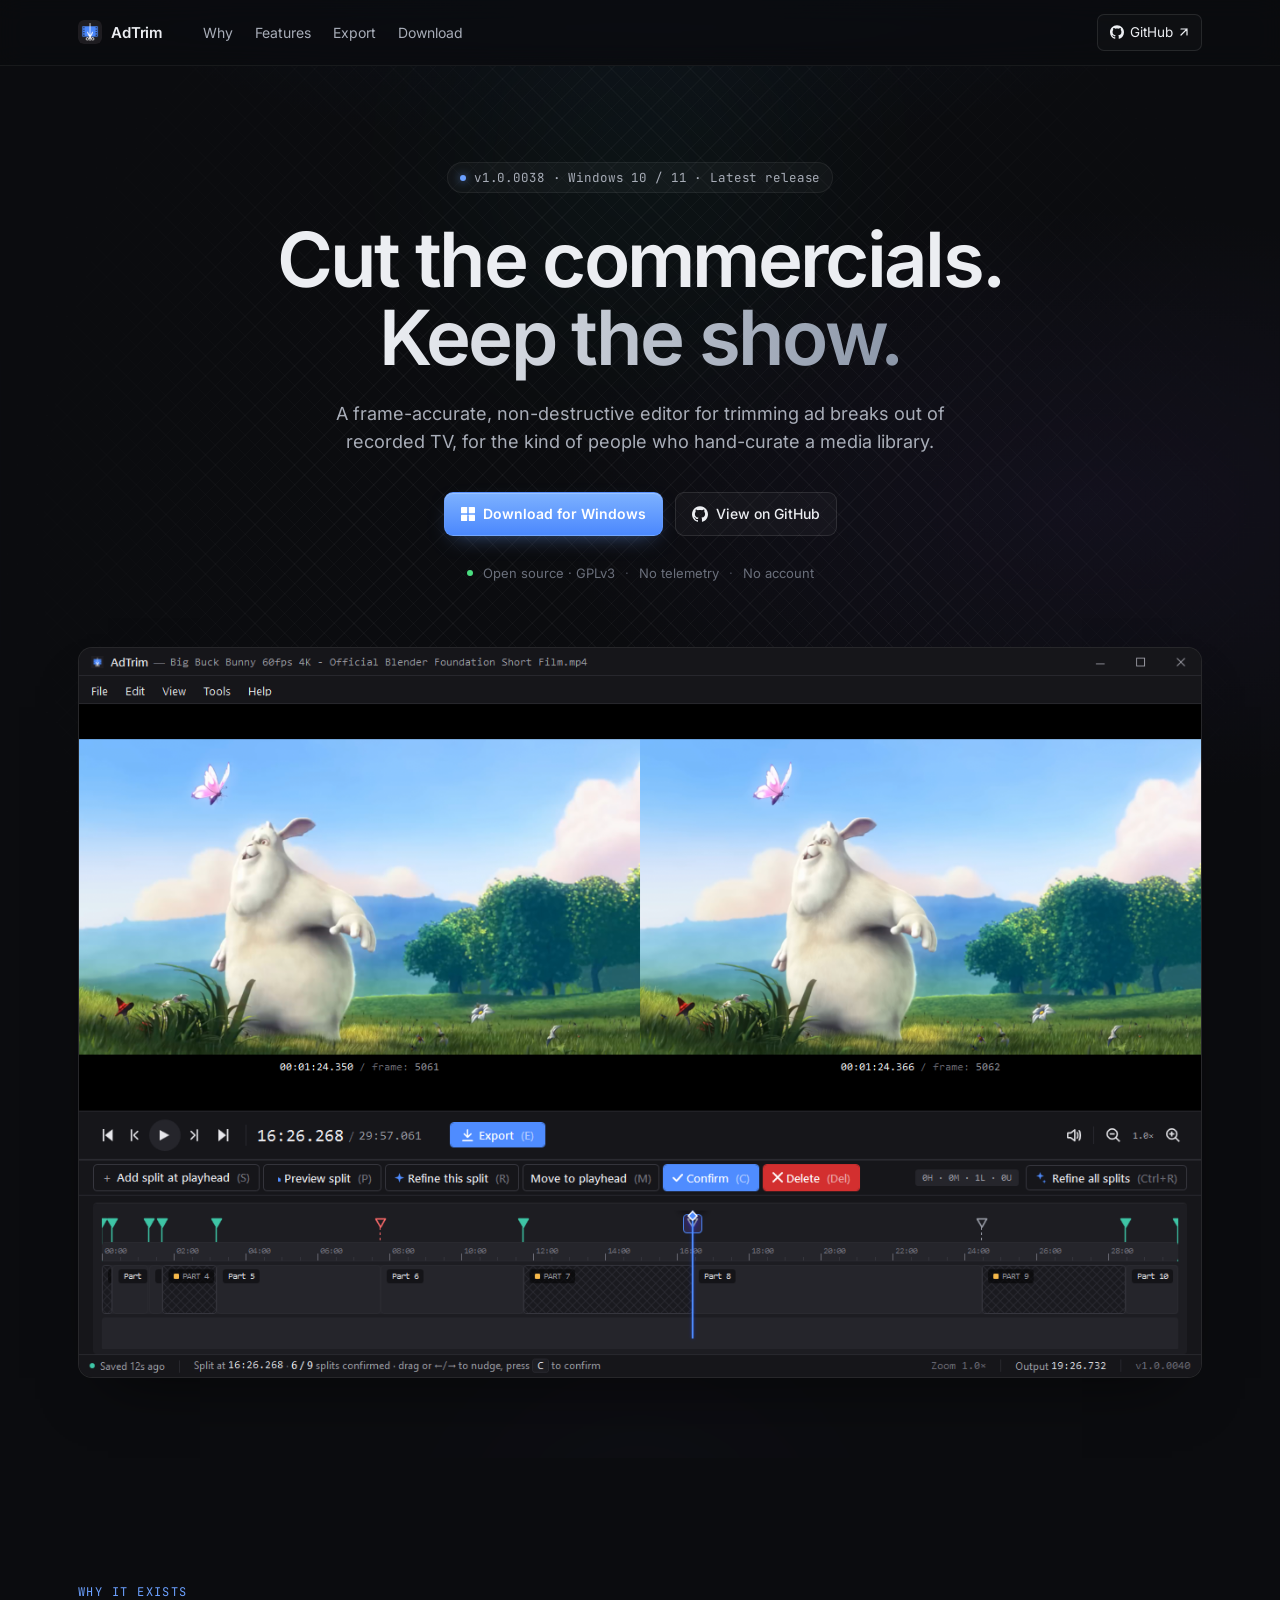
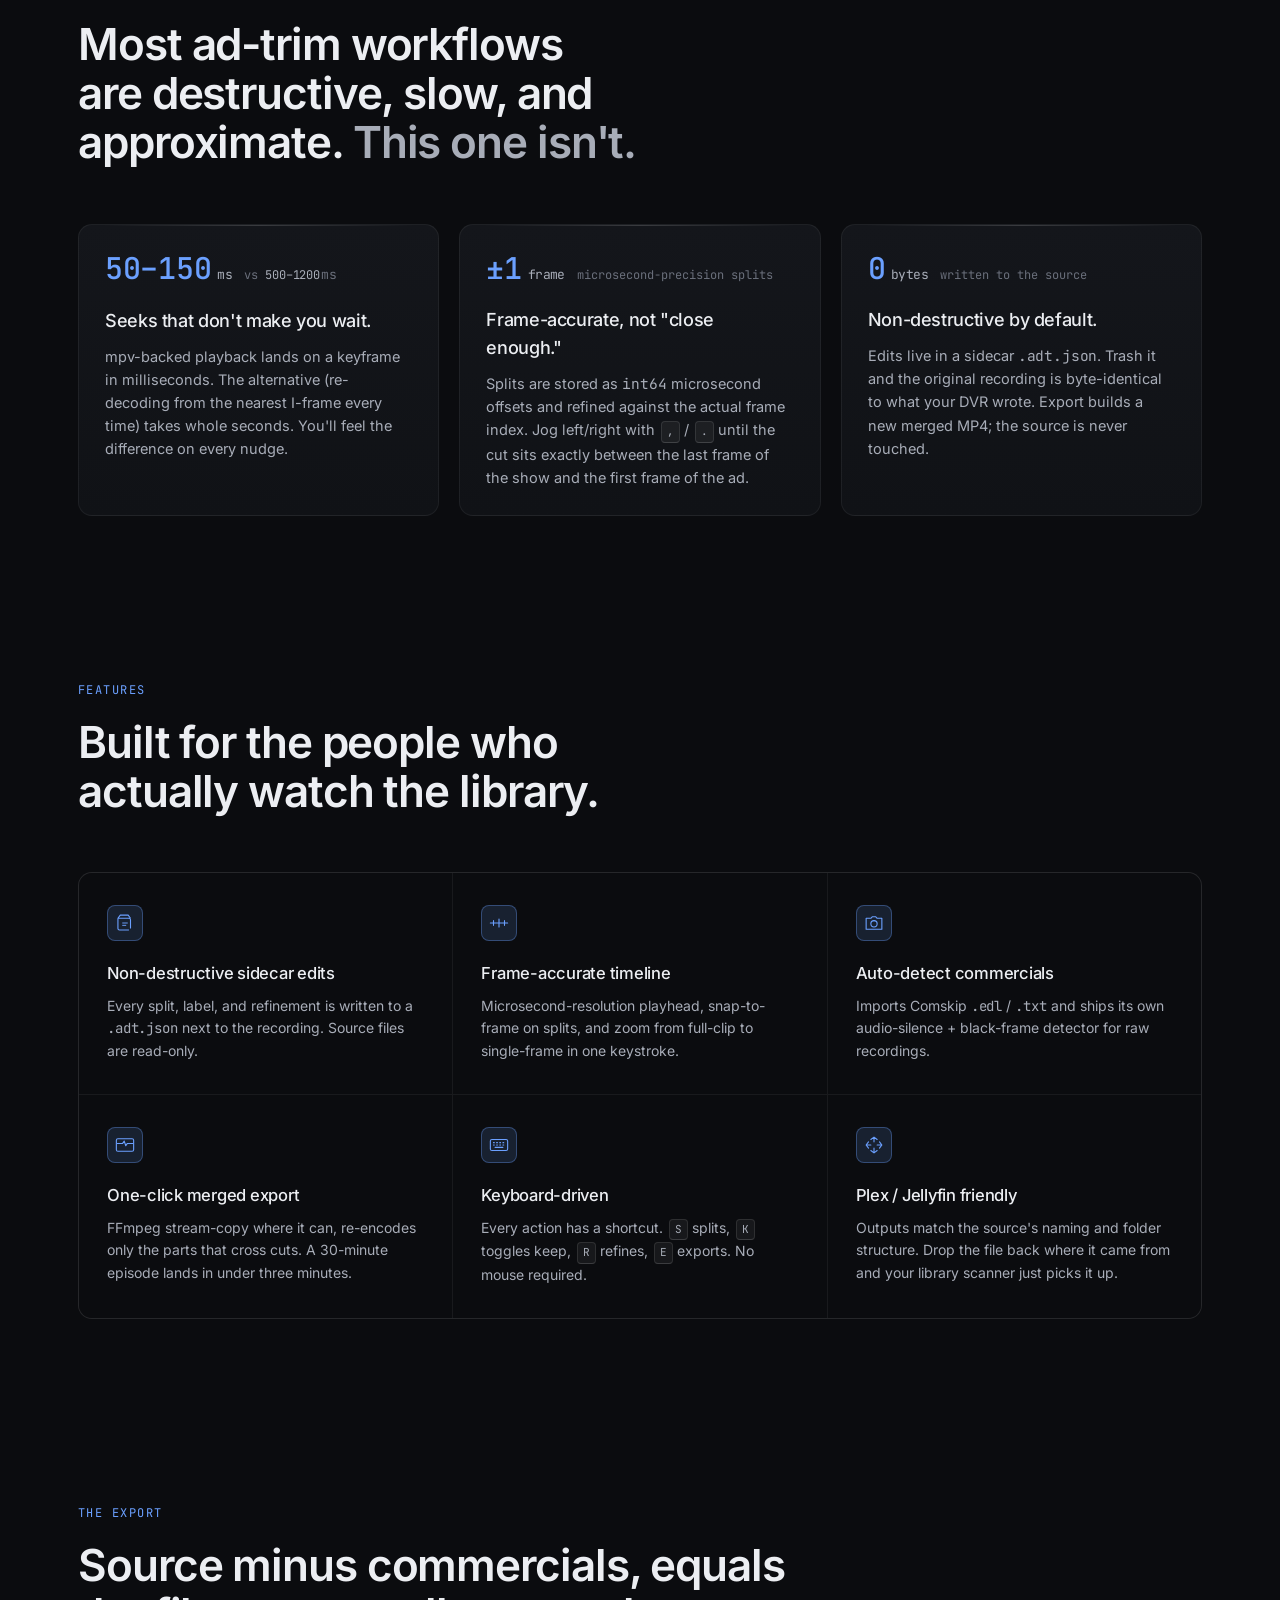
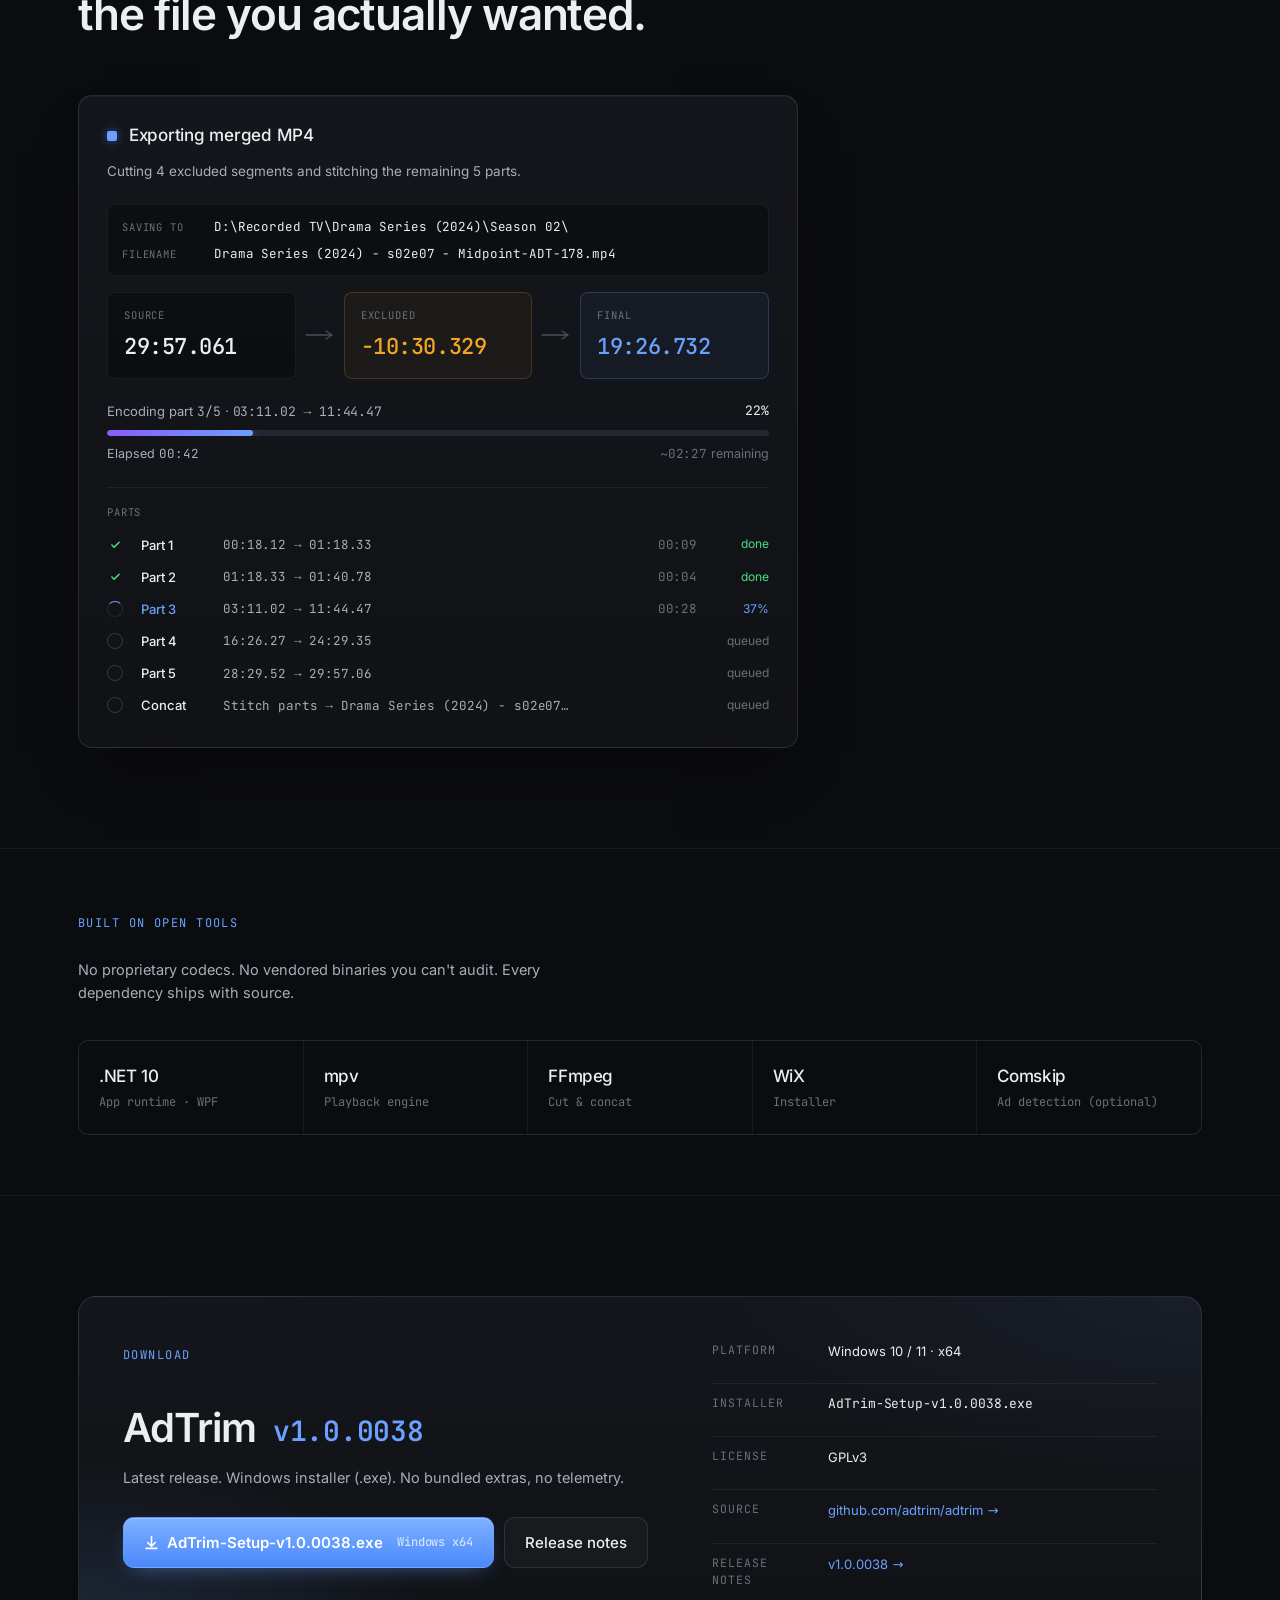
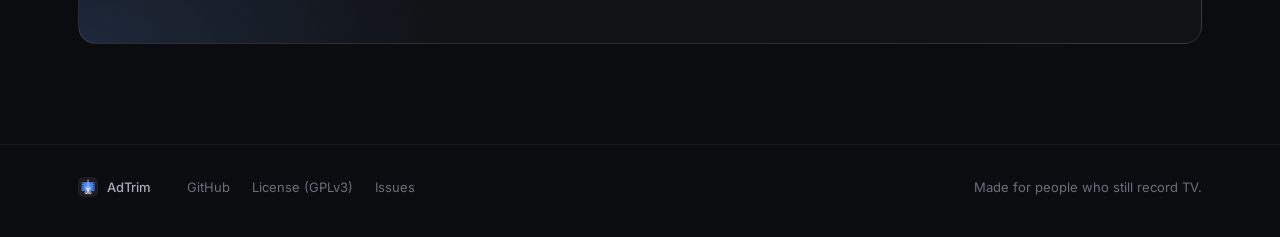
==== index.html @ 78ebd2b4 "Refresh screenshots and align download accent with site palette - Update timeline-hero, export-progr" ====
<!doctype html>
<html lang="en">
<head>
<meta charset="utf-8" />
<meta name="viewport" content="width=device-width,initial-scale=1" />
<title>AdTrim · Cut the commercials. Keep the show.</title>
<meta name="description" content="A free, open-source Windows desktop app for surgically editing commercial breaks out of recorded TV. Frame-accurate, non-destructive, keyboard-driven." />
<meta name="theme-color" content="#0B0C0F" />
<link rel="icon" type="image/png" href="assets/icon-512.png" />
<link rel="apple-touch-icon" href="assets/icon-512.png" />
<meta property="og:title" content="AdTrim · Cut the commercials. Keep the show." />
<meta property="og:description" content="A free, open-source Windows desktop app for surgically editing commercial breaks out of recorded TV. Frame-accurate, non-destructive, keyboard-driven." />
<meta property="og:image" content="assets/icon-512.png" />
<meta property="og:type" content="website" />
<meta name="twitter:card" content="summary" />
<link rel="stylesheet" href="styles.css" />
</head>
<body>

<a class="skip" href="#main">Skip to content</a>

<header class="nav">
  <div class="nav-inner">
    <a class="brand" href="#" aria-label="AdTrim home">
      <img class="brand-icon" src="assets/icon-512.png" alt="" width="24" height="24" />
      <span class="brand-word">AdTrim</span>
    </a>
    <nav class="nav-links" aria-label="Primary">
      <a href="#why">Why</a>
      <a href="#features">Features</a>
      <a href="#export">Export</a>
      <a href="#download">Download</a>
    </nav>
    <a class="nav-cta" href="https://github.com/adtrim/adtrim" rel="noopener" target="_blank">
      <svg class="nav-cta-logo" width="14" height="14" viewBox="0 0 24 24" aria-hidden="true">
        <path fill="currentColor" d="M12 .297c-6.63 0-12 5.373-12 12 0 5.303 3.438 9.8 8.205 11.385.6.113.82-.258.82-.577 0-.285-.01-1.04-.015-2.04-3.338.724-4.042-1.61-4.042-1.61C4.422 18.07 3.633 17.7 3.633 17.7c-1.087-.744.084-.729.084-.729 1.205.084 1.838 1.236 1.838 1.236 1.07 1.835 2.809 1.305 3.495.998.108-.776.417-1.305.76-1.605-2.665-.3-5.466-1.332-5.466-5.93 0-1.31.465-2.38 1.235-3.22-.135-.303-.54-1.523.105-3.176 0 0 1.005-.322 3.3 1.23.96-.267 1.98-.399 3-.405 1.02.006 2.04.138 3 .405 2.28-1.552 3.285-1.23 3.285-1.23.645 1.653.24 2.873.12 3.176.765.84 1.23 1.91 1.23 3.22 0 4.61-2.805 5.625-5.475 5.92.42.36.81 1.096.81 2.22 0 1.606-.015 2.896-.015 3.286 0 .315.21.69.825.57C20.565 22.092 24 17.592 24 12.297c0-6.627-5.373-12-12-12"/>
      </svg>
      GitHub
      <svg width="10" height="10" viewBox="0 0 10 10" aria-hidden="true"><path d="M2 2h6v6M2 8l6-6" stroke="currentColor" stroke-width="1.2" fill="none" stroke-linecap="round"/></svg>
    </a>
  </div>
</header>

<main id="main">

  <!-- HERO -->
  <section class="hero">
    <div class="hero-bg" aria-hidden="true">
      <div class="hero-grid"></div>
      <div class="hero-glow hero-glow-1"></div>
      <div class="hero-glow hero-glow-2"></div>
    </div>

    <div class="container hero-inner">
      <a class="eyebrow" href="https://github.com/adtrim/adtrim/releases/tag/v1.0.0038" target="_blank" rel="noopener">
        <span class="eyebrow-dot"></span>
        <span>v1.0.0038 · Windows 10 / 11 · Latest release</span>
      </a>

      <h1 class="hero-title">
        Cut the commercials.<br/>
        <span class="hero-title-accent">Keep the show.</span>
      </h1>

      <p class="hero-lede">
        A frame-accurate, non-destructive editor for trimming ad breaks out
        of recorded TV, for the kind of people who hand-curate a media library.
      </p>

      <div class="hero-cta">
        <a class="btn btn-primary" href="https://github.com/adtrim/adtrim/releases/download/v1.0.0038/AdTrim-Setup-v1.0.0038.exe">
          <svg class="btn-logo" width="14" height="14" viewBox="0 0 14 14" aria-hidden="true">
            <rect x="0" y="0" width="6.2" height="6.2" rx="0.4" fill="currentColor"/>
            <rect x="7.8" y="0" width="6.2" height="6.2" rx="0.4" fill="currentColor"/>
            <rect x="0" y="7.8" width="6.2" height="6.2" rx="0.4" fill="currentColor"/>
            <rect x="7.8" y="7.8" width="6.2" height="6.2" rx="0.4" fill="currentColor"/>
          </svg>
          Download for Windows
        </a>
        <a class="btn btn-ghost" href="https://github.com/adtrim/adtrim" rel="noopener" target="_blank">
          <svg class="btn-logo" width="16" height="16" viewBox="0 0 24 24" aria-hidden="true">
            <path fill="currentColor" d="M12 .297c-6.63 0-12 5.373-12 12 0 5.303 3.438 9.8 8.205 11.385.6.113.82-.258.82-.577 0-.285-.01-1.04-.015-2.04-3.338.724-4.042-1.61-4.042-1.61C4.422 18.07 3.633 17.7 3.633 17.7c-1.087-.744.084-.729.084-.729 1.205.084 1.838 1.236 1.838 1.236 1.07 1.835 2.809 1.305 3.495.998.108-.776.417-1.305.76-1.605-2.665-.3-5.466-1.332-5.466-5.93 0-1.31.465-2.38 1.235-3.22-.135-.303-.54-1.523.105-3.176 0 0 1.005-.322 3.3 1.23.96-.267 1.98-.399 3-.405 1.02.006 2.04.138 3 .405 2.28-1.552 3.285-1.23 3.285-1.23.645 1.653.24 2.873.12 3.176.765.84 1.23 1.91 1.23 3.22 0 4.61-2.805 5.625-5.475 5.92.42.36.81 1.096.81 2.22 0 1.606-.015 2.896-.015 3.286 0 .315.21.69.825.57C20.565 22.092 24 17.592 24 12.297c0-6.627-5.373-12-12-12"/>
          </svg>
          View on GitHub
        </a>
      </div>

      <div class="hero-meta">
        <span><span class="dot dot-green"></span> Open source · GPLv3</span>
        <span class="hero-meta-sep">·</span>
        <span>No telemetry</span>
        <span class="hero-meta-sep">·</span>
        <span>No account</span>
      </div>

      <!-- Product screenshot -->
      <figure class="hero-shot">
        <img src="assets/screenshots/timeline-hero.png"
             alt="AdTrim showing a recorded TV episode with confirmed split markers and chapter chips across the timeline."
             width="1280" height="832"
             loading="eager" decoding="async" />
      </figure>
    </div>
  </section>

  <!-- WHY -->
  <section class="why" id="why">
    <div class="container">
      <div class="section-head">
        <span class="section-eyebrow">Why it exists</span>
        <h2 class="section-title">Most ad-trim workflows are destructive, slow, and approximate. <span class="muted">This one isn't.</span></h2>
      </div>

      <div class="why-grid">
        <div class="why-card">
          <div class="why-card-stat">
            <span class="why-card-num"><span class="num-mono">50–150</span><span class="num-unit">ms</span></span>
            <span class="why-card-vs">vs <span class="num-mono">500–1200</span><span class="num-unit">ms</span></span>
          </div>
          <h3>Seeks that don't make you wait.</h3>
          <p>mpv-backed playback lands on a keyframe in milliseconds. The alternative (re-decoding from the nearest I-frame every time) takes whole seconds. You'll feel the difference on every nudge.</p>
        </div>

        <div class="why-card">
          <div class="why-card-stat">
            <span class="why-card-num"><span class="num-mono">±1</span><span class="num-unit">frame</span></span>
            <span class="why-card-vs">microsecond-precision splits</span>
          </div>
          <h3>Frame-accurate, not "close enough."</h3>
          <p>Splits are stored as <span class="mono">int64</span> microsecond offsets and refined against the actual frame index. Jog left/right with <kbd>,</kbd> / <kbd>.</kbd> until the cut sits exactly between the last frame of the show and the first frame of the ad.</p>
        </div>

        <div class="why-card">
          <div class="why-card-stat">
            <span class="why-card-num">0<span class="num-unit">bytes</span></span>
            <span class="why-card-vs">written to the source</span>
          </div>
          <h3>Non-destructive by default.</h3>
          <p>Edits live in a sidecar <span class="mono">.adt.json</span>. Trash it and the original recording is byte-identical to what your DVR wrote. Export builds a new merged MP4; the source is never touched.</p>
        </div>
      </div>
    </div>
  </section>

  <!-- FEATURES -->
  <section class="features" id="features">
    <div class="container">
      <div class="section-head">
        <span class="section-eyebrow">Features</span>
        <h2 class="section-title">Built for the people who actually watch the library.</h2>
      </div>

      <div class="feature-grid">
        <div class="feature">
          <div class="feature-icon" aria-hidden="true">
            <svg viewBox="0 0 28 28" width="22" height="22"><path d="M5 8h14a2 2 0 0 1 2 2v11M5 8v13a2 2 0 0 0 2 2h12M5 8L8 4h10l3 4" stroke="currentColor" stroke-width="1.4" fill="none" stroke-linejoin="round"/><path d="M11 14h6M11 17h4" stroke="currentColor" stroke-width="1.2" fill="none" stroke-linecap="round"/></svg>
          </div>
          <h3>Non-destructive sidecar edits</h3>
          <p>Every split, label, and refinement is written to a <span class="mono">.adt.json</span> next to the recording. Source files are read-only.</p>
        </div>

        <div class="feature">
          <div class="feature-icon" aria-hidden="true">
            <svg viewBox="0 0 28 28" width="22" height="22"><path d="M3 14h22M7 11v6M14 9v10M21 11v6" stroke="currentColor" stroke-width="1.4" fill="none" stroke-linecap="round"/></svg>
          </div>
          <h3>Frame-accurate timeline</h3>
          <p>Microsecond-resolution playhead, snap-to-frame on splits, and zoom from full-clip to single-frame in one keystroke.</p>
        </div>

        <div class="feature">
          <div class="feature-icon" aria-hidden="true">
            <svg viewBox="0 0 28 28" width="22" height="22"><path d="M4 8h6l2-2h4l2 2h6v14H4z" stroke="currentColor" stroke-width="1.4" fill="none" stroke-linejoin="round"/><circle cx="14" cy="15" r="4" stroke="currentColor" stroke-width="1.4" fill="none"/><path d="M14 11v0" stroke="currentColor" stroke-width="1.6" stroke-linecap="round"/></svg>
          </div>
          <h3>Auto-detect commercials</h3>
          <p>Imports Comskip <span class="mono">.edl</span> / <span class="mono">.txt</span> and ships its own audio-silence + black-frame detector for raw recordings.</p>
        </div>

        <div class="feature">
          <div class="feature-icon" aria-hidden="true">
            <svg viewBox="0 0 28 28" width="22" height="22"><path d="M4 12h7l2-3 2 6 2-3h7" stroke="currentColor" stroke-width="1.4" fill="none" stroke-linecap="round" stroke-linejoin="round"/><rect x="3" y="6" width="22" height="16" rx="2" stroke="currentColor" stroke-width="1.4" fill="none"/></svg>
          </div>
          <h3>One-click merged export</h3>
          <p>FFmpeg stream-copy where it can, re-encodes only the parts that cross cuts. A 30-minute episode lands in under three minutes.</p>
        </div>

        <div class="feature">
          <div class="feature-icon" aria-hidden="true">
            <svg viewBox="0 0 28 28" width="22" height="22"><rect x="3" y="7" width="22" height="14" rx="2" stroke="currentColor" stroke-width="1.4" fill="none"/><path d="M7 11h1M11 11h1M15 11h1M19 11h1M7 14h1M11 14h1M15 14h1M19 14h1M9 17h10" stroke="currentColor" stroke-width="1.4" fill="none" stroke-linecap="round"/></svg>
          </div>
          <h3>Keyboard-driven</h3>
          <p>Every action has a shortcut. <kbd>S</kbd> splits, <kbd>K</kbd> toggles keep, <kbd>R</kbd> refines, <kbd>E</kbd> exports. No mouse required.</p>
        </div>

        <div class="feature">
          <div class="feature-icon" aria-hidden="true">
            <svg viewBox="0 0 28 28" width="22" height="22"><path d="M14 4v6M10 7l4-3 4 3M14 24v-6M10 21l4 3 4-3M4 14h6M7 10l-3 4 3 4M24 14h-6M21 10l3 4-3 4" stroke="currentColor" stroke-width="1.4" fill="none" stroke-linecap="round" stroke-linejoin="round"/></svg>
          </div>
          <h3>Plex / Jellyfin friendly</h3>
          <p>Outputs match the source's naming and folder structure. Drop the file back where it came from and your library scanner just picks it up.</p>
        </div>
      </div>
    </div>
  </section>

  <!-- EXPORT FLOW -->
  <section class="export" id="export">
    <div class="container">
      <div class="section-head">
        <span class="section-eyebrow">The export</span>
        <h2 class="section-title">Source minus commercials, equals the file you actually wanted.</h2>
      </div>

      <div class="export-card">
        <div class="export-card-head">
          <span class="export-card-dot" aria-hidden="true"></span>
          <span class="export-card-title">Exporting merged MP4</span>
          <span class="export-card-sub">Cutting 4 excluded segments and stitching the remaining 5 parts.</span>
        </div>

        <div class="export-card-meta">
          <div>
            <span class="meta-label">Saving to</span>
            <span class="meta-value mono">D:\Recorded TV\Drama Series (2024)\Season 02\</span>
          </div>
          <div>
            <span class="meta-label">Filename</span>
            <span class="meta-value mono">Drama Series (2024) - s02e07 - Midpoint-ADT-178.mp4</span>
          </div>
        </div>

        <div class="export-totals">
          <div class="total">
            <span class="total-label">SOURCE</span>
            <span class="total-value mono">29:57.061</span>
          </div>
          <div class="total-arrow" aria-hidden="true">
            <svg viewBox="0 0 32 12" width="32" height="12"><path d="M2 6h26M22 2l6 4-6 4" stroke="currentColor" stroke-width="1.3" fill="none" stroke-linecap="round" stroke-linejoin="round"/></svg>
          </div>
          <div class="total total-amber">
            <span class="total-label">EXCLUDED</span>
            <span class="total-value mono">−10:30.329</span>
          </div>
          <div class="total-arrow" aria-hidden="true">
            <svg viewBox="0 0 32 12" width="32" height="12"><path d="M2 6h26M22 2l6 4-6 4" stroke="currentColor" stroke-width="1.3" fill="none" stroke-linecap="round" stroke-linejoin="round"/></svg>
          </div>
          <div class="total total-teal">
            <span class="total-label">FINAL</span>
            <span class="total-value mono">19:26.732</span>
          </div>
        </div>

        <div class="export-progress">
          <div class="progress-head">
            <span>Encoding part <span class="mono">3/5</span> · <span class="mono">03:11.02 → 11:44.47</span></span>
            <span class="progress-pct mono">22%</span>
          </div>
          <div class="progress-track">
            <div class="progress-fill" style="width:22%"></div>
          </div>
          <div class="progress-foot">
            <span>Elapsed <span class="mono">00:42</span></span>
            <span class="progress-foot-dim">~<span class="mono">02:27</span> remaining</span>
          </div>
        </div>

        <div class="parts">
          <div class="part part-done">
            <span class="part-check"><svg width="11" height="11" viewBox="0 0 12 12" aria-hidden="true"><path d="M2 6.5l2.5 2.5L10 3.5" stroke="currentColor" stroke-width="1.6" fill="none" stroke-linecap="round" stroke-linejoin="round"/></svg></span>
            <span class="part-name">Part 1</span>
            <span class="part-range mono">00:18.12 → 01:18.33</span>
            <span class="part-dur mono">00:09</span>
            <span class="part-status">done</span>
          </div>
          <div class="part part-done">
            <span class="part-check"><svg width="11" height="11" viewBox="0 0 12 12" aria-hidden="true"><path d="M2 6.5l2.5 2.5L10 3.5" stroke="currentColor" stroke-width="1.6" fill="none" stroke-linecap="round" stroke-linejoin="round"/></svg></span>
            <span class="part-name">Part 2</span>
            <span class="part-range mono">01:18.33 → 01:40.78</span>
            <span class="part-dur mono">00:04</span>
            <span class="part-status">done</span>
          </div>
          <div class="part part-active">
            <span class="part-spinner" aria-hidden="true"></span>
            <span class="part-name">Part 3</span>
            <span class="part-range mono">03:11.02 → 11:44.47</span>
            <span class="part-dur mono">00:28</span>
            <span class="part-status">37%</span>
          </div>
          <div class="part part-queued">
            <span class="part-empty" aria-hidden="true"></span>
            <span class="part-name">Part 4</span>
            <span class="part-range mono">16:26.27 → 24:29.35</span>
            <span class="part-dur mono"></span>
            <span class="part-status">queued</span>
          </div>
          <div class="part part-queued">
            <span class="part-empty" aria-hidden="true"></span>
            <span class="part-name">Part 5</span>
            <span class="part-range mono">28:29.52 → 29:57.06</span>
            <span class="part-dur mono"></span>
            <span class="part-status">queued</span>
          </div>
          <div class="part part-queued">
            <span class="part-empty" aria-hidden="true"></span>
            <span class="part-name">Concat</span>
            <span class="part-range mono">Stitch parts → Drama Series (2024) - s02e07…</span>
            <span class="part-dur mono"></span>
            <span class="part-status">queued</span>
          </div>
        </div>
      </div>
    </div>
  </section>

  <!-- BUILT ON -->
  <section class="built">
    <div class="container">
      <div class="built-head">
        <span class="section-eyebrow">Built on open tools</span>
        <p class="built-sub">No proprietary codecs. No vendored binaries you can't audit. Every dependency ships with source.</p>
      </div>
      <ul class="built-strip">
        <li>
          <span class="built-name">.NET 10</span>
          <span class="built-role">App runtime · WPF</span>
        </li>
        <li>
          <span class="built-name">mpv</span>
          <span class="built-role">Playback engine</span>
        </li>
        <li>
          <span class="built-name">FFmpeg</span>
          <span class="built-role">Cut &amp; concat</span>
        </li>
        <li>
          <span class="built-name">WiX</span>
          <span class="built-role">Installer</span>
        </li>
        <li>
          <span class="built-name">Comskip</span>
          <span class="built-role">Ad detection (optional)</span>
        </li>
      </ul>
    </div>
  </section>

  <!-- DOWNLOAD -->
  <section class="download" id="download">
    <div class="container">
      <div class="download-card">
        <div class="download-left">
          <span class="section-eyebrow">Download</span>
          <h2 class="download-title">AdTrim <span class="mono download-version">v1.0.0038</span></h2>
          <p class="download-sub">Latest release. Windows installer (.exe). No bundled extras, no telemetry.</p>

          <div class="download-cta">
            <a class="btn btn-primary btn-lg" href="https://github.com/adtrim/adtrim/releases/download/v1.0.0038/AdTrim-Setup-v1.0.0038.exe">
              <svg width="15" height="15" viewBox="0 0 14 14" aria-hidden="true"><path d="M7 1.5v8M3.5 7L7 10.5 10.5 7M2 12.5h10" stroke="currentColor" stroke-width="1.5" fill="none" stroke-linecap="round" stroke-linejoin="round"/></svg>
              AdTrim-Setup-v1.0.0038.exe
              <span class="btn-meta mono">Windows x64</span>
            </a>
            <a class="btn btn-ghost btn-lg" href="https://github.com/adtrim/adtrim/releases/tag/v1.0.0038" target="_blank" rel="noopener">Release notes</a>
          </div>
        </div>

        <div class="download-right">
          <dl class="dl-meta">
            <div>
              <dt>Platform</dt>
              <dd>Windows 10 / 11 · x64</dd>
            </div>
            <div>
              <dt>Installer</dt>
              <dd class="mono">AdTrim-Setup-v1.0.0038.exe</dd>
            </div>
            <div>
              <dt>License</dt>
              <dd>GPLv3</dd>
            </div>
            <div>
              <dt>Source</dt>
              <dd><a class="link" href="https://github.com/adtrim/adtrim" rel="noopener" target="_blank">github.com/adtrim/adtrim →</a></dd>
            </div>
            <div>
              <dt>Release notes</dt>
              <dd><a class="link" href="https://github.com/adtrim/adtrim/releases/tag/v1.0.0038" rel="noopener" target="_blank">v1.0.0038 →</a></dd>
            </div>
          </dl>
        </div>
      </div>
    </div>
  </section>

  <!-- FOOTER -->
  <footer class="footer">
    <div class="container footer-inner">
      <div class="footer-brand">
        <img class="brand-icon" src="assets/icon-512.png" alt="" width="20" height="20" />
        <span>AdTrim</span>
      </div>
      <div class="footer-links">
        <a href="https://github.com/adtrim/adtrim" rel="noopener" target="_blank">GitHub</a>
        <a href="https://github.com/adtrim/adtrim/blob/main/LICENSE" target="_blank" rel="noopener">License (GPLv3)</a>
        <a href="https://github.com/adtrim/adtrim/issues" rel="noopener" target="_blank">Issues</a>
      </div>
      <div class="footer-meta">
        Made for people who still record TV.
      </div>
    </div>
  </footer>

</main>

<script src="app.js" defer></script>
</body>
</html>
---- styles.css ----
/* ============================================================
   Self-hosted fonts (latin subset only — English-only site).
   Both files are variable fonts; one file serves all weights.
   ============================================================ */
@font-face {
  font-family: 'Inter';
  font-style: normal;
  font-weight: 400 700;
  font-display: swap;
  src: url('assets/fonts/inter-latin.woff2') format('woff2');
  unicode-range: U+0000-00FF, U+0131, U+0152-0153, U+02BB-02BC, U+02C6, U+02DA, U+02DC, U+0304, U+0308, U+0329, U+2000-206F, U+20AC, U+2122, U+2191, U+2193, U+2212, U+2215, U+FEFF, U+FFFD;
}
@font-face {
  font-family: 'JetBrains Mono';
  font-style: normal;
  font-weight: 400 600;
  font-display: swap;
  src: url('assets/fonts/jetbrains-mono-latin.woff2') format('woff2');
  unicode-range: U+0000-00FF, U+0131, U+0152-0153, U+02BB-02BC, U+02C6, U+02DA, U+02DC, U+0304, U+0308, U+0329, U+2000-206F, U+20AC, U+2122, U+2191, U+2193, U+2212, U+2215, U+FEFF, U+FFFD;
}

/* ============================================================
   AdTrim — landing styles
   Dark, cinematic, frame-accurate.
   ============================================================ */

:root {
  /* Surfaces */
  --bg:           #0B0C0F;
  --bg-elev:     #101216;
  --surface:     #14161B;
  --surface-2:   #1B1E25;
  --surface-3:   #232730;
  --hairline:    rgba(255,255,255,0.06);
  --hairline-2:  rgba(255,255,255,0.10);
  --hairline-3:  rgba(255,255,255,0.16);

  /* Text */
  --fg:          #ECEEF2;
  --fg-mute:    #A8ADB8;
  --fg-dim:     #6A6F7B;
  --fg-faint:   #4A4E58;

  /* Accents */
  --teal:        #3FD9C8;
  --teal-soft:  rgba(63,217,200,0.14);
  --teal-line:  rgba(63,217,200,0.32);
  --amber:       #F5A524;
  --amber-soft:  rgba(245,165,36,0.14);
  --amber-line:  rgba(245,165,36,0.35);
  --green:       #4ADE80;
  --red:         #F87171;
  --violet:      #8B5CF6;
  --blue:        #6BA0FF;
  --blue-hi:     #7DB1FF;
  --blue-lo:     #4B88FD;
  --blue-soft:   rgba(107,160,255,0.14);
  --blue-line:   rgba(107,160,255,0.34);

  /* Type */
  --font-sans: 'Inter', system-ui, -apple-system, 'Segoe UI', sans-serif;
  --font-mono: 'JetBrains Mono', ui-monospace, 'SFMono-Regular', Menlo, monospace;

  /* Spacing scale */
  --r-xs: 4px;
  --r-sm: 6px;
  --r-md: 10px;
  --r-lg: 14px;
  --r-xl: 20px;

  --hatch:
    repeating-linear-gradient(
      135deg,
      transparent 0 7px,
      rgba(255,255,255,0.045) 7px 8px
    );
  --hatch-amber:
    repeating-linear-gradient(
      135deg,
      transparent 0 7px,
      rgba(245,165,36,0.10) 7px 8px
    );
}

* { box-sizing: border-box; }

html, body {
  margin: 0;
  background: var(--bg);
  color: var(--fg);
  font-family: var(--font-sans);
  font-size: 16px;
  line-height: 1.55;
  -webkit-font-smoothing: antialiased;
  text-rendering: optimizeLegibility;
}

body {
  background:
    radial-gradient(1200px 600px at 50% -200px, rgba(59,130,246,0.08), transparent 60%),
    radial-gradient(900px 500px at 85% 10%, rgba(139,92,246,0.06), transparent 60%),
    var(--bg);
  min-height: 100vh;
}

a { color: inherit; text-decoration: none; }

::selection { background: rgba(107,160,255,0.34); color: #fff; }

.skip {
  position: absolute; left: -9999px;
  background: var(--fg); color: var(--bg);
  padding: 8px 14px; border-radius: 6px; font-weight: 600;
  z-index: 100;
}
.skip:focus { left: 12px; top: 12px; }

.container {
  max-width: 1180px;
  margin: 0 auto;
  padding: 0 28px;
}

.mono, .num-mono { font-family: var(--font-mono); font-variant-numeric: tabular-nums; letter-spacing: -0.01em; }
.muted { color: var(--fg-mute); }

kbd {
  font-family: var(--font-mono);
  font-size: 11px;
  background: rgba(255,255,255,0.05);
  border: 1px solid var(--hairline-2);
  border-bottom-color: var(--hairline-3);
  border-radius: 4px;
  padding: 1px 5px;
  color: var(--fg-mute);
  display: inline-block;
  margin-left: 2px;
}

.dot {
  display: inline-block;
  width: 6px; height: 6px;
  border-radius: 50%;
  background: var(--fg-dim);
  margin-right: 6px;
  vertical-align: middle;
  position: relative;
  top: -1px;
}
.dot-teal  { background: var(--teal); box-shadow: 0 0 8px rgba(63,217,200,0.55); }
.dot-amber { background: var(--amber); }
.dot-green { background: var(--green); }
.dot-dim   { background: var(--fg-dim); }

/* ============================================================
   NAV
   ============================================================ */
.nav {
  position: sticky;
  top: 0;
  z-index: 50;
  backdrop-filter: blur(12px) saturate(140%);
  -webkit-backdrop-filter: blur(12px) saturate(140%);
  background: rgba(11,12,15,0.72);
  border-bottom: 1px solid var(--hairline);
}
.nav-inner {
  max-width: 1180px;
  margin: 0 auto;
  padding: 14px 28px;
  display: flex;
  align-items: center;
  gap: 28px;
}
.brand {
  display: inline-flex;
  align-items: center;
  gap: 9px;
  font-weight: 600;
  letter-spacing: -0.01em;
}
.brand-icon {
  width: 24px;
  height: 24px;
  border-radius: 6px;
  display: block;
  object-fit: contain;
  background: #000;
}
.brand-word { font-size: 15px; }

.nav-links {
  display: flex;
  gap: 22px;
  font-size: 14px;
  color: var(--fg-mute);
  margin-left: 12px;
}
.nav-links a { transition: color .15s; }
.nav-links a:hover { color: var(--fg); }
.nav-ext { display: inline-flex; align-items: center; gap: 4px; }

.nav-cta {
  margin-left: auto;
  font-size: 13.5px;
  padding: 7px 12px;
  border: 1px solid var(--hairline-2);
  border-radius: 7px;
  color: var(--fg);
  background: rgba(255,255,255,0.02);
  display: inline-flex;
  align-items: center;
  gap: 6px;
  transition: border-color .15s, background .15s;
}
.nav-cta:hover { border-color: var(--hairline-3); background: rgba(255,255,255,0.05); }
.nav-cta kbd { margin: 0; }
.nav-cta-logo { flex-shrink: 0; display: block; }

@media (max-width: 760px) {
  .nav-links { display: none; }
}

/* ============================================================
   BUTTONS
   ============================================================ */
.btn {
  display: inline-flex;
  align-items: center;
  gap: 8px;
  padding: 10px 16px;
  border-radius: 9px;
  font-size: 14px;
  font-weight: 500;
  border: 1px solid transparent;
  cursor: pointer;
  font-family: inherit;
  transition: transform .12s, background .15s, border-color .15s, color .15s;
  white-space: nowrap;
}
.btn:active { transform: translateY(1px); }

.btn-primary {
  color: #ffffff;
  background: linear-gradient(180deg, var(--blue-hi) 0%, var(--blue-lo) 100%);
  border-color: rgba(107,160,255,0.50);
  box-shadow:
    0 1px 0 rgba(255,255,255,0.22) inset,
    0 8px 22px -10px rgba(107,160,255,0.55);
  font-weight: 600;
}
.btn-primary:hover {
  background: linear-gradient(180deg, #8DBEFF 0%, #6BA0FF 100%);
}

.btn-ghost {
  color: var(--fg);
  background: rgba(255,255,255,0.03);
  border-color: var(--hairline-2);
}
.btn-ghost:hover { border-color: var(--hairline-3); background: rgba(255,255,255,0.06); }

.btn-lg {
  padding: 13px 20px;
  font-size: 15px;
  border-radius: 11px;
}
.btn-meta {
  margin-left: 6px;
  font-size: 12px;
  font-weight: 500;
  opacity: 0.7;
}
.btn-logo { flex-shrink: 0; display: block; }

/* ============================================================
   HERO
   ============================================================ */
.hero {
  position: relative;
  padding: 96px 0 80px;
  overflow: hidden;
}

.hero-bg {
  position: absolute;
  inset: 0;
  z-index: 0;
  pointer-events: none;
}
.hero-grid {
  position: absolute;
  inset: 0;
  background-image:
    repeating-linear-gradient( 45deg, rgba(255,255,255,0.030) 0 1px, transparent 1px 14px),
    repeating-linear-gradient(135deg, rgba(255,255,255,0.030) 0 1px, transparent 1px 14px);
  mask-image: radial-gradient(ellipse 70% 80% at 50% 35%, #000 30%, transparent 75%);
  -webkit-mask-image: radial-gradient(ellipse 70% 80% at 50% 35%, #000 30%, transparent 75%);
}
.hero-glow {
  position: absolute;
  border-radius: 50%;
  filter: blur(80px);
  opacity: 0.4;
}
.hero-glow-1 {
  width: 600px; height: 600px;
  top: -200px; left: 50%; transform: translateX(-50%);
  background: radial-gradient(circle, rgba(63,217,200,0.16), transparent 60%);
  opacity: 0.35;
}
.hero-glow-2 {
  width: 700px; height: 500px;
  bottom: -350px; left: 50%; transform: translateX(-50%);
  background: radial-gradient(circle, rgba(139,92,246,0.10), transparent 60%);
  opacity: 0.3;
}

.hero-inner {
  position: relative;
  z-index: 1;
  text-align: center;
}

.eyebrow {
  display: inline-flex;
  align-items: center;
  gap: 8px;
  font-size: 12.5px;
  color: var(--fg-mute);
  background: rgba(255,255,255,0.03);
  border: 1px solid var(--hairline);
  padding: 5px 12px;
  border-radius: 999px;
  margin-bottom: 28px;
  font-family: var(--font-mono);
  letter-spacing: -0.01em;
  text-decoration: none;
  transition: color .15s, border-color .15s, background .15s;
}
a.eyebrow:hover {
  color: var(--fg);
  border-color: rgba(255,255,255,0.16);
  background: rgba(255,255,255,0.05);
}
.eyebrow-dot {
  width: 6px; height: 6px;
  border-radius: 50%;
  background: var(--blue);
  box-shadow: 0 0 8px rgba(107,160,255,0.7);
}

.hero-title {
  font-size: clamp(40px, 6vw, 76px);
  line-height: 1.02;
  letter-spacing: -0.035em;
  font-weight: 600;
  margin: 0 0 24px;
  text-wrap: balance;
}
.hero-title-accent {
  background: linear-gradient(90deg, #ECEEF2 0%, #8B96A8 100%);
  -webkit-background-clip: text;
  background-clip: text;
  color: transparent;
}

.hero-lede {
  max-width: 620px;
  margin: 0 auto 36px;
  font-size: 18px;
  line-height: 1.55;
  color: var(--fg-mute);
  text-wrap: pretty;
}

.hero-cta {
  display: flex;
  gap: 12px;
  justify-content: center;
  margin-bottom: 24px;
  flex-wrap: wrap;
}

.hero-meta {
  display: inline-flex;
  align-items: center;
  gap: 10px;
  font-size: 13px;
  color: var(--fg-dim);
  margin-bottom: 64px;
  flex-wrap: wrap;
  justify-content: center;
}
.hero-meta-sep { color: var(--fg-faint); }

/* ============================================================
   HERO PRODUCT SHOT
   ============================================================ */
.hero-shot {
  margin: 0 auto;
  max-width: 1180px;
  padding: 0;
  border-radius: 14px;
  overflow: hidden;
  border: 1px solid var(--hairline-2);
  background: #0E0F12;
  box-shadow:
    0 1px 0 rgba(255,255,255,0.05) inset,
    0 30px 60px -30px rgba(0,0,0,0.6);
}
.hero-shot img {
  display: block;
  width: 100%;
  height: auto;
}

/* ============================================================
   TIMELINE CARD (legacy, retained for reference)
   ============================================================ */
.timeline-card {
  margin: 0 auto;
  max-width: 1100px;
  background:
    linear-gradient(180deg, #14161B 0%, #101216 100%);
  border: 1px solid var(--hairline-2);
  border-radius: 16px;
  overflow: hidden;
  box-shadow:
    0 1px 0 rgba(255,255,255,0.05) inset,
    0 40px 80px -30px rgba(0,0,0,0.65),
    0 20px 40px -20px rgba(63,217,200,0.10);
  text-align: left;
}

.tc-chrome {
  display: flex;
  align-items: center;
  gap: 14px;
  padding: 11px 16px;
  border-bottom: 1px solid var(--hairline);
  background: rgba(0,0,0,0.25);
  font-size: 12.5px;
  color: var(--fg-mute);
}
.tc-traffic { display: flex; gap: 6px; }
.tc-traffic span {
  width: 11px; height: 11px;
  border-radius: 50%;
  background: var(--surface-3);
}
.tc-traffic span:nth-child(1) { background: #3A3D45; }
.tc-traffic span:nth-child(2) { background: #3A3D45; }
.tc-traffic span:nth-child(3) { background: #3A3D45; }
.tc-title { display: flex; gap: 8px; align-items: baseline; font-family: var(--font-mono); }
.tc-title-app { color: var(--fg); font-weight: 500; }
.tc-title-sep { color: var(--fg-faint); }
.tc-title-file { color: var(--fg-dim); }
.tc-zoom {
  margin-left: auto;
  font-family: var(--font-mono);
  color: var(--fg-dim);
  font-size: 12px;
}

.tc-toolbar {
  display: flex;
  align-items: center;
  gap: 16px;
  padding: 14px 16px;
  border-bottom: 1px solid var(--hairline);
}
.tc-transport { display: flex; gap: 2px; align-items: center; }
.tc-icon {
  width: 28px; height: 28px;
  display: inline-flex;
  align-items: center; justify-content: center;
  background: transparent;
  border: 0;
  border-radius: 6px;
  color: var(--fg-mute);
  cursor: pointer;
  transition: background .15s, color .15s;
}
.tc-icon:hover { background: rgba(255,255,255,0.05); color: var(--fg); }
.tc-icon-play {
  color: var(--fg);
  background: rgba(255,255,255,0.04);
}

.tc-timecode {
  margin-left: 8px;
  font-family: var(--font-mono);
  font-size: 16px;
  letter-spacing: -0.01em;
}
.tc-time-now { color: var(--fg); font-weight: 500; }
.tc-time-sep { color: var(--fg-faint); margin: 0 6px; }
.tc-time-total { color: var(--fg-dim); }
.tc-spacer { flex: 1; }

.tc-btn {
  display: inline-flex;
  align-items: center;
  gap: 7px;
  padding: 7px 12px;
  border-radius: 7px;
  font-family: inherit;
  font-size: 13px;
  border: 1px solid var(--hairline-2);
  background: rgba(255,255,255,0.02);
  color: var(--fg);
  cursor: pointer;
}
.tc-btn-primary {
  background: linear-gradient(180deg, rgba(75,136,253,0.22), rgba(75,136,253,0.10));
  border-color: rgba(75,136,253,0.40);
  color: #B8CFFE;
}
.tc-btn-ghost:hover { background: rgba(255,255,255,0.05); }
.tc-plus { color: var(--teal); font-weight: 700; }

.tc-actions {
  display: flex;
  gap: 8px;
  padding: 10px 16px;
  border-bottom: 1px solid var(--hairline);
  background: rgba(0,0,0,0.15);
}
.tc-actions .tc-btn:last-child { margin-left: auto; }

/* Timeline grid */
.tc-timeline {
  position: relative;
  padding: 14px 16px 18px;
  background: rgba(0,0,0,0.18);
}

.tc-ruler {
  position: relative;
  height: 22px;
  border-bottom: 1px solid var(--hairline);
  margin-bottom: 6px;
}
.tc-ruler span {
  position: absolute;
  top: 4px;
  font-family: var(--font-mono);
  font-size: 10.5px;
  color: var(--fg-dim);
  transform: translateX(-50%);
}
.tc-ruler::before {
  content: "";
  position: absolute;
  inset: auto 0 0 0;
  height: 5px;
  background-image: linear-gradient(90deg, var(--fg-faint) 1px, transparent 1px);
  background-size: 6.67% 100%;
  opacity: 0.55;
}

.tc-splits {
  position: relative;
  height: 22px;
}
.tc-split {
  position: absolute;
  top: 0;
  width: 14px;
  height: 18px;
  transform: translateX(-50%);
}
.tc-split-confirmed {
  background:
    linear-gradient(180deg, var(--teal) 0%, var(--teal) 60%, transparent 60%);
  clip-path: polygon(0 0, 100% 0, 50% 100%);
  filter: drop-shadow(0 0 4px rgba(63,217,200,0.45));
}
.tc-split-unconfirmed {
  background: transparent;
  border: 1.4px solid var(--fg-mute);
  clip-path: polygon(0 0, 100% 0, 50% 100%);
  width: 14px;
  height: 14px;
}
.tc-split-unconfirmed::before {
  content: "";
  position: absolute;
  inset: 0;
}

.tc-chapters {
  position: relative;
  height: 58px;
  background: rgba(255,255,255,0.015);
  border-radius: 4px;
  margin-top: 2px;
}
.tc-chapter {
  position: absolute;
  top: 4px; bottom: 4px;
  border-radius: 3px;
  background: rgba(74, 222, 128, 0.05);
  border: 1px solid rgba(74, 222, 128, 0.18);
  padding: 6px 8px;
  overflow: hidden;
}
.tc-chapter-kept {
  /* default style above */
}
.tc-chapter-cut {
  background: var(--hatch);
  background-color: rgba(245, 165, 36, 0.03);
  border-color: rgba(245, 165, 36, 0.22);
}
.tc-chap-label {
  display: inline-flex;
  align-items: center;
  gap: 5px;
  font-size: 10.5px;
  font-weight: 500;
  color: var(--fg-mute);
  letter-spacing: 0.02em;
  white-space: nowrap;
}
.tc-chap-label-amber {
  color: var(--amber);
  font-weight: 600;
  font-family: var(--font-mono);
  font-size: 10px;
  letter-spacing: 0.06em;
}
.tc-chap-dot {
  width: 5px; height: 5px;
  border-radius: 1px;
  background: var(--amber);
}

.tc-playhead {
  position: absolute;
  top: 12px;
  bottom: 18px;
  width: 2px;
  background: linear-gradient(180deg, #6CDFFB, #3B82F6);
  border-radius: 1px;
  pointer-events: none;
  box-shadow: 0 0 12px rgba(108,223,251,0.55);
  left: 0;
}
.tc-playhead-diamond {
  position: absolute;
  top: -2px; left: 50%;
  transform: translateX(-50%) rotate(45deg);
  width: 9px; height: 9px;
  background: #6CDFFB;
  border-radius: 1px;
  box-shadow: 0 0 6px rgba(108,223,251,0.7);
}

.tc-footer {
  display: flex;
  align-items: center;
  gap: 18px;
  padding: 10px 16px;
  border-top: 1px solid var(--hairline);
  background: rgba(0,0,0,0.25);
  font-size: 12px;
  color: var(--fg-mute);
}
.tc-status { display: inline-flex; align-items: center; }
.tc-status-spacer { flex: 1; }
.tc-status-dim { color: var(--fg-dim); }
.tc-mono { font-family: var(--font-mono); color: var(--fg); margin: 0 2px; }
.tc-mono-amber { color: var(--amber); }

/* ============================================================
   SECTIONS
   ============================================================ */
section { position: relative; }

.section-head {
  margin-bottom: 56px;
  max-width: 740px;
}
.section-eyebrow {
  display: inline-block;
  font-family: var(--font-mono);
  font-size: 12px;
  text-transform: uppercase;
  letter-spacing: 0.12em;
  color: var(--blue);
  margin-bottom: 18px;
}
.section-title {
  font-size: clamp(28px, 3.5vw, 44px);
  font-weight: 600;
  letter-spacing: -0.025em;
  line-height: 1.12;
  margin: 0;
  text-wrap: balance;
}

/* WHY */
.why { padding: 120px 0 80px; }

.why-grid {
  display: grid;
  grid-template-columns: repeat(3, 1fr);
  gap: 20px;
}

.why-card {
  background: linear-gradient(180deg, var(--surface) 0%, var(--bg-elev) 100%);
  border: 1px solid var(--hairline);
  border-radius: 14px;
  padding: 28px 26px 26px;
  position: relative;
  overflow: hidden;
}
.why-card::before {
  content: "";
  position: absolute;
  top: 0; left: 24px; right: 24px;
  height: 1px;
  background: linear-gradient(90deg, transparent, var(--hairline-3), transparent);
}
.why-card-stat {
  display: flex;
  align-items: baseline;
  gap: 12px;
  margin-bottom: 22px;
  flex-wrap: wrap;
}
.why-card-num {
  font-family: var(--font-mono);
  font-size: 30px;
  font-weight: 500;
  color: var(--blue);
  letter-spacing: -0.02em;
  line-height: 1;
  display: inline-flex;
  align-items: baseline;
  gap: 4px;
}
.num-unit {
  font-size: 13px;
  color: var(--fg-mute);
  margin-left: 2px;
  font-family: var(--font-mono);
  font-weight: 400;
}
.why-card-vs {
  font-size: 12px;
  color: var(--fg-dim);
  font-family: var(--font-mono);
}
.why-card-vs .num-mono { color: var(--fg-mute); }
.why-card-vs .num-unit { color: var(--fg-dim); margin-left: 1px; }

.why-card h3 {
  font-size: 18px;
  font-weight: 500;
  letter-spacing: -0.02em;
  margin: 0 0 10px;
}
.why-card p {
  margin: 0;
  color: var(--fg-mute);
  font-size: 14.5px;
  line-height: 1.6;
}

@media (max-width: 920px) {
  .why-grid { grid-template-columns: 1fr; }
}

/* FEATURES */
.features { padding: 80px 0 100px; }

.feature-grid {
  display: grid;
  grid-template-columns: repeat(3, 1fr);
  gap: 1px;
  background: var(--hairline);
  border: 1px solid var(--hairline);
  border-radius: 14px;
  overflow: hidden;
}
.feature {
  background: var(--bg);
  padding: 32px 28px;
  position: relative;
  transition: background .2s;
}
.feature:hover {
  background: var(--bg-elev);
}
.feature-icon {
  width: 36px; height: 36px;
  display: inline-flex;
  align-items: center; justify-content: center;
  margin-bottom: 20px;
  color: var(--blue);
  background: var(--blue-soft);
  border: 1px solid var(--blue-line);
  border-radius: 8px;
}
.feature h3 {
  font-size: 16.5px;
  font-weight: 500;
  letter-spacing: -0.015em;
  margin: 0 0 8px;
}
.feature p {
  margin: 0;
  color: var(--fg-mute);
  font-size: 14px;
  line-height: 1.6;
}

@media (max-width: 920px) {
  .feature-grid { grid-template-columns: 1fr; }
}

/* EXPORT */
.export { padding: 80px 0 100px; }

.export-card {
  max-width: 720px;
  background: linear-gradient(180deg, var(--surface) 0%, var(--bg-elev) 100%);
  border: 1px solid var(--hairline-2);
  border-radius: 14px;
  padding: 26px 28px;
  box-shadow:
    0 1px 0 rgba(255,255,255,0.04) inset,
    0 30px 60px -30px rgba(0,0,0,0.6);
}
.export-card-head {
  display: flex;
  align-items: baseline;
  gap: 8px;
  flex-wrap: wrap;
  margin-bottom: 22px;
}
.export-card-dot {
  width: 10px; height: 10px;
  background: var(--blue);
  border-radius: 2px;
  align-self: center;
  margin-right: 4px;
  box-shadow: 0 0 8px rgba(59,130,246,0.6);
}
.export-card-title {
  font-size: 17px;
  font-weight: 500;
  letter-spacing: -0.015em;
}
.export-card-sub {
  flex-basis: 100%;
  margin-top: 4px;
  font-size: 13.5px;
  color: var(--fg-mute);
}

.export-card-meta {
  background: rgba(0,0,0,0.30);
  border: 1px solid var(--hairline);
  border-radius: 8px;
  padding: 12px 14px;
  margin-bottom: 16px;
  font-size: 12.5px;
  display: grid;
  grid-template-columns: 80px 1fr;
  gap: 8px 12px;
}
.export-card-meta > div { display: contents; }
.meta-label {
  font-family: var(--font-mono);
  font-size: 10.5px;
  color: var(--fg-dim);
  text-transform: uppercase;
  letter-spacing: 0.08em;
  padding-top: 2px;
}
.meta-value { color: var(--fg); }

.export-totals {
  display: flex;
  align-items: stretch;
  gap: 8px;
  margin-bottom: 22px;
}
.total {
  flex: 1;
  background: rgba(0,0,0,0.30);
  border: 1px solid var(--hairline);
  border-radius: 8px;
  padding: 14px 16px;
}
.total-label {
  display: block;
  font-family: var(--font-mono);
  font-size: 10.5px;
  color: var(--fg-dim);
  text-transform: uppercase;
  letter-spacing: 0.08em;
  margin-bottom: 6px;
}
.total-value {
  font-size: 22px;
  font-weight: 500;
  color: var(--fg);
  letter-spacing: -0.02em;
}
.total-amber .total-value { color: var(--amber); }
.total-amber { border-color: rgba(245,165,36,0.20); background: rgba(245,165,36,0.04); }
.total-teal  .total-value { color: var(--blue); }
.total-teal  { border-color: rgba(107,160,255,0.24); background: rgba(107,160,255,0.05); }

.total-arrow {
  align-self: center;
  color: var(--fg-faint);
}

.export-progress {
  margin-bottom: 24px;
}
.progress-head {
  display: flex;
  justify-content: space-between;
  font-size: 13px;
  color: var(--fg-mute);
  margin-bottom: 8px;
}
.progress-pct { color: var(--fg); }
.progress-track {
  height: 6px;
  background: var(--surface-3);
  border-radius: 3px;
  overflow: hidden;
}
.progress-fill {
  height: 100%;
  background: linear-gradient(90deg, var(--violet) 0%, var(--blue) 100%);
  border-radius: 3px;
  box-shadow: 0 0 12px rgba(139,92,246,0.45);
  animation: progress-shimmer 2.4s linear infinite;
  background-size: 200% 100%;
  background-image: linear-gradient(90deg, var(--violet) 0%, var(--blue) 50%, var(--violet) 100%);
}
@keyframes progress-shimmer {
  0%   { background-position: 0% 0; }
  100% { background-position: -200% 0; }
}
.progress-foot {
  display: flex;
  justify-content: space-between;
  font-size: 12.5px;
  color: var(--fg-mute);
  margin-top: 8px;
}
.progress-foot-dim { color: var(--fg-dim); }

.parts {
  border-top: 1px solid var(--hairline);
  padding-top: 16px;
  font-family: var(--font-sans);
  font-size: 13px;
}
.parts::before {
  content: "PARTS";
  display: block;
  font-family: var(--font-mono);
  font-size: 10.5px;
  color: var(--fg-dim);
  letter-spacing: 0.08em;
  margin-bottom: 8px;
}
.part {
  display: grid;
  grid-template-columns: 22px 70px 1fr 60px 60px;
  align-items: center;
  gap: 12px;
  padding: 6px 0;
  color: var(--fg-mute);
}
.part-name { color: var(--fg); font-weight: 500; }
.part-range { color: var(--fg-mute); font-size: 12.5px; }
.part-dur { color: var(--fg-dim); font-size: 12.5px; text-align: right; }
.part-status { color: var(--fg-dim); font-size: 12px; text-align: right; }

.part-done .part-check { color: var(--green); }
.part-done .part-status { color: var(--green); }
.part-active .part-status { color: var(--blue); }
.part-active .part-name { color: var(--blue); }

.part-check, .part-empty, .part-spinner {
  width: 16px; height: 16px;
  border-radius: 50%;
  display: inline-flex;
  align-items: center; justify-content: center;
}
.part-empty { border: 1px solid var(--hairline-3); }
.part-spinner {
  border: 1.5px solid var(--surface-3);
  border-top-color: var(--blue);
  animation: spin 0.9s linear infinite;
}
@keyframes spin { to { transform: rotate(360deg); } }

@media (max-width: 600px) {
  .export-totals { flex-direction: column; }
  .total-arrow { transform: rotate(90deg); }
  .part {
    grid-template-columns: 18px 1fr auto;
    gap: 8px;
  }
  .part-range { grid-column: 2 / -1; font-size: 11.5px; }
  .part-dur { display: none; }
}

/* BUILT */
.built { padding: 60px 0 60px; border-top: 1px solid var(--hairline); border-bottom: 1px solid var(--hairline); }

.built-head { margin-bottom: 36px; }
.built-sub { color: var(--fg-mute); font-size: 14.5px; margin: 8px 0 0; max-width: 540px; }

.built-strip {
  list-style: none;
  margin: 0;
  padding: 0;
  display: grid;
  grid-template-columns: repeat(5, 1fr);
  gap: 1px;
  background: var(--hairline);
  border: 1px solid var(--hairline);
  border-radius: 10px;
  overflow: hidden;
}
.built-strip li {
  background: var(--bg);
  padding: 22px 20px;
  display: flex;
  flex-direction: column;
  gap: 4px;
}
.built-name {
  font-size: 17px;
  font-weight: 500;
  letter-spacing: -0.02em;
}
.built-role {
  font-size: 12px;
  color: var(--fg-dim);
  font-family: var(--font-mono);
}

@media (max-width: 760px) {
  .built-strip { grid-template-columns: repeat(2, 1fr); }
}

/* DOWNLOAD */
.download { padding: 100px 0; }
.download-card {
  background:
    radial-gradient(800px 300px at 100% 0%, rgba(107,160,255,0.06), transparent 60%),
    radial-gradient(600px 300px at 0% 100%, rgba(107,160,255,0.16), transparent 60%),
    linear-gradient(180deg, var(--surface) 0%, var(--bg-elev) 100%);
  border: 1px solid var(--hairline-2);
  border-radius: 18px;
  padding: 44px 44px;
  display: grid;
  grid-template-columns: 1.2fr 1fr;
  gap: 56px;
  align-items: start;
}
.download-left { }
.download-title {
  font-size: clamp(28px, 3.5vw, 40px);
  font-weight: 600;
  letter-spacing: -0.025em;
  margin: 14px 0 8px;
}
.download-version {
  color: var(--blue);
  font-size: 0.7em;
  margin-left: 8px;
  vertical-align: middle;
}
.download-sub {
  color: var(--fg-mute);
  font-size: 14.5px;
  margin: 0 0 28px;
}
.download-cta {
  display: flex;
  gap: 10px;
  flex-wrap: wrap;
}

.dl-meta {
  margin: 0;
  display: grid;
  grid-template-columns: 1fr;
  gap: 12px;
}
.dl-meta > div {
  display: grid;
  grid-template-columns: 100px 1fr;
  gap: 16px;
  padding: 10px 0;
  border-top: 1px solid var(--hairline);
  font-size: 13px;
}
.dl-meta > div:first-child { border-top: 0; padding-top: 0; }
.dl-meta dt {
  color: var(--fg-dim);
  font-family: var(--font-mono);
  font-size: 11.5px;
  text-transform: uppercase;
  letter-spacing: 0.08em;
}
.dl-meta dd { margin: 0; color: var(--fg); }
.dl-sha {
  font-size: 11.5px;
  color: var(--fg-mute);
  word-break: break-all;
  line-height: 1.5;
}
.link { color: var(--blue); }
.link:hover { text-decoration: underline; }

@media (max-width: 880px) {
  .download-card { grid-template-columns: 1fr; gap: 32px; padding: 32px 28px; }
}

/* FOOTER */
.footer {
  border-top: 1px solid var(--hairline);
  padding: 32px 0 40px;
}
.footer-inner {
  display: flex;
  align-items: center;
  gap: 36px;
  flex-wrap: wrap;
  font-size: 13px;
  color: var(--fg-dim);
}
.footer-brand {
  display: inline-flex;
  align-items: center;
  gap: 9px;
  color: var(--fg-mute);
  font-weight: 500;
}
.footer-brand .brand-icon { width: 20px; height: 20px; border-radius: 5px; }
.footer-links { display: flex; gap: 22px; }
.footer-links a:hover { color: var(--fg); }
.footer-meta { margin-left: auto; }

@media (max-width: 600px) {
  .footer-meta { margin-left: 0; flex-basis: 100%; }
}

/* Reduced motion */
@media (prefers-reduced-motion: reduce) {
  .progress-fill { animation: none; background: var(--blue); }
  .part-spinner { animation: none; }
}
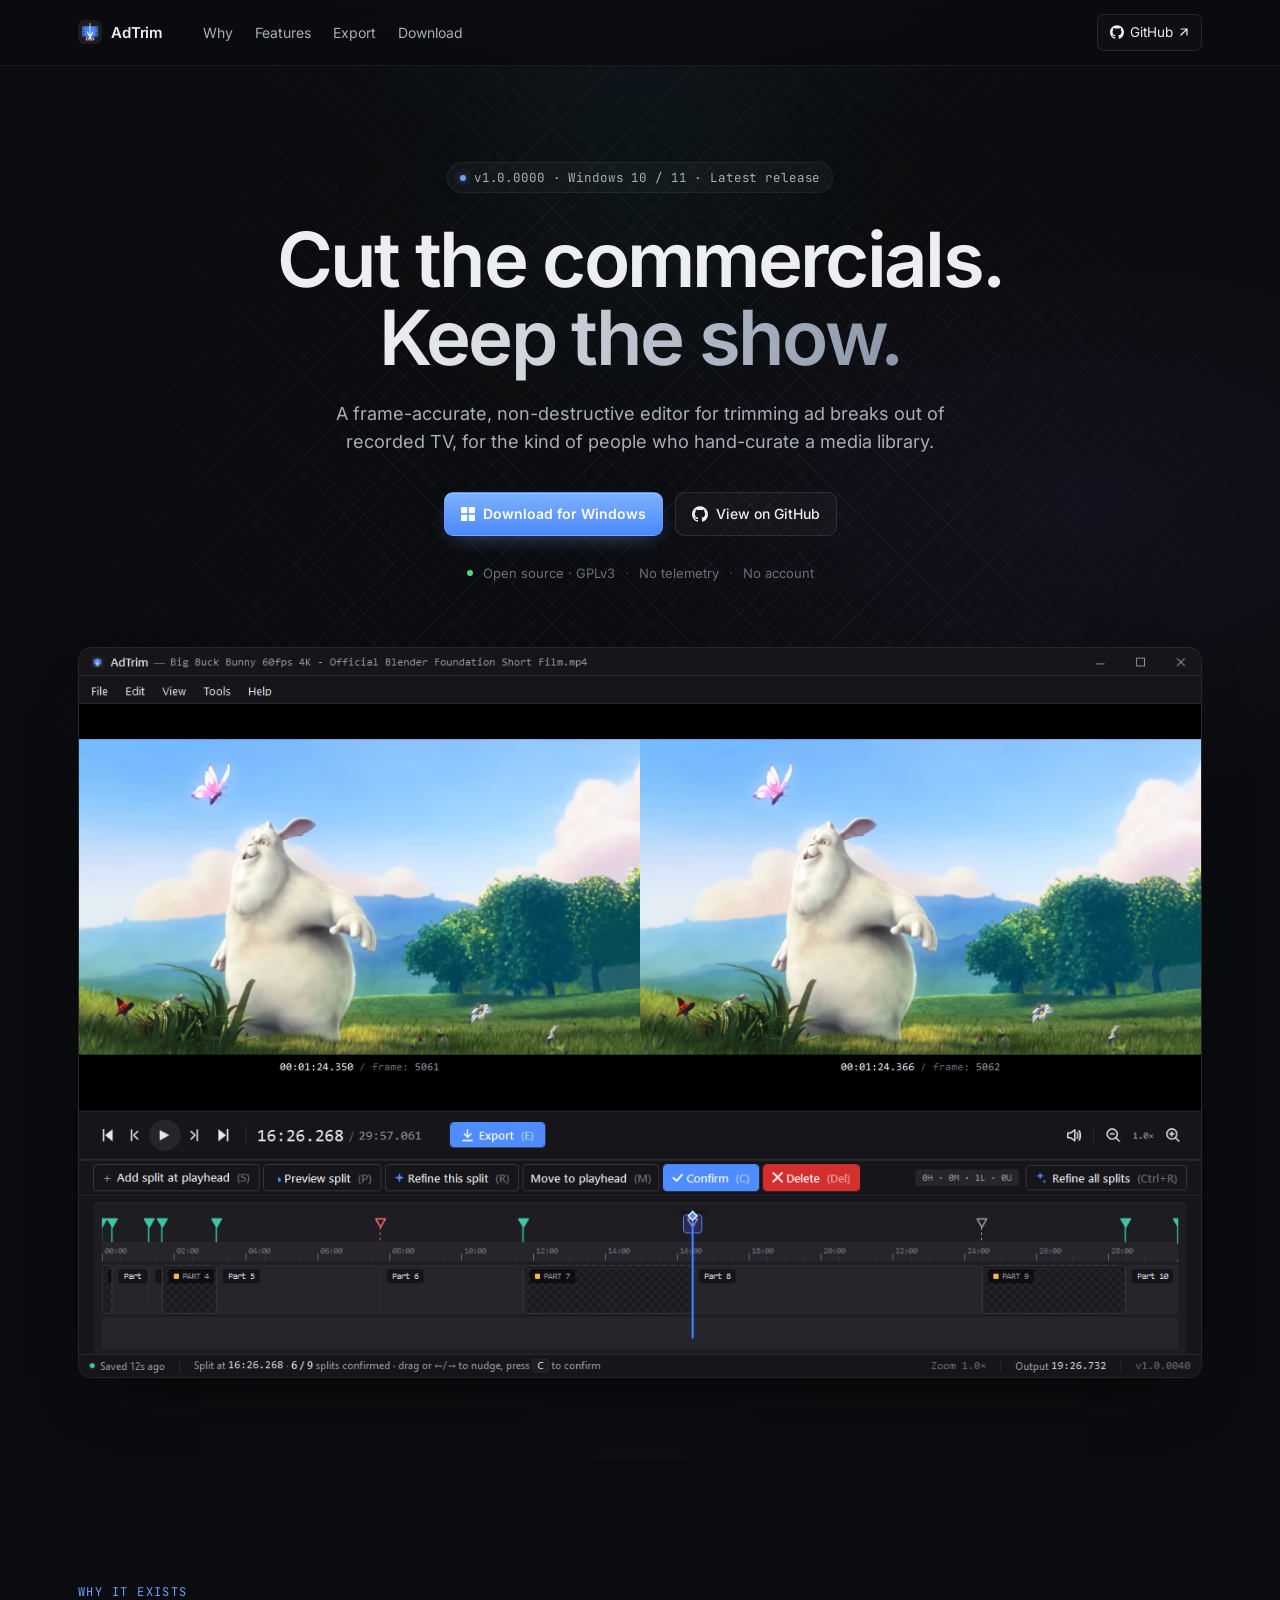
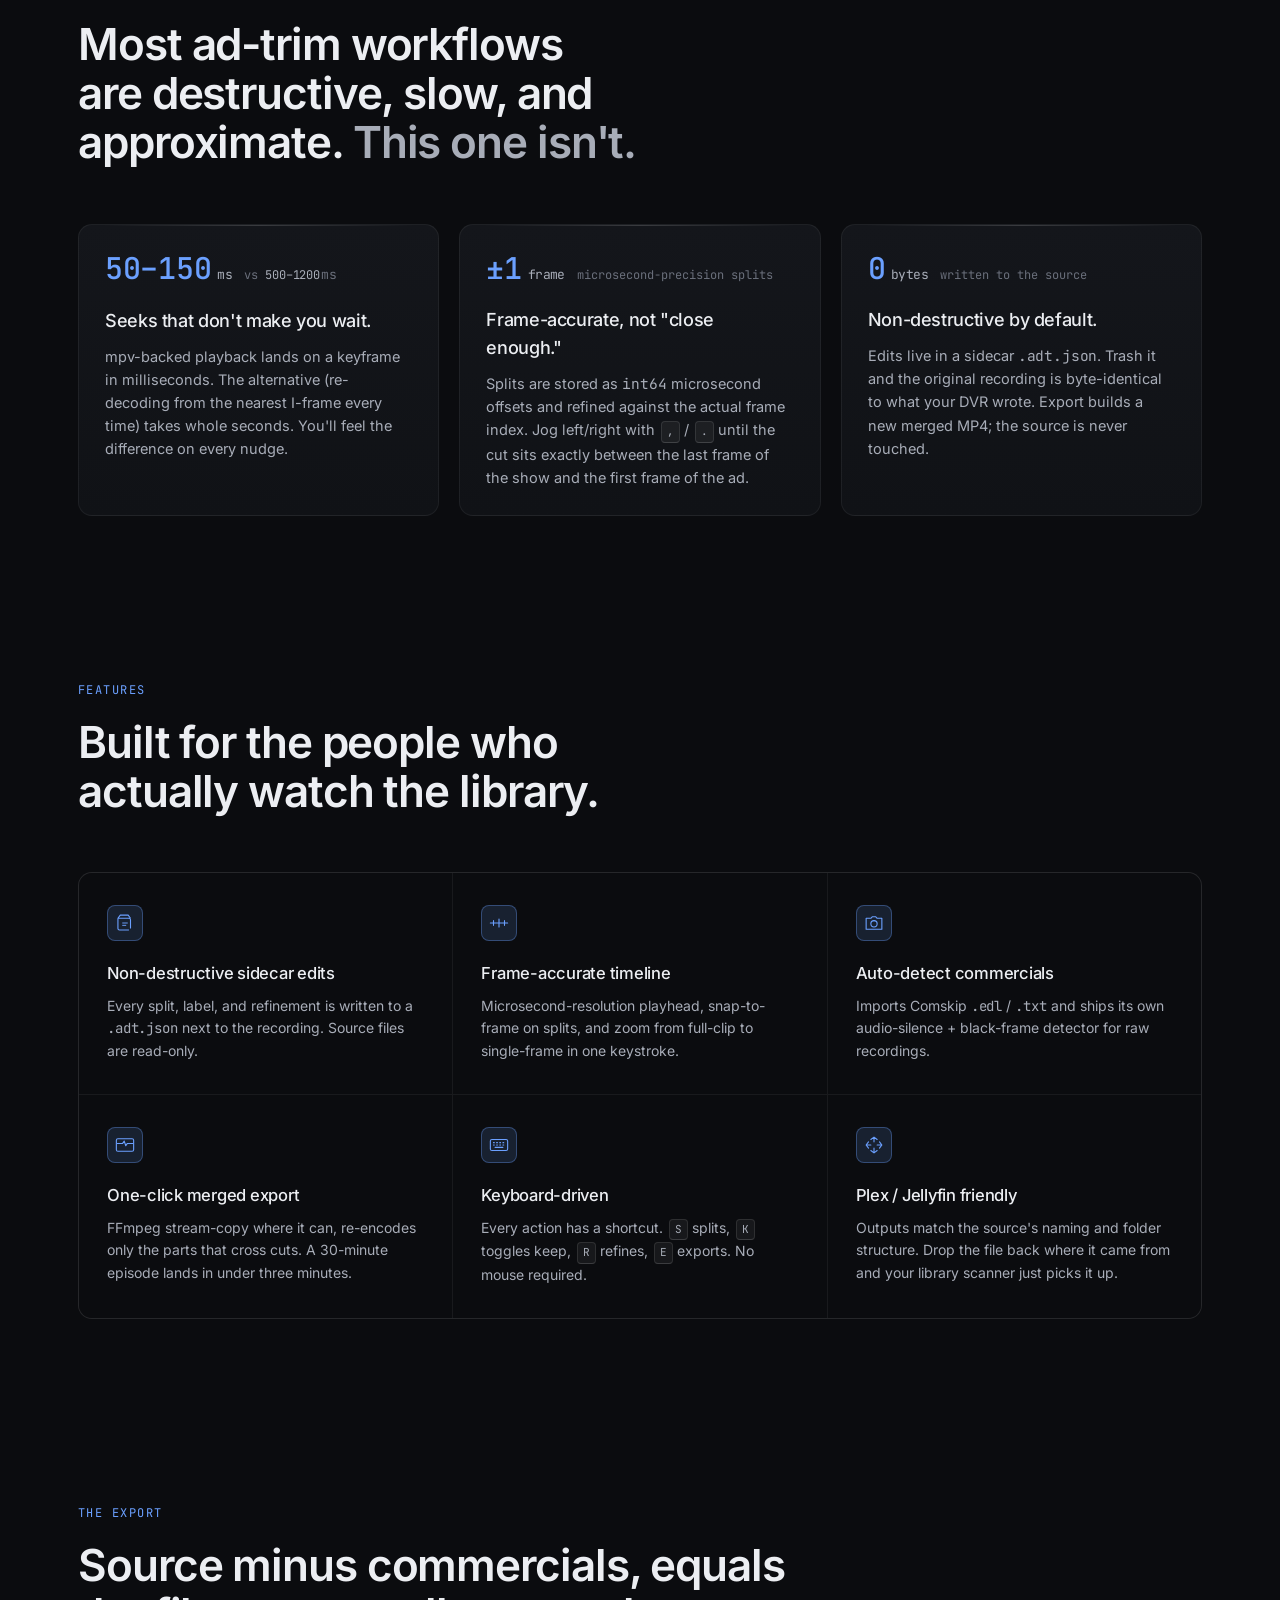
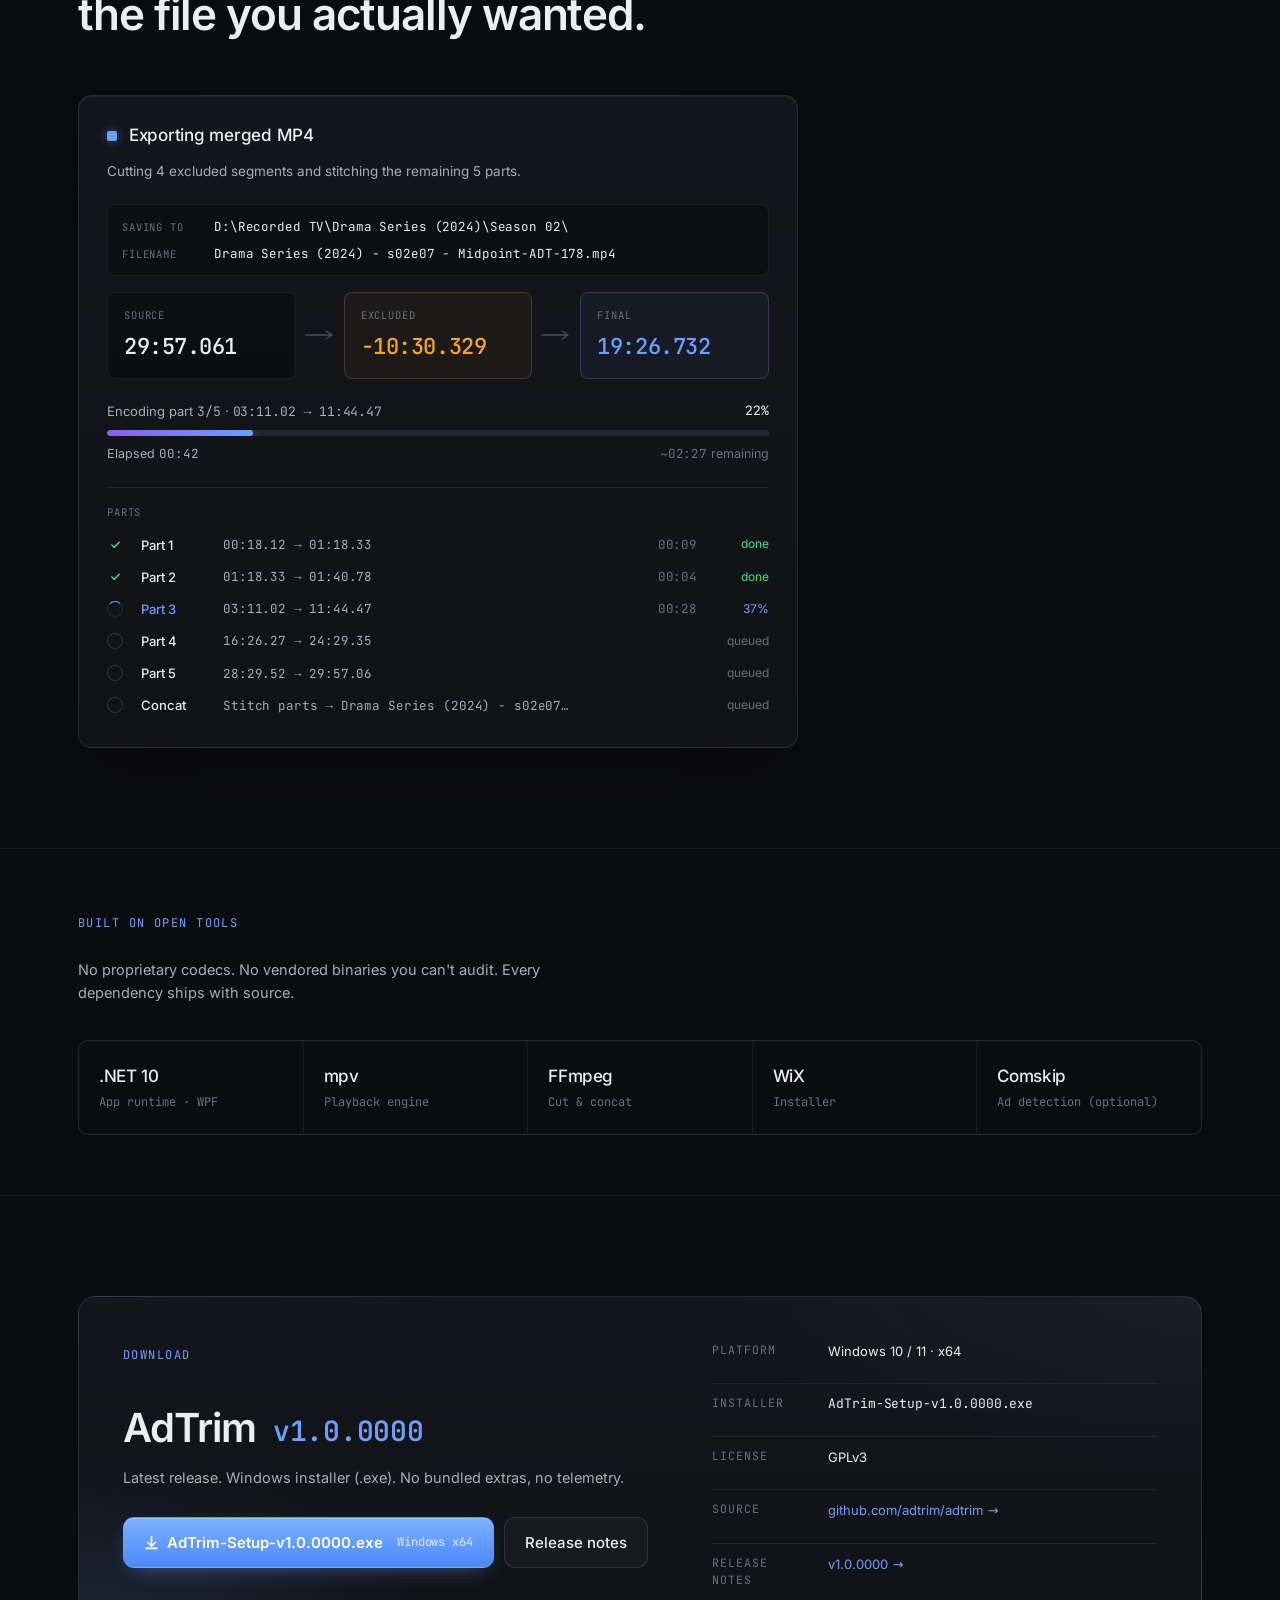
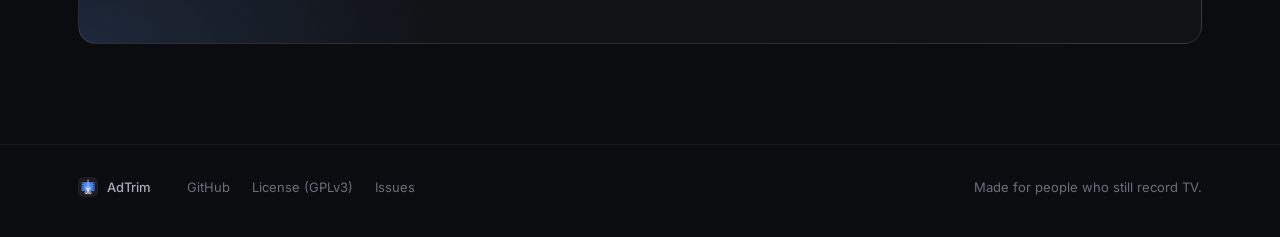
==== commit 527b0792: "Drop dead CSS and stale source values left over from earlier architecture Now that the deploy workfl" ====
--- a/index.html
+++ b/index.html
@@ -52,9 +52,9 @@
     </div>
 
     <div class="container hero-inner">
-      <a class="eyebrow" href="https://github.com/adtrim/adtrim/releases/tag/v1.0.0038" target="_blank" rel="noopener">
+      <a class="eyebrow" href="https://github.com/adtrim/adtrim/releases/tag/v1.0.0000" target="_blank" rel="noopener">
         <span class="eyebrow-dot"></span>
-        <span>v1.0.0038 · Windows 10 / 11 · Latest release</span>
+        <span>v1.0.0000 · Windows 10 / 11 · Latest release</span>
       </a>
 
       <h1 class="hero-title">
@@ -68,7 +68,7 @@
       </p>
 
       <div class="hero-cta">
-        <a class="btn btn-primary" href="https://github.com/adtrim/adtrim/releases/download/v1.0.0038/AdTrim-Setup-v1.0.0038.exe">
+        <a class="btn btn-primary" href="https://github.com/adtrim/adtrim/releases/download/v1.0.0000/AdTrim-Setup-v1.0.0000.exe">
           <svg class="btn-logo" width="14" height="14" viewBox="0 0 14 14" aria-hidden="true">
             <rect x="0" y="0" width="6.2" height="6.2" rx="0.4" fill="currentColor"/>
             <rect x="7.8" y="0" width="6.2" height="6.2" rx="0.4" fill="currentColor"/>
@@ -349,16 +349,16 @@
       <div class="download-card">
         <div class="download-left">
           <span class="section-eyebrow">Download</span>
-          <h2 class="download-title">AdTrim <span class="mono download-version">v1.0.0038</span></h2>
+          <h2 class="download-title">AdTrim <span class="mono download-version">v1.0.0000</span></h2>
           <p class="download-sub">Latest release. Windows installer (.exe). No bundled extras, no telemetry.</p>
 
           <div class="download-cta">
-            <a class="btn btn-primary btn-lg" href="https://github.com/adtrim/adtrim/releases/download/v1.0.0038/AdTrim-Setup-v1.0.0038.exe">
+            <a class="btn btn-primary btn-lg" href="https://github.com/adtrim/adtrim/releases/download/v1.0.0000/AdTrim-Setup-v1.0.0000.exe">
               <svg width="15" height="15" viewBox="0 0 14 14" aria-hidden="true"><path d="M7 1.5v8M3.5 7L7 10.5 10.5 7M2 12.5h10" stroke="currentColor" stroke-width="1.5" fill="none" stroke-linecap="round" stroke-linejoin="round"/></svg>
-              AdTrim-Setup-v1.0.0038.exe
+              AdTrim-Setup-v1.0.0000.exe
               <span class="btn-meta mono">Windows x64</span>
             </a>
-            <a class="btn btn-ghost btn-lg" href="https://github.com/adtrim/adtrim/releases/tag/v1.0.0038" target="_blank" rel="noopener">Release notes</a>
+            <a class="btn btn-ghost btn-lg" href="https://github.com/adtrim/adtrim/releases/tag/v1.0.0000" target="_blank" rel="noopener">Release notes</a>
           </div>
         </div>
 
@@ -370,7 +370,7 @@
             </div>
             <div>
               <dt>Installer</dt>
-              <dd class="mono">AdTrim-Setup-v1.0.0038.exe</dd>
+              <dd class="mono">AdTrim-Setup-v1.0.0000.exe</dd>
             </div>
             <div>
               <dt>License</dt>
@@ -382,7 +382,7 @@
             </div>
             <div>
               <dt>Release notes</dt>
-              <dd><a class="link" href="https://github.com/adtrim/adtrim/releases/tag/v1.0.0038" rel="noopener" target="_blank">v1.0.0038 →</a></dd>
+              <dd><a class="link" href="https://github.com/adtrim/adtrim/releases/tag/v1.0.0000" rel="noopener" target="_blank">v1.0.0000 →</a></dd>
             </div>
           </dl>
         </div>
--- a/styles.css
+++ b/styles.css
@@ -26,10 +26,9 @@
 
 :root {
   /* Surfaces */
-  --bg:           #0B0C0F;
+  --bg:          #0B0C0F;
   --bg-elev:     #101216;
   --surface:     #14161B;
-  --surface-2:   #1B1E25;
   --surface-3:   #232730;
   --hairline:    rgba(255,255,255,0.06);
   --hairline-2:  rgba(255,255,255,0.10);
@@ -37,19 +36,13 @@
 
   /* Text */
   --fg:          #ECEEF2;
-  --fg-mute:    #A8ADB8;
-  --fg-dim:     #6A6F7B;
-  --fg-faint:   #4A4E58;
+  --fg-mute:     #A8ADB8;
+  --fg-dim:      #6A6F7B;
+  --fg-faint:    #4A4E58;
 
   /* Accents */
-  --teal:        #3FD9C8;
-  --teal-soft:  rgba(63,217,200,0.14);
-  --teal-line:  rgba(63,217,200,0.32);
   --amber:       #F5A524;
-  --amber-soft:  rgba(245,165,36,0.14);
-  --amber-line:  rgba(245,165,36,0.35);
   --green:       #4ADE80;
-  --red:         #F87171;
   --violet:      #8B5CF6;
   --blue:        #6BA0FF;
   --blue-hi:     #7DB1FF;
@@ -60,26 +53,6 @@
   /* Type */
   --font-sans: 'Inter', system-ui, -apple-system, 'Segoe UI', sans-serif;
   --font-mono: 'JetBrains Mono', ui-monospace, 'SFMono-Regular', Menlo, monospace;
-
-  /* Spacing scale */
-  --r-xs: 4px;
-  --r-sm: 6px;
-  --r-md: 10px;
-  --r-lg: 14px;
-  --r-xl: 20px;
-
-  --hatch:
-    repeating-linear-gradient(
-      135deg,
-      transparent 0 7px,
-      rgba(255,255,255,0.045) 7px 8px
-    );
-  --hatch-amber:
-    repeating-linear-gradient(
-      135deg,
-      transparent 0 7px,
-      rgba(245,165,36,0.10) 7px 8px
-    );
 }
 
 * { box-sizing: border-box; }
@@ -147,10 +120,7 @@
   position: relative;
   top: -1px;
 }
-.dot-teal  { background: var(--teal); box-shadow: 0 0 8px rgba(63,217,200,0.55); }
-.dot-amber { background: var(--amber); }
 .dot-green { background: var(--green); }
-.dot-dim   { background: var(--fg-dim); }
 
 /* ============================================================
    NAV
@@ -416,265 +386,6 @@
 }
 
 /* ============================================================
-   TIMELINE CARD (legacy, retained for reference)
-   ============================================================ */
-.timeline-card {
-  margin: 0 auto;
-  max-width: 1100px;
-  background:
-    linear-gradient(180deg, #14161B 0%, #101216 100%);
-  border: 1px solid var(--hairline-2);
-  border-radius: 16px;
-  overflow: hidden;
-  box-shadow:
-    0 1px 0 rgba(255,255,255,0.05) inset,
-    0 40px 80px -30px rgba(0,0,0,0.65),
-    0 20px 40px -20px rgba(63,217,200,0.10);
-  text-align: left;
-}
-
-.tc-chrome {
-  display: flex;
-  align-items: center;
-  gap: 14px;
-  padding: 11px 16px;
-  border-bottom: 1px solid var(--hairline);
-  background: rgba(0,0,0,0.25);
-  font-size: 12.5px;
-  color: var(--fg-mute);
-}
-.tc-traffic { display: flex; gap: 6px; }
-.tc-traffic span {
-  width: 11px; height: 11px;
-  border-radius: 50%;
-  background: var(--surface-3);
-}
-.tc-traffic span:nth-child(1) { background: #3A3D45; }
-.tc-traffic span:nth-child(2) { background: #3A3D45; }
-.tc-traffic span:nth-child(3) { background: #3A3D45; }
-.tc-title { display: flex; gap: 8px; align-items: baseline; font-family: var(--font-mono); }
-.tc-title-app { color: var(--fg); font-weight: 500; }
-.tc-title-sep { color: var(--fg-faint); }
-.tc-title-file { color: var(--fg-dim); }
-.tc-zoom {
-  margin-left: auto;
-  font-family: var(--font-mono);
-  color: var(--fg-dim);
-  font-size: 12px;
-}
-
-.tc-toolbar {
-  display: flex;
-  align-items: center;
-  gap: 16px;
-  padding: 14px 16px;
-  border-bottom: 1px solid var(--hairline);
-}
-.tc-transport { display: flex; gap: 2px; align-items: center; }
-.tc-icon {
-  width: 28px; height: 28px;
-  display: inline-flex;
-  align-items: center; justify-content: center;
-  background: transparent;
-  border: 0;
-  border-radius: 6px;
-  color: var(--fg-mute);
-  cursor: pointer;
-  transition: background .15s, color .15s;
-}
-.tc-icon:hover { background: rgba(255,255,255,0.05); color: var(--fg); }
-.tc-icon-play {
-  color: var(--fg);
-  background: rgba(255,255,255,0.04);
-}
-
-.tc-timecode {
-  margin-left: 8px;
-  font-family: var(--font-mono);
-  font-size: 16px;
-  letter-spacing: -0.01em;
-}
-.tc-time-now { color: var(--fg); font-weight: 500; }
-.tc-time-sep { color: var(--fg-faint); margin: 0 6px; }
-.tc-time-total { color: var(--fg-dim); }
-.tc-spacer { flex: 1; }
-
-.tc-btn {
-  display: inline-flex;
-  align-items: center;
-  gap: 7px;
-  padding: 7px 12px;
-  border-radius: 7px;
-  font-family: inherit;
-  font-size: 13px;
-  border: 1px solid var(--hairline-2);
-  background: rgba(255,255,255,0.02);
-  color: var(--fg);
-  cursor: pointer;
-}
-.tc-btn-primary {
-  background: linear-gradient(180deg, rgba(75,136,253,0.22), rgba(75,136,253,0.10));
-  border-color: rgba(75,136,253,0.40);
-  color: #B8CFFE;
-}
-.tc-btn-ghost:hover { background: rgba(255,255,255,0.05); }
-.tc-plus { color: var(--teal); font-weight: 700; }
-
-.tc-actions {
-  display: flex;
-  gap: 8px;
-  padding: 10px 16px;
-  border-bottom: 1px solid var(--hairline);
-  background: rgba(0,0,0,0.15);
-}
-.tc-actions .tc-btn:last-child { margin-left: auto; }
-
-/* Timeline grid */
-.tc-timeline {
-  position: relative;
-  padding: 14px 16px 18px;
-  background: rgba(0,0,0,0.18);
-}
-
-.tc-ruler {
-  position: relative;
-  height: 22px;
-  border-bottom: 1px solid var(--hairline);
-  margin-bottom: 6px;
-}
-.tc-ruler span {
-  position: absolute;
-  top: 4px;
-  font-family: var(--font-mono);
-  font-size: 10.5px;
-  color: var(--fg-dim);
-  transform: translateX(-50%);
-}
-.tc-ruler::before {
-  content: "";
-  position: absolute;
-  inset: auto 0 0 0;
-  height: 5px;
-  background-image: linear-gradient(90deg, var(--fg-faint) 1px, transparent 1px);
-  background-size: 6.67% 100%;
-  opacity: 0.55;
-}
-
-.tc-splits {
-  position: relative;
-  height: 22px;
-}
-.tc-split {
-  position: absolute;
-  top: 0;
-  width: 14px;
-  height: 18px;
-  transform: translateX(-50%);
-}
-.tc-split-confirmed {
-  background:
-    linear-gradient(180deg, var(--teal) 0%, var(--teal) 60%, transparent 60%);
-  clip-path: polygon(0 0, 100% 0, 50% 100%);
-  filter: drop-shadow(0 0 4px rgba(63,217,200,0.45));
-}
-.tc-split-unconfirmed {
-  background: transparent;
-  border: 1.4px solid var(--fg-mute);
-  clip-path: polygon(0 0, 100% 0, 50% 100%);
-  width: 14px;
-  height: 14px;
-}
-.tc-split-unconfirmed::before {
-  content: "";
-  position: absolute;
-  inset: 0;
-}
-
-.tc-chapters {
-  position: relative;
-  height: 58px;
-  background: rgba(255,255,255,0.015);
-  border-radius: 4px;
-  margin-top: 2px;
-}
-.tc-chapter {
-  position: absolute;
-  top: 4px; bottom: 4px;
-  border-radius: 3px;
-  background: rgba(74, 222, 128, 0.05);
-  border: 1px solid rgba(74, 222, 128, 0.18);
-  padding: 6px 8px;
-  overflow: hidden;
-}
-.tc-chapter-kept {
-  /* default style above */
-}
-.tc-chapter-cut {
-  background: var(--hatch);
-  background-color: rgba(245, 165, 36, 0.03);
-  border-color: rgba(245, 165, 36, 0.22);
-}
-.tc-chap-label {
-  display: inline-flex;
-  align-items: center;
-  gap: 5px;
-  font-size: 10.5px;
-  font-weight: 500;
-  color: var(--fg-mute);
-  letter-spacing: 0.02em;
-  white-space: nowrap;
-}
-.tc-chap-label-amber {
-  color: var(--amber);
-  font-weight: 600;
-  font-family: var(--font-mono);
-  font-size: 10px;
-  letter-spacing: 0.06em;
-}
-.tc-chap-dot {
-  width: 5px; height: 5px;
-  border-radius: 1px;
-  background: var(--amber);
-}
-
-.tc-playhead {
-  position: absolute;
-  top: 12px;
-  bottom: 18px;
-  width: 2px;
-  background: linear-gradient(180deg, #6CDFFB, #3B82F6);
-  border-radius: 1px;
-  pointer-events: none;
-  box-shadow: 0 0 12px rgba(108,223,251,0.55);
-  left: 0;
-}
-.tc-playhead-diamond {
-  position: absolute;
-  top: -2px; left: 50%;
-  transform: translateX(-50%) rotate(45deg);
-  width: 9px; height: 9px;
-  background: #6CDFFB;
-  border-radius: 1px;
-  box-shadow: 0 0 6px rgba(108,223,251,0.7);
-}
-
-.tc-footer {
-  display: flex;
-  align-items: center;
-  gap: 18px;
-  padding: 10px 16px;
-  border-top: 1px solid var(--hairline);
-  background: rgba(0,0,0,0.25);
-  font-size: 12px;
-  color: var(--fg-mute);
-}
-.tc-status { display: inline-flex; align-items: center; }
-.tc-status-spacer { flex: 1; }
-.tc-status-dim { color: var(--fg-dim); }
-.tc-mono { font-family: var(--font-mono); color: var(--fg); margin: 0 2px; }
-.tc-mono-amber { color: var(--amber); }
-
-/* ============================================================
    SECTIONS
    ============================================================ */
 section { position: relative; }
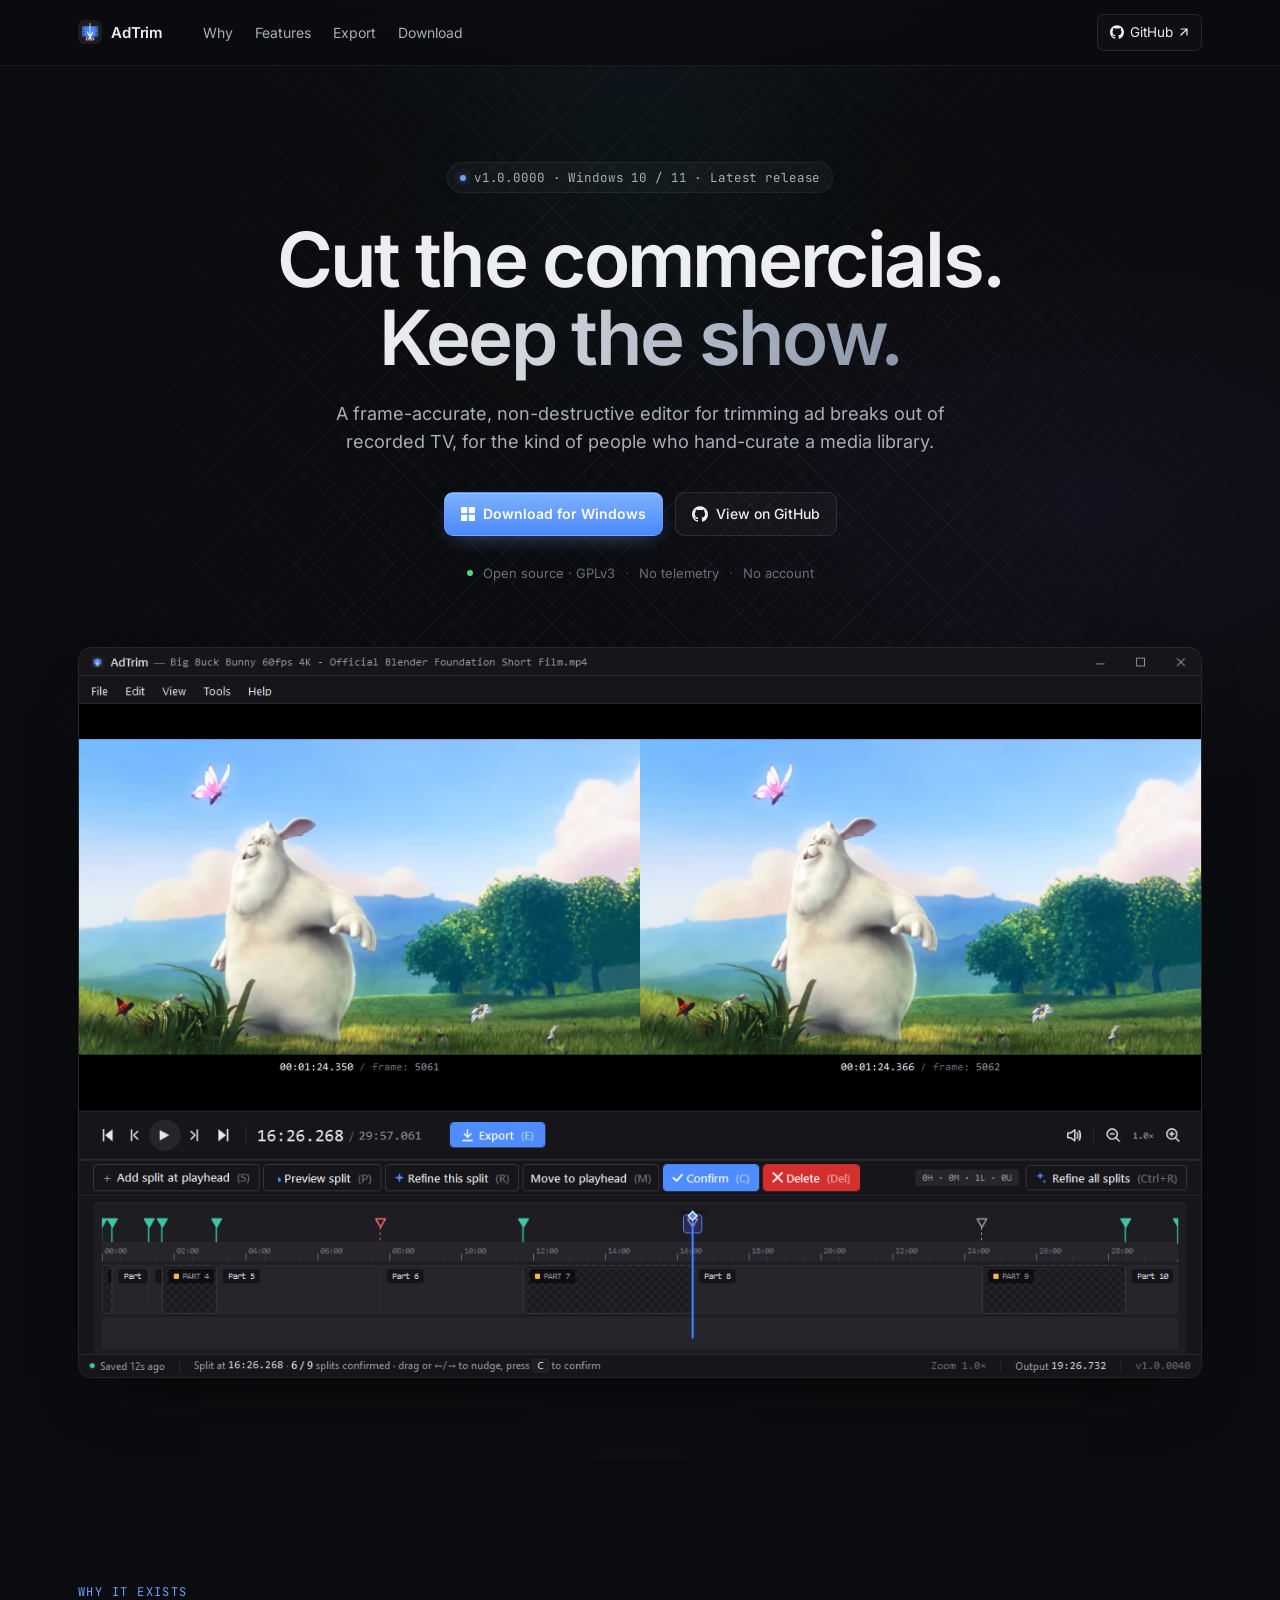
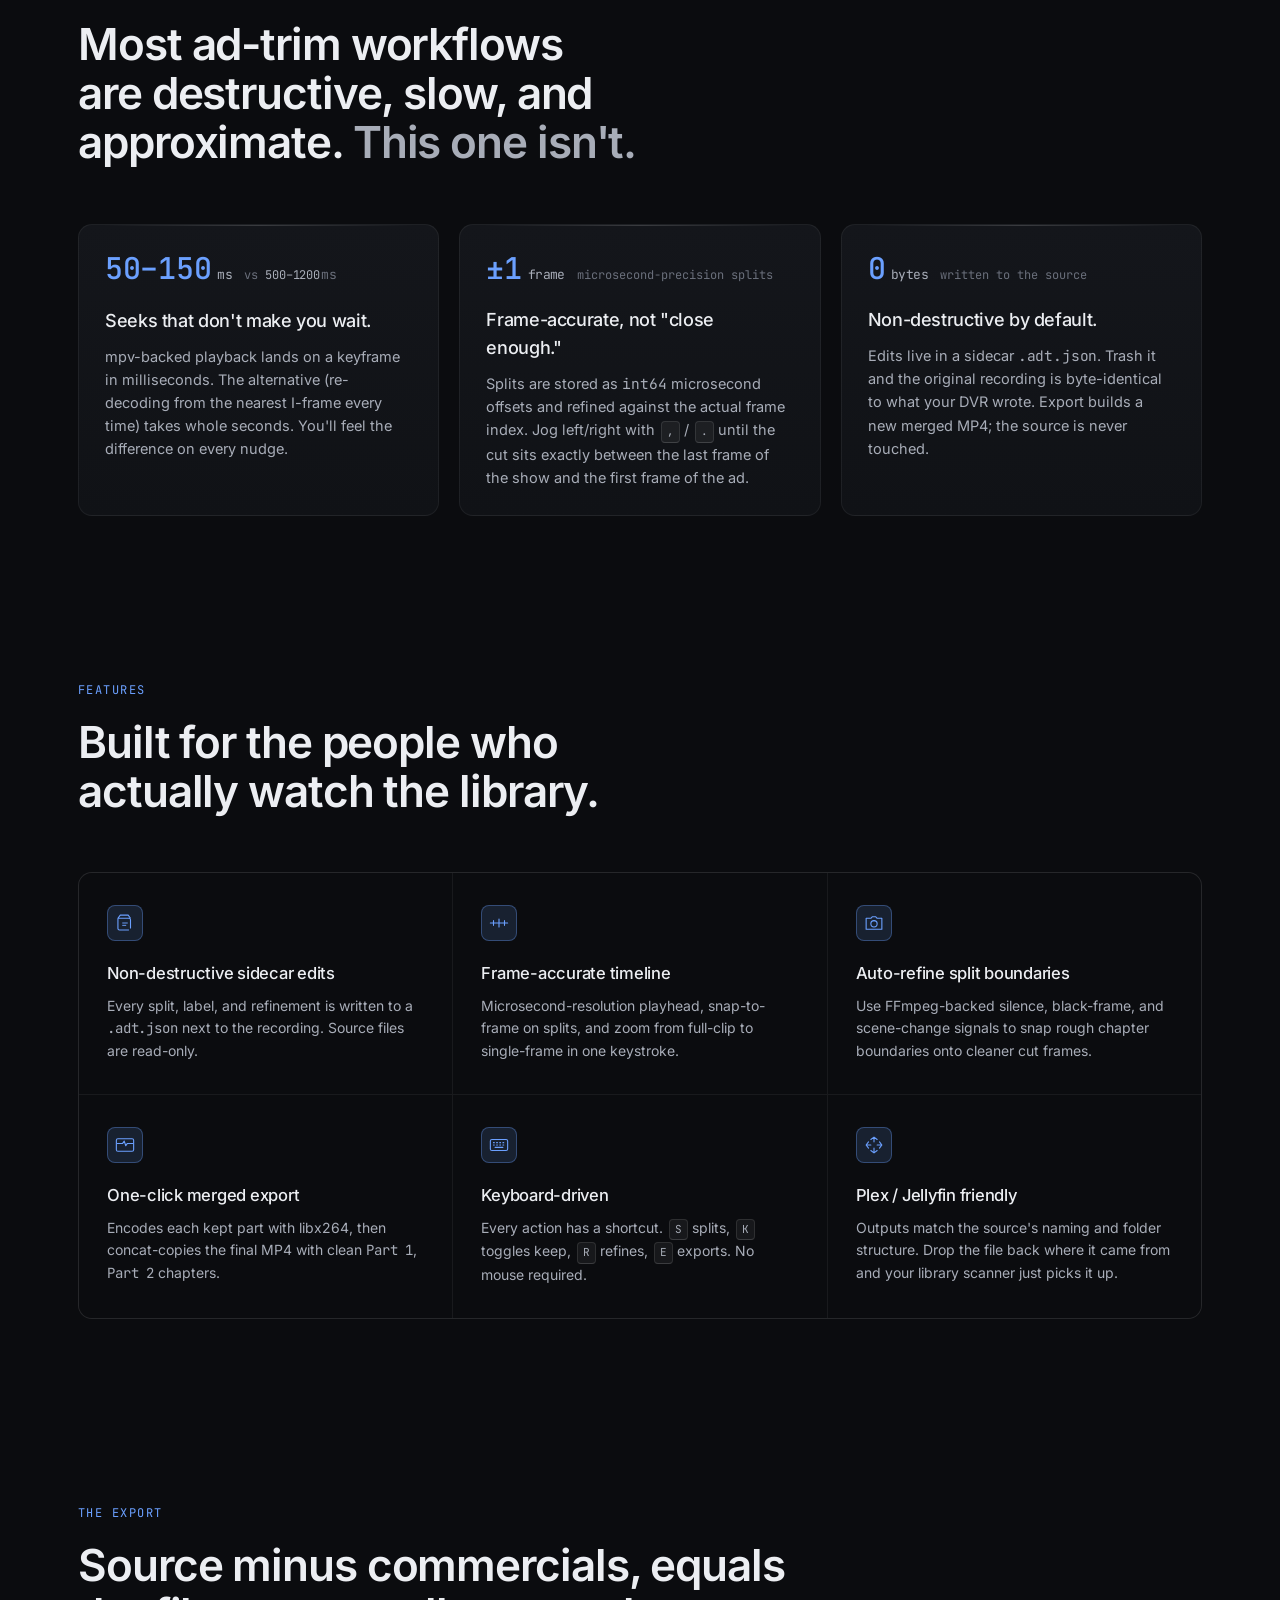
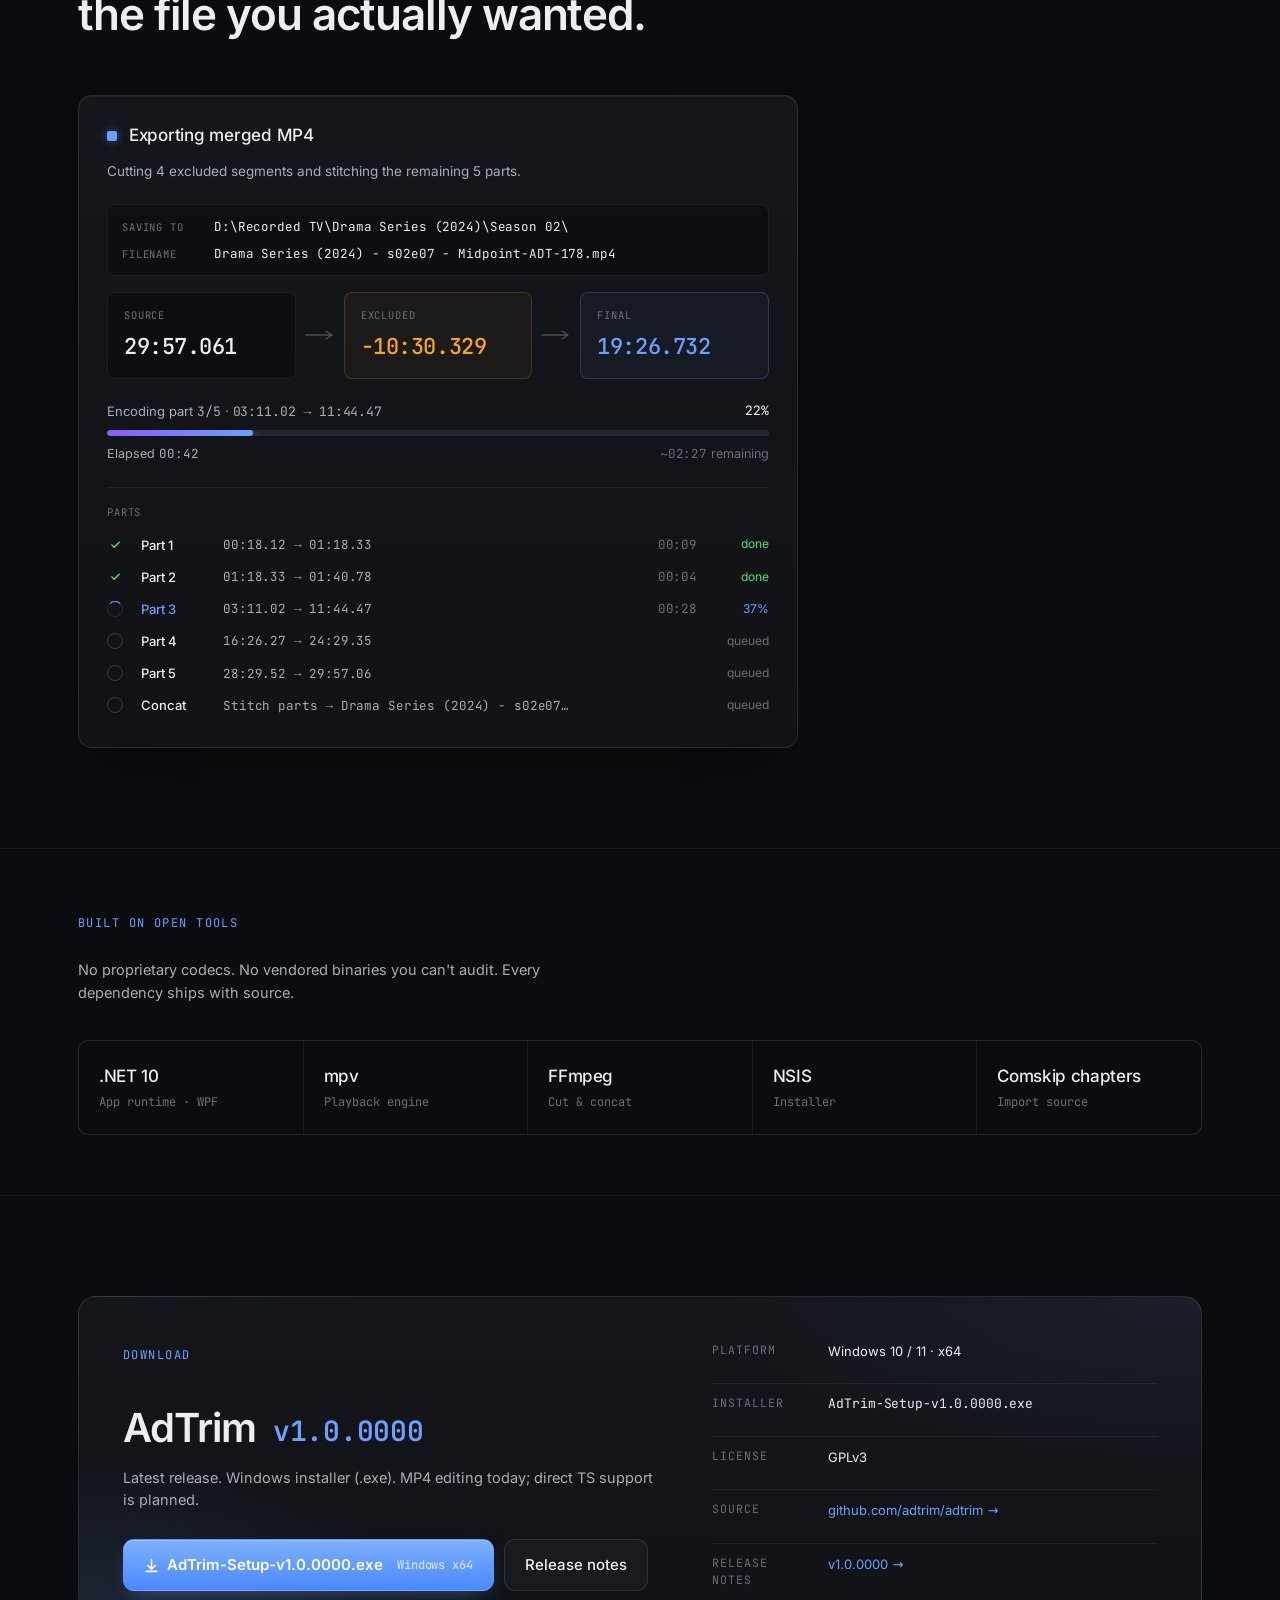
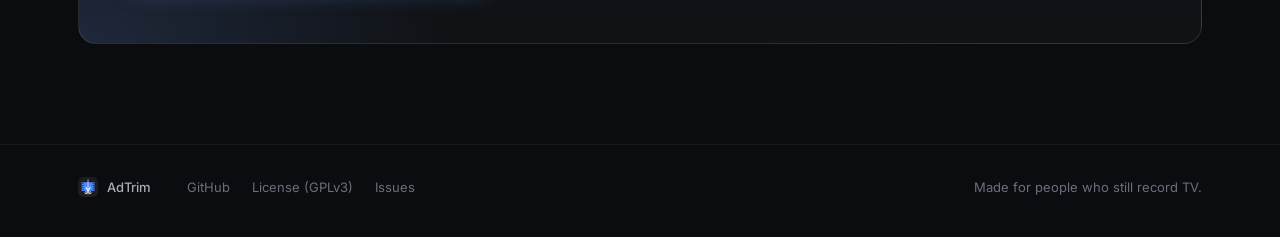
==== commit 9c3a7464: "Correct app features and release workflow documentation" ====
--- a/index.html
+++ b/index.html
@@ -171,8 +171,8 @@
           <div class="feature-icon" aria-hidden="true">
             <svg viewBox="0 0 28 28" width="22" height="22"><path d="M4 8h6l2-2h4l2 2h6v14H4z" stroke="currentColor" stroke-width="1.4" fill="none" stroke-linejoin="round"/><circle cx="14" cy="15" r="4" stroke="currentColor" stroke-width="1.4" fill="none"/><path d="M14 11v0" stroke="currentColor" stroke-width="1.6" stroke-linecap="round"/></svg>
           </div>
-          <h3>Auto-detect commercials</h3>
-          <p>Imports Comskip <span class="mono">.edl</span> / <span class="mono">.txt</span> and ships its own audio-silence + black-frame detector for raw recordings.</p>
+          <h3>Auto-refine split boundaries</h3>
+          <p>Use FFmpeg-backed silence, black-frame, and scene-change signals to snap rough chapter boundaries onto cleaner cut frames.</p>
         </div>
 
         <div class="feature">
@@ -180,7 +180,7 @@
             <svg viewBox="0 0 28 28" width="22" height="22"><path d="M4 12h7l2-3 2 6 2-3h7" stroke="currentColor" stroke-width="1.4" fill="none" stroke-linecap="round" stroke-linejoin="round"/><rect x="3" y="6" width="22" height="16" rx="2" stroke="currentColor" stroke-width="1.4" fill="none"/></svg>
           </div>
           <h3>One-click merged export</h3>
-          <p>FFmpeg stream-copy where it can, re-encodes only the parts that cross cuts. A 30-minute episode lands in under three minutes.</p>
+          <p>Encodes each kept part with libx264, then concat-copies the final MP4 with clean <span class="mono">Part 1</span>, <span class="mono">Part 2</span> chapters.</p>
         </div>
 
         <div class="feature">
@@ -332,12 +332,12 @@
           <span class="built-role">Cut &amp; concat</span>
         </li>
         <li>
-          <span class="built-name">WiX</span>
+          <span class="built-name">NSIS</span>
           <span class="built-role">Installer</span>
         </li>
         <li>
-          <span class="built-name">Comskip</span>
-          <span class="built-role">Ad detection (optional)</span>
+          <span class="built-name">Comskip chapters</span>
+          <span class="built-role">Import source</span>
         </li>
       </ul>
     </div>
@@ -350,7 +350,7 @@
         <div class="download-left">
           <span class="section-eyebrow">Download</span>
           <h2 class="download-title">AdTrim <span class="mono download-version">v1.0.0000</span></h2>
-          <p class="download-sub">Latest release. Windows installer (.exe). No bundled extras, no telemetry.</p>
+          <p class="download-sub">Latest release. Windows installer (.exe). MP4 editing today; direct TS support is planned.</p>
 
           <div class="download-cta">
             <a class="btn btn-primary btn-lg" href="https://github.com/adtrim/adtrim/releases/download/v1.0.0000/AdTrim-Setup-v1.0.0000.exe">
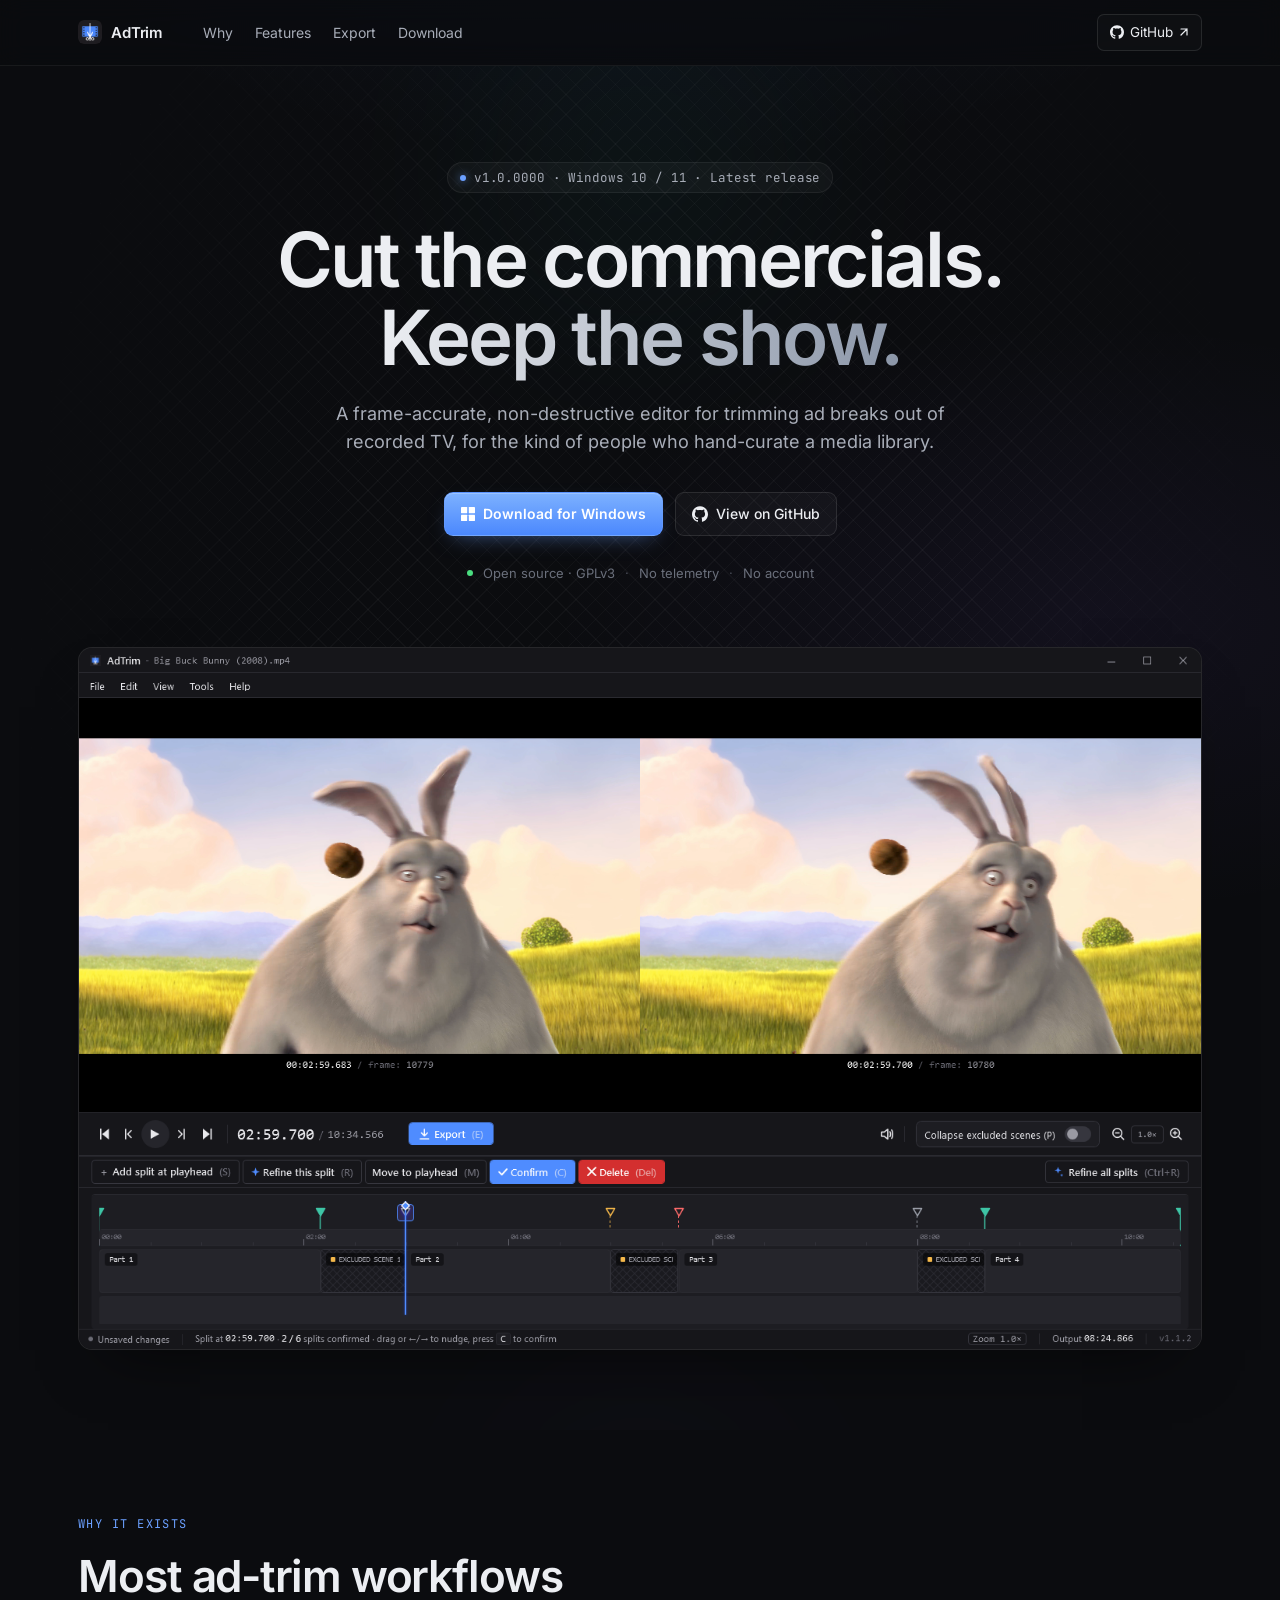
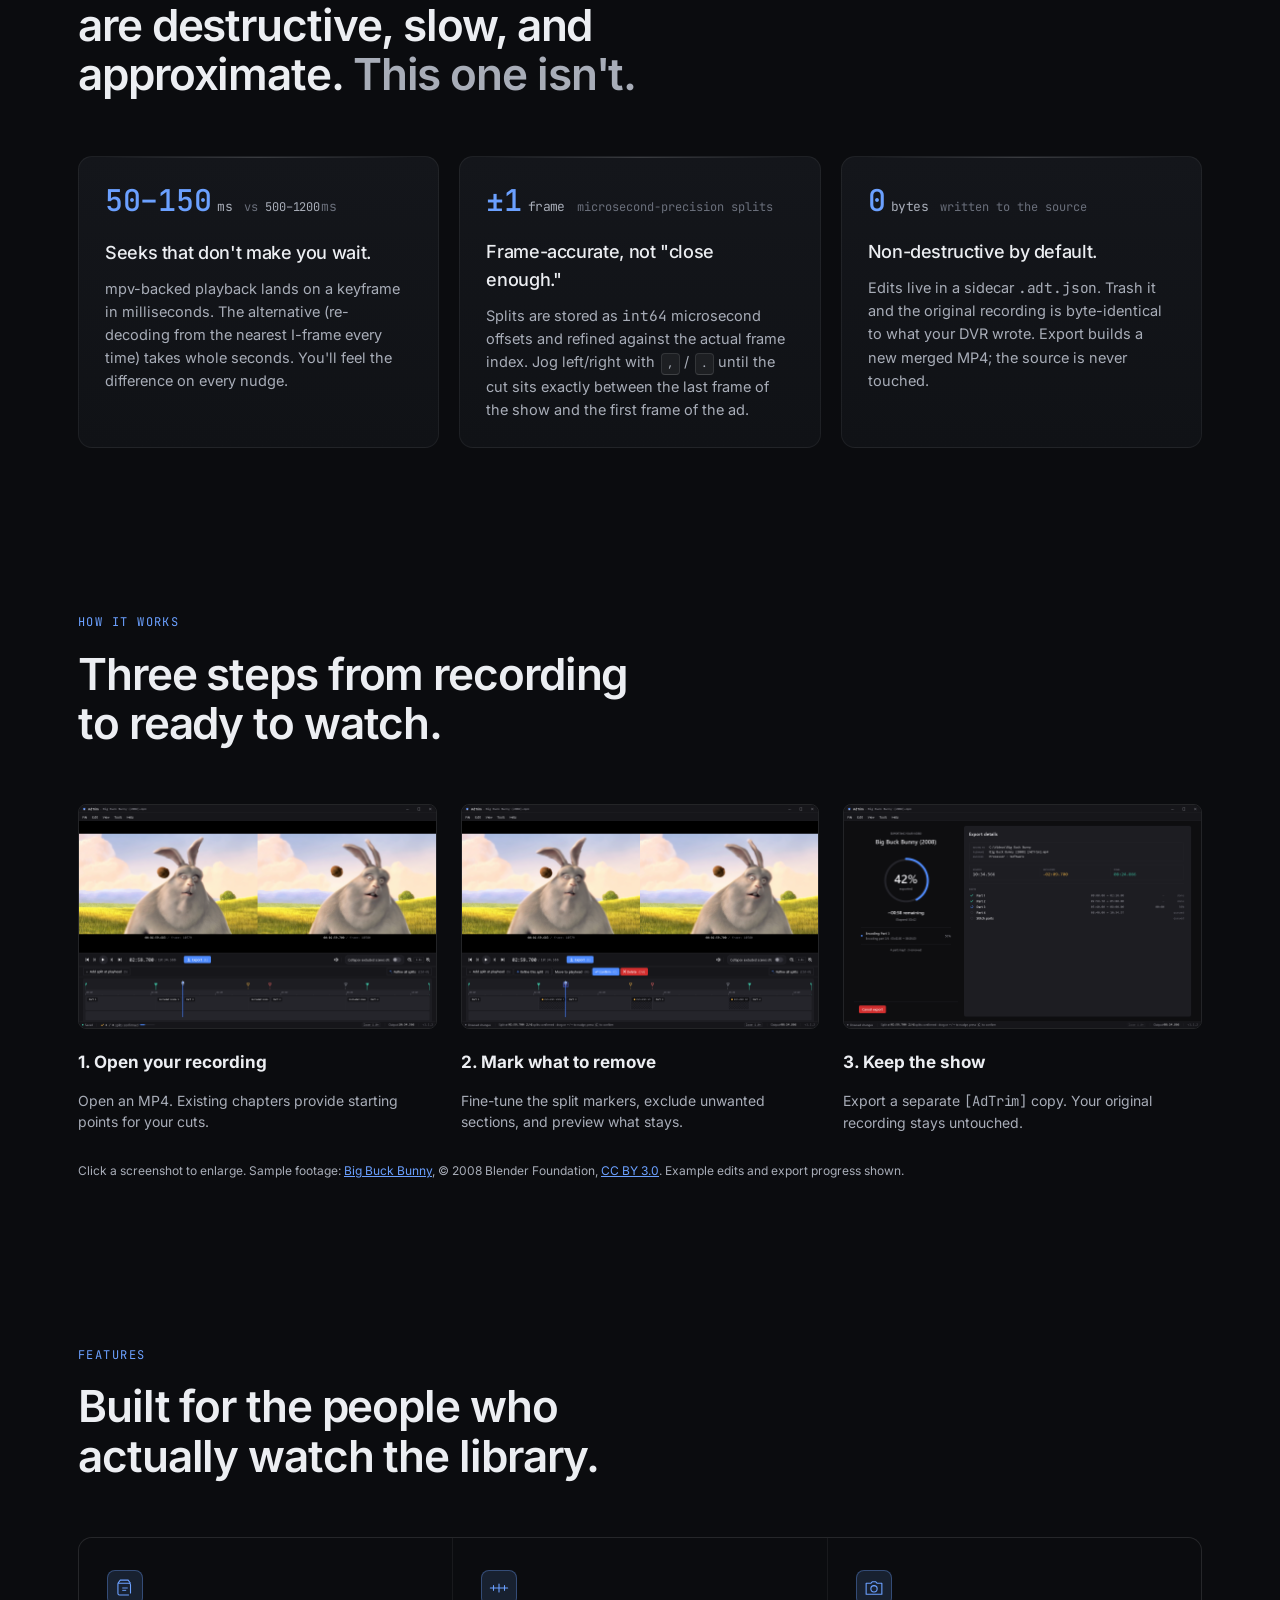
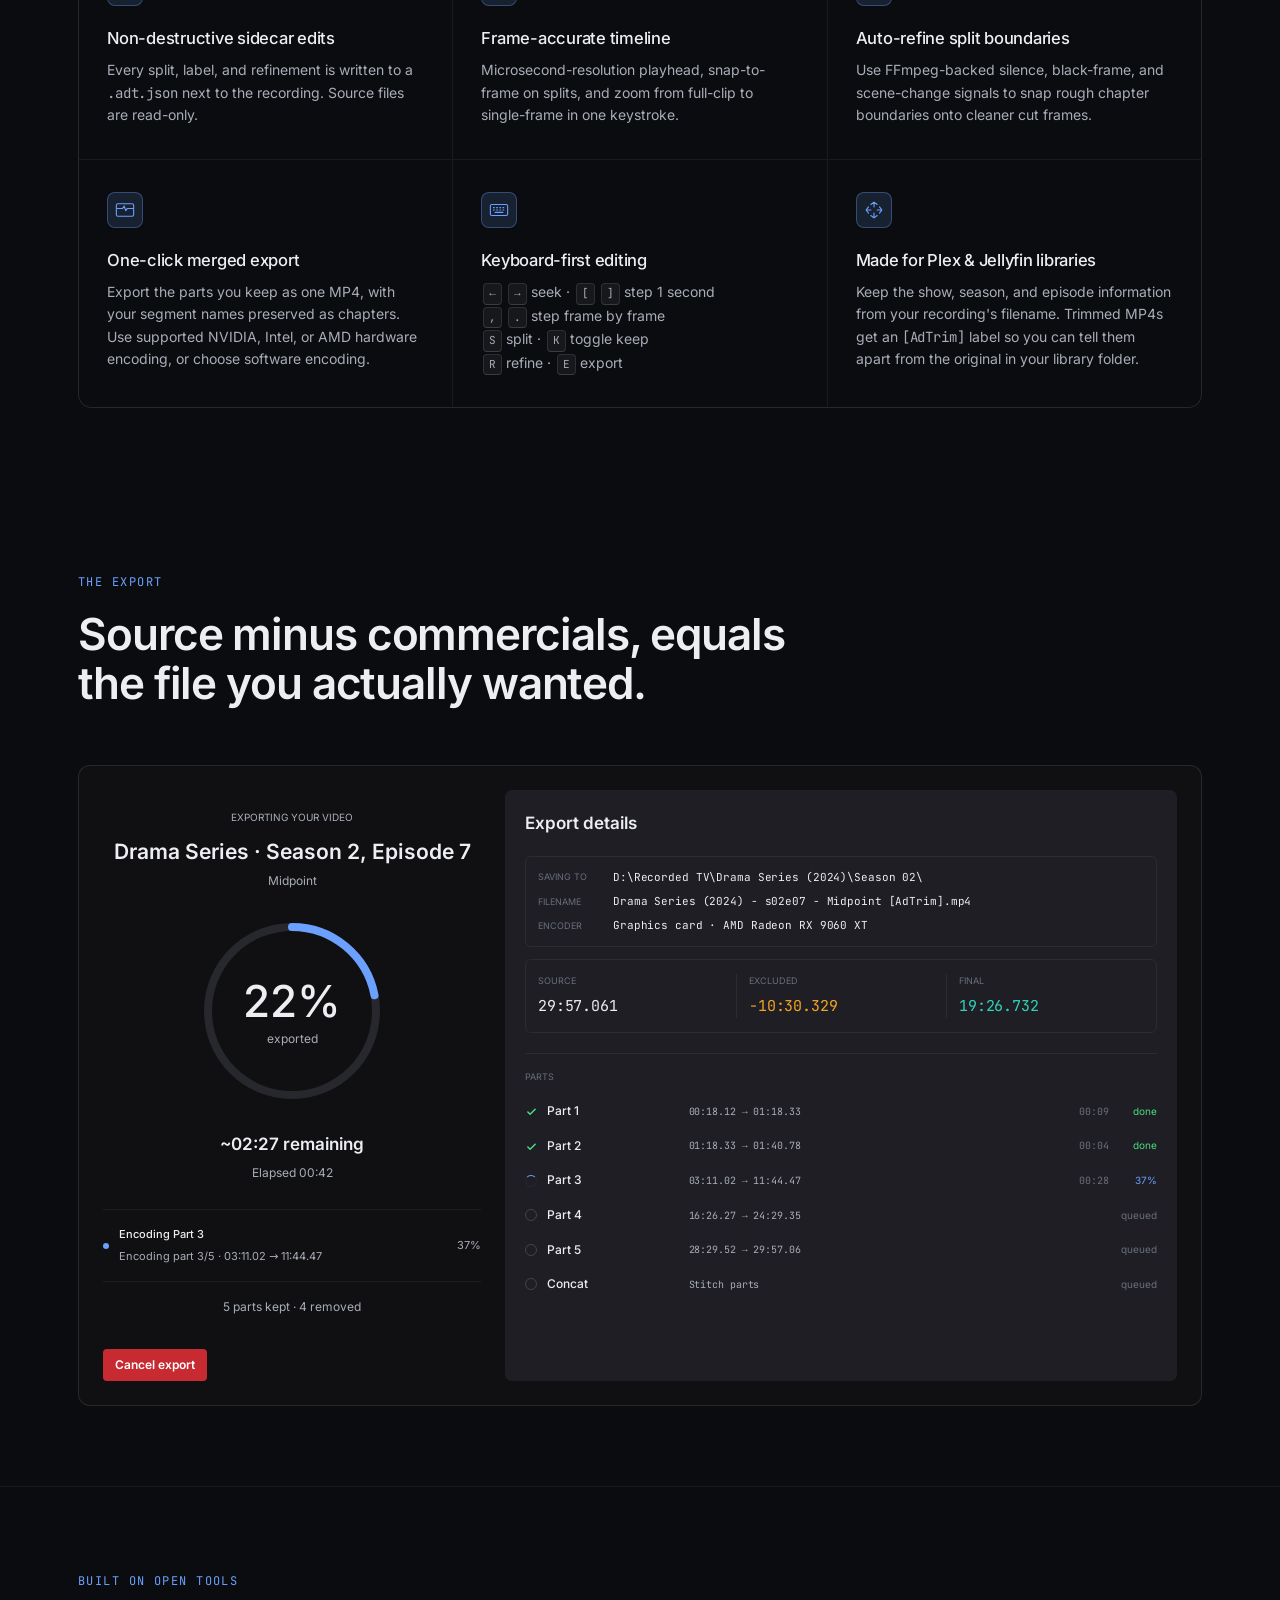
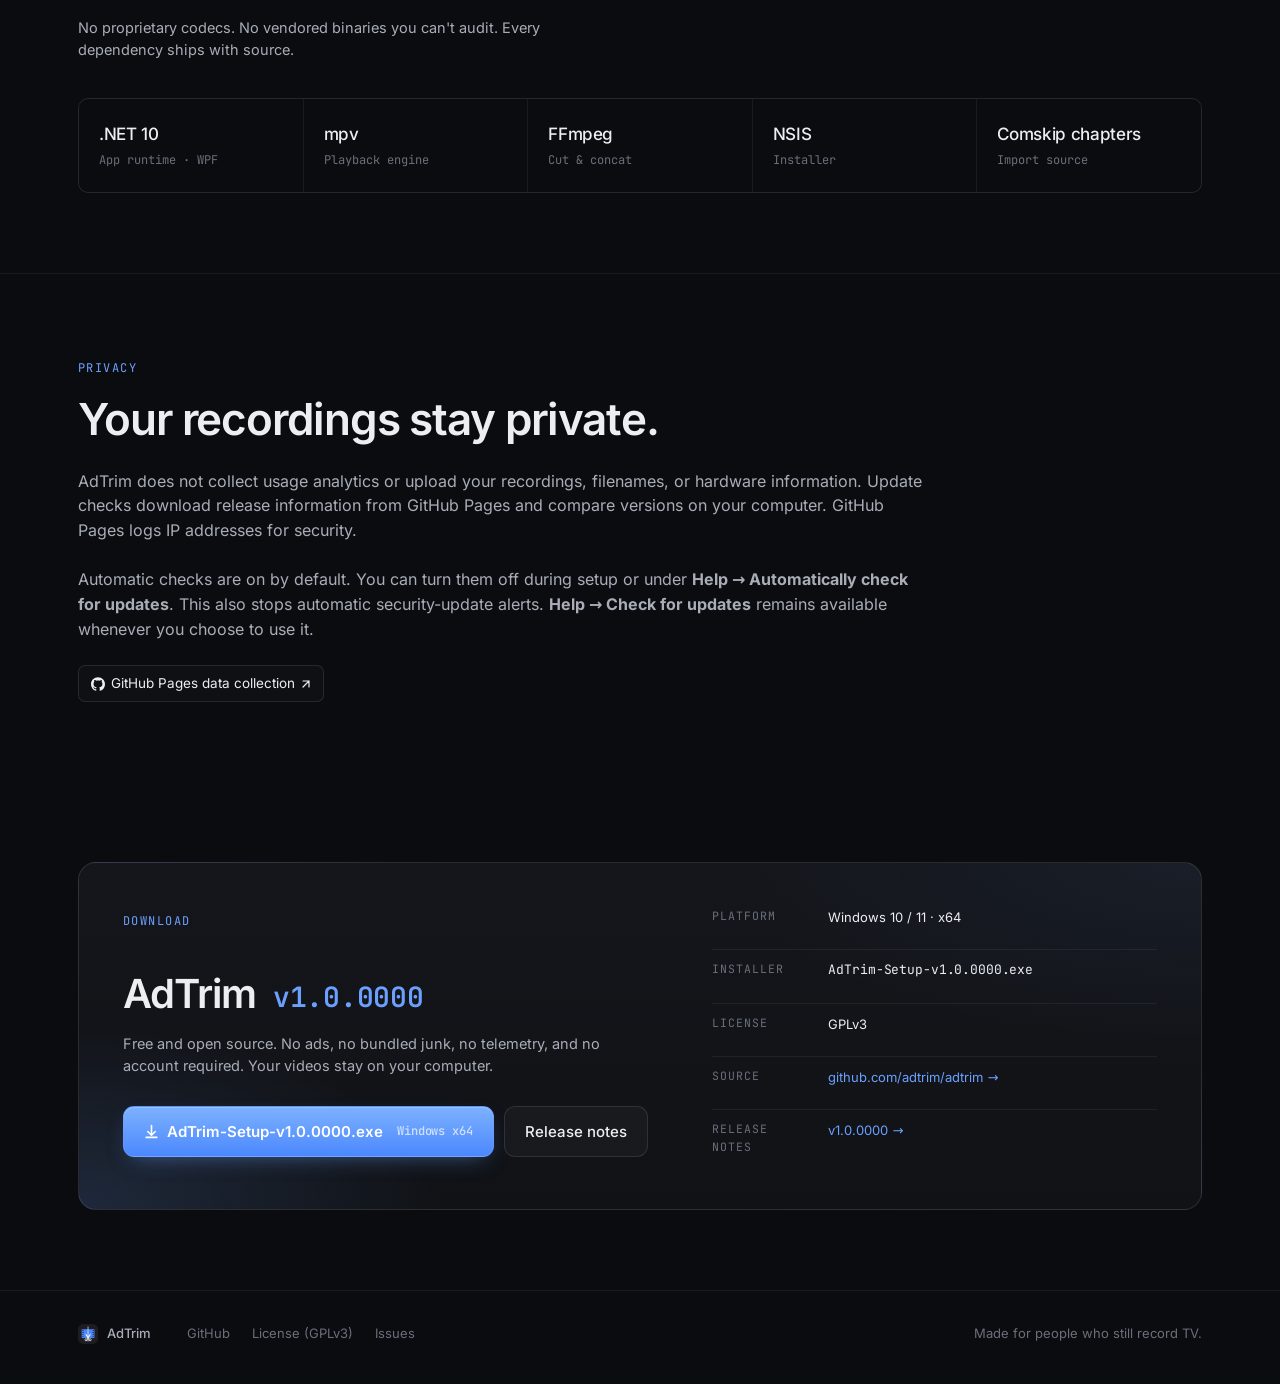
==== commit 449cc51c: "Refresh walkthrough, export preview and privacy details" ====
--- a/index.html
+++ b/index.html
@@ -96,8 +96,8 @@
       <!-- Product screenshot -->
       <figure class="hero-shot">
         <img src="assets/screenshots/timeline-hero.png"
-             alt="AdTrim showing a recorded TV episode with confirmed split markers and chapter chips across the timeline."
-             width="1280" height="832"
+             alt="AdTrim showing adjacent Big Buck Bunny frames, three excluded sections, mixed split statuses, and a selected split's editing controls."
+             width="1440" height="900"
              loading="eager" decoding="async" />
       </figure>
     </div>
@@ -143,6 +143,41 @@
   </section>
 
   <!-- FEATURES -->
+  <section class="walkthrough" id="how-it-works">
+    <div class="container">
+      <div class="section-head">
+        <span class="section-eyebrow">How it works</span>
+        <h2 class="section-title">Three steps from recording to ready to watch.</h2>
+      </div>
+      <div class="walkthrough-grid">
+        <figure>
+          <a class="screenshot-link" href="assets/screenshots/walkthrough-open.png" data-caption="1. Open your recording" aria-label="Enlarge screenshot: open your recording">
+            <img src="assets/screenshots/walkthrough-open.png" alt="AdTrim with Big Buck Bunny loaded and chapter markers on the timeline." loading="lazy" width="1440" height="900" />
+          </a>
+          <figcaption><h3>1. Open your recording</h3><p>Open an MP4. Existing chapters provide starting points for your cuts.</p></figcaption>
+        </figure>
+        <figure>
+          <a class="screenshot-link" href="assets/screenshots/walkthrough-edit.png" data-caption="2. Mark what to remove" aria-label="Enlarge screenshot: mark what to remove">
+            <img src="assets/screenshots/walkthrough-edit.png" alt="A selected split with adjacent video frames and an excluded timeline section." loading="lazy" width="1440" height="900" />
+          </a>
+          <figcaption><h3>2. Mark what to remove</h3><p>Fine-tune the split markers, exclude unwanted sections, and preview what stays.</p></figcaption>
+        </figure>
+        <figure>
+          <a class="screenshot-link" href="assets/screenshots/walkthrough-export.png" data-caption="3. Keep the show" aria-label="Enlarge screenshot: keep the show">
+            <img src="assets/screenshots/walkthrough-export.png" alt="AdTrim's export screen with a progress ring, kept parts, and an AdTrim-labeled output filename." loading="lazy" width="1440" height="900" />
+          </a>
+          <figcaption><h3>3. Keep the show</h3><p>Export a separate <span class="mono">[AdTrim]</span> copy. Your original recording stays untouched.</p></figcaption>
+        </figure>
+      </div>
+      <p class="screenshot-credit">Click a screenshot to enlarge. Sample footage: <a href="https://peach.blender.org/about/" target="_blank" rel="noopener">Big Buck Bunny</a>, © 2008 Blender Foundation, <a href="https://creativecommons.org/licenses/by/3.0/" target="_blank" rel="noopener">CC BY 3.0</a>. Example edits and export progress shown.</p>
+    </div>
+  </section>
+
+  <dialog class="screenshot-dialog" aria-labelledby="screenshot-title">
+    <div class="screenshot-dialog-head"><h2 id="screenshot-title">Screenshot</h2><button type="button" class="screenshot-close" aria-label="Close screenshot">Close</button></div>
+    <img alt="" />
+  </dialog>
+
   <section class="features" id="features">
     <div class="container">
       <div class="section-head">
@@ -180,23 +215,23 @@
             <svg viewBox="0 0 28 28" width="22" height="22"><path d="M4 12h7l2-3 2 6 2-3h7" stroke="currentColor" stroke-width="1.4" fill="none" stroke-linecap="round" stroke-linejoin="round"/><rect x="3" y="6" width="22" height="16" rx="2" stroke="currentColor" stroke-width="1.4" fill="none"/></svg>
           </div>
           <h3>One-click merged export</h3>
-          <p>Encodes each kept part with libx264, then concat-copies the final MP4 with clean <span class="mono">Part 1</span>, <span class="mono">Part 2</span> chapters.</p>
+          <p>Export the parts you keep as one MP4, with your segment names preserved as chapters. Use supported NVIDIA, Intel, or AMD hardware encoding, or choose software encoding.</p>
         </div>
 
         <div class="feature">
           <div class="feature-icon" aria-hidden="true">
             <svg viewBox="0 0 28 28" width="22" height="22"><rect x="3" y="7" width="22" height="14" rx="2" stroke="currentColor" stroke-width="1.4" fill="none"/><path d="M7 11h1M11 11h1M15 11h1M19 11h1M7 14h1M11 14h1M15 14h1M19 14h1M9 17h10" stroke="currentColor" stroke-width="1.4" fill="none" stroke-linecap="round"/></svg>
           </div>
-          <h3>Keyboard-driven</h3>
-          <p>Every action has a shortcut. <kbd>S</kbd> splits, <kbd>K</kbd> toggles keep, <kbd>R</kbd> refines, <kbd>E</kbd> exports. No mouse required.</p>
+          <h3>Keyboard-first editing</h3>
+          <p><kbd>←</kbd> <kbd>→</kbd> seek · <kbd>[</kbd> <kbd>]</kbd> step 1 second<br><kbd>,</kbd> <kbd>.</kbd> step frame by frame<br><kbd>S</kbd> split · <kbd>K</kbd> toggle keep<br><kbd>R</kbd> refine · <kbd>E</kbd> export</p>
         </div>
 
         <div class="feature">
           <div class="feature-icon" aria-hidden="true">
             <svg viewBox="0 0 28 28" width="22" height="22"><path d="M14 4v6M10 7l4-3 4 3M14 24v-6M10 21l4 3 4-3M4 14h6M7 10l-3 4 3 4M24 14h-6M21 10l3 4-3 4" stroke="currentColor" stroke-width="1.4" fill="none" stroke-linecap="round" stroke-linejoin="round"/></svg>
           </div>
-          <h3>Plex / Jellyfin friendly</h3>
-          <p>Outputs match the source's naming and folder structure. Drop the file back where it came from and your library scanner just picks it up.</p>
+          <h3>Made for Plex &amp; Jellyfin libraries</h3>
+          <p>Keep the show, season, and episode information from your recording's filename. Trimmed MP4s get an <span class="mono">[AdTrim]</span> label so you can tell them apart from the original in your library folder.</p>
         </div>
       </div>
     </div>
@@ -210,13 +245,23 @@
         <h2 class="section-title">Source minus commercials, equals the file you actually wanted.</h2>
       </div>
 
-      <div class="export-card">
-        <div class="export-card-head">
-          <span class="export-card-dot" aria-hidden="true"></span>
-          <span class="export-card-title">Exporting merged MP4</span>
-          <span class="export-card-sub">Cutting 4 excluded segments and stitching the remaining 5 parts.</span>
-        </div>
-
+      <div class="export-card" role="img" aria-label="Export screen example: 22 percent complete, with a progress summary on the left and export details on the right.">
+        <div class="export-summary">
+          <span class="export-heading">EXPORTING YOUR VIDEO</span>
+          <h3>Drama Series · Season 2, Episode 7</h3>
+          <p class="export-subtitle">Midpoint</p>
+          <div class="export-dial" aria-hidden="true">
+            <svg viewBox="0 0 184 184"><circle class="dial-track" cx="92" cy="92" r="84"/><circle class="dial-fill" cx="92" cy="92" r="84" pathLength="100" stroke-dasharray="22 100"/></svg>
+            <div><strong>22%</strong><span>exported</span></div>
+          </div>
+          <p class="export-remaining">~02:27 remaining</p>
+          <p class="export-elapsed">Elapsed 00:42</p>
+          <div class="export-current"><span class="export-current-dot"></span><div><strong>Encoding Part 3</strong><span>Encoding part 3/5 · 03:11.02 → 11:44.47</span></div><span>37%</span></div>
+          <p class="export-counts">5 parts kept · 4 removed</p>
+          <div class="export-actions"><span class="export-cancel">Cancel export</span></div>
+        </div>
+        <div class="export-details">
+          <h3>Export details</h3>
         <div class="export-card-meta">
           <div>
             <span class="meta-label">Saving to</span>
@@ -224,7 +269,11 @@
           </div>
           <div>
             <span class="meta-label">Filename</span>
-            <span class="meta-value mono">Drama Series (2024) - s02e07 - Midpoint-ADT-178.mp4</span>
+            <span class="meta-value mono">Drama Series (2024) - s02e07 - Midpoint [AdTrim].mp4</span>
+          </div>
+          <div>
+            <span class="meta-label">Encoder</span>
+            <span class="meta-value mono">Graphics card · AMD Radeon RX 9060 XT</span>
           </div>
         </div>
 
@@ -233,33 +282,13 @@
             <span class="total-label">SOURCE</span>
             <span class="total-value mono">29:57.061</span>
           </div>
-          <div class="total-arrow" aria-hidden="true">
-            <svg viewBox="0 0 32 12" width="32" height="12"><path d="M2 6h26M22 2l6 4-6 4" stroke="currentColor" stroke-width="1.3" fill="none" stroke-linecap="round" stroke-linejoin="round"/></svg>
-          </div>
           <div class="total total-amber">
             <span class="total-label">EXCLUDED</span>
             <span class="total-value mono">−10:30.329</span>
           </div>
-          <div class="total-arrow" aria-hidden="true">
-            <svg viewBox="0 0 32 12" width="32" height="12"><path d="M2 6h26M22 2l6 4-6 4" stroke="currentColor" stroke-width="1.3" fill="none" stroke-linecap="round" stroke-linejoin="round"/></svg>
-          </div>
           <div class="total total-teal">
             <span class="total-label">FINAL</span>
             <span class="total-value mono">19:26.732</span>
-          </div>
-        </div>
-
-        <div class="export-progress">
-          <div class="progress-head">
-            <span>Encoding part <span class="mono">3/5</span> · <span class="mono">03:11.02 → 11:44.47</span></span>
-            <span class="progress-pct mono">22%</span>
-          </div>
-          <div class="progress-track">
-            <div class="progress-fill" style="width:22%"></div>
-          </div>
-          <div class="progress-foot">
-            <span>Elapsed <span class="mono">00:42</span></span>
-            <span class="progress-foot-dim">~<span class="mono">02:27</span> remaining</span>
           </div>
         </div>
 
@@ -302,11 +331,12 @@
           <div class="part part-queued">
             <span class="part-empty" aria-hidden="true"></span>
             <span class="part-name">Concat</span>
-            <span class="part-range mono">Stitch parts → Drama Series (2024) - s02e07…</span>
+            <span class="part-range mono">Stitch parts</span>
             <span class="part-dur mono"></span>
             <span class="part-status">queued</span>
           </div>
         </div>
+      </div>
       </div>
     </div>
   </section>
@@ -343,6 +373,23 @@
     </div>
   </section>
 
+  <!-- PRIVACY -->
+  <section class="privacy" id="privacy" aria-labelledby="privacy-title">
+    <div class="container">
+      <span class="section-eyebrow">Privacy</span>
+      <h2 class="section-title" id="privacy-title">Your recordings stay private.</h2>
+        <p>AdTrim does not collect usage analytics or upload your recordings, filenames, or hardware information. Update checks download release information from GitHub Pages and compare versions on your computer. GitHub Pages logs IP addresses for security.</p>
+        <p>Automatic checks are on by default. You can turn them off during setup or under <strong>Help → Automatically check for updates</strong>. This also stops automatic security-update alerts. <strong>Help → Check for updates</strong> remains available whenever you choose to use it.</p>
+        <p><a class="nav-cta" href="https://docs.github.com/en/pages/getting-started-with-github-pages/what-is-github-pages#data-collection" rel="noopener" target="_blank">
+      <svg class="nav-cta-logo" width="14" height="14" viewBox="0 0 24 24" aria-hidden="true">
+        <path fill="currentColor" d="M12 .297c-6.63 0-12 5.373-12 12 0 5.303 3.438 9.8 8.205 11.385.6.113.82-.258.82-.577 0-.285-.01-1.04-.015-2.04-3.338.724-4.042-1.61-4.042-1.61C4.422 18.07 3.633 17.7 3.633 17.7c-1.087-.744.084-.729.084-.729 1.205.084 1.838 1.236 1.838 1.236 1.07 1.835 2.809 1.305 3.495.998.108-.776.417-1.305.76-1.605-2.665-.3-5.466-1.332-5.466-5.93 0-1.31.465-2.38 1.235-3.22-.135-.303-.54-1.523.105-3.176 0 0 1.005-.322 3.3 1.23.96-.267 1.98-.399 3-.405 1.02.006 2.04.138 3 .405 2.28-1.552 3.285-1.23 3.285-1.23.645 1.653.24 2.873.12 3.176.765.84 1.23 1.91 1.23 3.22 0 4.61-2.805 5.625-5.475 5.92.42.36.81 1.096.81 2.22 0 1.606-.015 2.896-.015 3.286 0 .315.21.69.825.57C20.565 22.092 24 17.592 24 12.297c0-6.627-5.373-12-12-12"/>
+      </svg>
+      GitHub Pages data collection
+      <svg width="10" height="10" viewBox="0 0 10 10" aria-hidden="true"><path d="M2 2h6v6M2 8l6-6" stroke="currentColor" stroke-width="1.2" fill="none" stroke-linecap="round"/></svg>
+    </a></p>
+    </div>
+  </section>
+
   <!-- DOWNLOAD -->
   <section class="download" id="download">
     <div class="container">
@@ -350,7 +397,7 @@
         <div class="download-left">
           <span class="section-eyebrow">Download</span>
           <h2 class="download-title">AdTrim <span class="mono download-version">v1.0.0000</span></h2>
-          <p class="download-sub">Latest release. Windows installer (.exe). MP4 editing today; direct TS support is planned.</p>
+          <p class="download-sub">Free and open source. No ads, no bundled junk, no telemetry, and no account required. Your videos stay on your computer.</p>
 
           <div class="download-cta">
             <a class="btn btn-primary btn-lg" href="https://github.com/adtrim/adtrim/releases/download/v1.0.0000/AdTrim-Setup-v1.0.0000.exe">
--- a/styles.css
+++ b/styles.css
@@ -413,7 +413,11 @@
 }
 
 /* WHY */
-.why { padding: 120px 0 80px; }
+main > section:not(.hero) { padding: 80px 0; }
+@media (max-width: 880px) {
+  main > section:not(.hero) { padding: 48px 0; }
+  .hero { padding-bottom: 48px; }
+}
 
 .why-grid {
   display: grid;
@@ -487,7 +491,6 @@
 }
 
 /* FEATURES */
-.features { padding: 80px 0 100px; }
 
 .feature-grid {
   display: grid;
@@ -535,204 +538,97 @@
 }
 
 /* EXPORT */
-.export { padding: 80px 0 100px; }
+.walkthrough-grid { display: grid; grid-template-columns: repeat(3, minmax(0, 1fr)); gap: 24px; }
+.walkthrough figure { margin: 0; min-width: 0; }
+.screenshot-link { display: block; border: 1px solid var(--hairline-2); border-radius: 8px; overflow: hidden; cursor: zoom-in; }
+.screenshot-link img { display: block; width: 100%; height: auto; }
+.screenshot-link:hover, .screenshot-link:focus-visible { outline: 2px solid var(--blue); outline-offset: 3px; }
+.walkthrough h3 { font-size: 17px; margin: 20px 0 8px; }
+.walkthrough p { color: var(--fg-mute); font-size: 14px; margin-bottom: 0; }
+.walkthrough .screenshot-credit { font-size: 12px; margin-top: 28px; }
+.screenshot-credit a { color: var(--blue); text-decoration: underline; }
+.screenshot-dialog { width: min(1440px, 94vw); max-width: 94vw; max-height: 94vh; padding: 16px; background: var(--surface); color: var(--fg); border: 1px solid var(--hairline-2); border-radius: 10px; }
+.screenshot-dialog::backdrop { background: rgba(0,0,0,0.85); }
+.screenshot-dialog-head { display: flex; justify-content: space-between; align-items: center; gap: 16px; margin-bottom: 12px; }
+.screenshot-dialog h2 { font-size: 16px; margin: 0; }
+.screenshot-close { color: var(--fg); background: var(--surface-3); border: 1px solid var(--hairline-2); border-radius: 4px; padding: 8px 14px; cursor: pointer; }
+.screenshot-dialog img { display: block; width: 100%; max-height: calc(94vh - 85px); object-fit: contain; }
+.privacy p { color: var(--fg-mute); font-size: 16px; max-width: 850px; margin: 24px 0 0; }
+@media (max-width: 880px) { .walkthrough-grid { grid-template-columns: 1fr; gap: 32px; } }
+
 
 .export-card {
-  max-width: 720px;
-  background: linear-gradient(180deg, var(--surface) 0%, var(--bg-elev) 100%);
+  display: grid;
+  grid-template-columns: minmax(0, 0.9fr) minmax(0, 1.6fr);
+  gap: 24px;
+  padding: 24px;
+  background: #101012;
   border: 1px solid var(--hairline-2);
-  border-radius: 14px;
-  padding: 26px 28px;
-  box-shadow:
-    0 1px 0 rgba(255,255,255,0.04) inset,
-    0 30px 60px -30px rgba(0,0,0,0.6);
-}
-.export-card-head {
-  display: flex;
-  align-items: baseline;
-  gap: 8px;
-  flex-wrap: wrap;
-  margin-bottom: 22px;
-}
-.export-card-dot {
-  width: 10px; height: 10px;
-  background: var(--blue);
-  border-radius: 2px;
-  align-self: center;
-  margin-right: 4px;
-  box-shadow: 0 0 8px rgba(59,130,246,0.6);
-}
-.export-card-title {
-  font-size: 17px;
-  font-weight: 500;
-  letter-spacing: -0.015em;
-}
-.export-card-sub {
-  flex-basis: 100%;
-  margin-top: 4px;
-  font-size: 13.5px;
-  color: var(--fg-mute);
-}
-
-.export-card-meta {
-  background: rgba(0,0,0,0.30);
-  border: 1px solid var(--hairline);
-  border-radius: 8px;
-  padding: 12px 14px;
-  margin-bottom: 16px;
-  font-size: 12.5px;
-  display: grid;
-  grid-template-columns: 80px 1fr;
-  gap: 8px 12px;
-}
+  border-radius: 12px;
+}
+.export-summary { display: flex; flex-direction: column; align-items: center; min-width: 0; padding: 20px 0 0; text-align: center; }
+.export-heading { font-size: 10px; color: var(--fg-mute); }
+.export-summary h3 { font-size: 21px; line-height: 1.4; margin: 12px 8px 6px; font-weight: 600; }
+.export-subtitle, .export-elapsed, .export-counts { font-size: 12px; color: var(--fg-mute); margin: 0; }
+.export-dial { width: 184px; height: 184px; position: relative; margin: 28px 0; }
+.export-dial svg { width: 100%; height: 100%; transform: rotate(-90deg); }
+.export-dial circle { fill: none; stroke-width: 8; }
+.dial-track { stroke: #27272e; }
+.dial-fill { stroke: var(--blue); stroke-linecap: round; }
+.export-dial > div { position: absolute; inset: 0; display: flex; flex-direction: column; justify-content: center; }
+.export-dial strong { font-size: 44px; font-weight: 500; line-height: 1.3; }
+.export-dial span { font-size: 12px; color: var(--fg-mute); }
+.export-remaining { margin: 0 0 7px; font-size: 17px; font-weight: 600; }
+.export-current { display: flex; align-items: center; gap: 10px; text-align: left; width: 100%; margin: 26px 0 16px; padding: 16px 0; border-block: 1px solid var(--hairline); font-size: 11px; color: var(--fg-mute); }
+.export-current > div { flex: 1; min-width: 0; }
+.export-current strong { display: block; color: var(--fg); font-weight: 500; margin-bottom: 5px; }
+.export-current-dot { width: 6px; height: 6px; background: var(--blue); border-radius: 50%; flex-shrink: 0; }
+.export-actions { width: 100%; text-align: left; margin-top: auto; padding-top: 32px; }
+.export-cancel { display: inline-block; background: #c72b31; padding: 7px 12px; border-radius: 4px; color: white; font-size: 12px; font-weight: 600; }
+.export-details { min-width: 0; padding: 20px; background: #1e1e24; border-radius: 7px; }
+.export-details h3 { font-size: 17px; font-weight: 600; margin: 0 0 20px; }
+.export-card-meta { display: grid; grid-template-columns: 65px minmax(0, 1fr); gap: 7px 10px; border: 1px solid var(--hairline); border-radius: 6px; padding: 12px; }
 .export-card-meta > div { display: contents; }
-.meta-label {
-  font-family: var(--font-mono);
-  font-size: 10.5px;
-  color: var(--fg-dim);
-  text-transform: uppercase;
-  letter-spacing: 0.08em;
-  padding-top: 2px;
-}
-.meta-value { color: var(--fg); }
-
-.export-totals {
-  display: flex;
-  align-items: stretch;
-  gap: 8px;
-  margin-bottom: 22px;
-}
-.total {
-  flex: 1;
-  background: rgba(0,0,0,0.30);
-  border: 1px solid var(--hairline);
-  border-radius: 8px;
-  padding: 14px 16px;
-}
-.total-label {
-  display: block;
-  font-family: var(--font-mono);
-  font-size: 10.5px;
-  color: var(--fg-dim);
-  text-transform: uppercase;
-  letter-spacing: 0.08em;
-  margin-bottom: 6px;
-}
-.total-value {
-  font-size: 22px;
-  font-weight: 500;
-  color: var(--fg);
-  letter-spacing: -0.02em;
-}
+.meta-label { font-size: 9px; color: var(--fg-dim); text-transform: uppercase; align-self: center; }
+.meta-value { font-size: 11px; color: var(--fg); overflow: hidden; text-overflow: ellipsis; white-space: nowrap; }
+.export-totals { display: grid; grid-template-columns: repeat(3, minmax(0, 1fr)); margin: 12px 0 20px; padding: 14px 0; border: 1px solid var(--hairline); border-radius: 6px; }
+.total { padding: 0 12px; min-width: 0; }
+.total + .total { border-left: 1px solid var(--hairline); }
+.total-label { display: block; font-size: 9px; color: var(--fg-dim); margin-bottom: 5px; }
+.total-value { font-size: 15px; }
 .total-amber .total-value { color: var(--amber); }
-.total-amber { border-color: rgba(245,165,36,0.20); background: rgba(245,165,36,0.04); }
-.total-teal  .total-value { color: var(--blue); }
-.total-teal  { border-color: rgba(107,160,255,0.24); background: rgba(107,160,255,0.05); }
-
-.total-arrow {
-  align-self: center;
-  color: var(--fg-faint);
-}
-
-.export-progress {
-  margin-bottom: 24px;
-}
-.progress-head {
-  display: flex;
-  justify-content: space-between;
-  font-size: 13px;
-  color: var(--fg-mute);
-  margin-bottom: 8px;
-}
-.progress-pct { color: var(--fg); }
-.progress-track {
-  height: 6px;
-  background: var(--surface-3);
-  border-radius: 3px;
-  overflow: hidden;
-}
-.progress-fill {
-  height: 100%;
-  background: linear-gradient(90deg, var(--violet) 0%, var(--blue) 100%);
-  border-radius: 3px;
-  box-shadow: 0 0 12px rgba(139,92,246,0.45);
-  animation: progress-shimmer 2.4s linear infinite;
-  background-size: 200% 100%;
-  background-image: linear-gradient(90deg, var(--violet) 0%, var(--blue) 50%, var(--violet) 100%);
-}
-@keyframes progress-shimmer {
-  0%   { background-position: 0% 0; }
-  100% { background-position: -200% 0; }
-}
-.progress-foot {
-  display: flex;
-  justify-content: space-between;
-  font-size: 12.5px;
-  color: var(--fg-mute);
-  margin-top: 8px;
-}
-.progress-foot-dim { color: var(--fg-dim); }
-
-.parts {
-  border-top: 1px solid var(--hairline);
-  padding-top: 16px;
-  font-family: var(--font-sans);
-  font-size: 13px;
-}
-.parts::before {
-  content: "PARTS";
-  display: block;
-  font-family: var(--font-mono);
-  font-size: 10.5px;
-  color: var(--fg-dim);
-  letter-spacing: 0.08em;
-  margin-bottom: 8px;
-}
-.part {
-  display: grid;
-  grid-template-columns: 22px 70px 1fr 60px 60px;
-  align-items: center;
-  gap: 12px;
-  padding: 6px 0;
-  color: var(--fg-mute);
-}
+.total-teal .total-value { color: #31d3ba; }
+.parts { border-top: 1px solid var(--hairline); padding-top: 16px; font-size: 12px; }
+.parts::before { content: "PARTS"; display: block; font-size: 9px; color: var(--fg-dim); margin-bottom: 10px; }
+.part { display: grid; grid-template-columns: 14px minmax(54px, 0.6fr) minmax(0, 1.7fr) 34px 40px; align-items: center; gap: 8px; padding: 8px 0; }
 .part-name { color: var(--fg); font-weight: 500; }
-.part-range { color: var(--fg-mute); font-size: 12.5px; }
-.part-dur { color: var(--fg-dim); font-size: 12.5px; text-align: right; }
-.part-status { color: var(--fg-dim); font-size: 12px; text-align: right; }
-
-.part-done .part-check { color: var(--green); }
-.part-done .part-status { color: var(--green); }
+.part-range { color: var(--fg-mute); font-size: 10px; }
+.part-dur, .part-status { color: var(--fg-dim); font-size: 10px; text-align: right; }
+.part-done .part-check, .part-done .part-status { color: var(--green); }
 .part-active .part-status { color: var(--blue); }
-.part-active .part-name { color: var(--blue); }
-
-.part-check, .part-empty, .part-spinner {
-  width: 16px; height: 16px;
-  border-radius: 50%;
-  display: inline-flex;
-  align-items: center; justify-content: center;
-}
+.part-check, .part-empty, .part-spinner { width: 12px; height: 12px; border-radius: 50%; display: inline-flex; align-items: center; justify-content: center; }
 .part-empty { border: 1px solid var(--hairline-3); }
-.part-spinner {
-  border: 1.5px solid var(--surface-3);
-  border-top-color: var(--blue);
-  animation: spin 0.9s linear infinite;
-}
+.part-spinner { border: 1.5px solid var(--surface-3); border-top-color: var(--blue); animation: spin 0.9s linear infinite; }
 @keyframes spin { to { transform: rotate(360deg); } }
-
+@media (max-width: 1000px) {
+  .export-card { grid-template-columns: 1fr; }
+  .export-summary { max-width: 400px; width: 100%; margin-inline: auto; }
+}
 @media (max-width: 600px) {
-  .export-totals { flex-direction: column; }
-  .total-arrow { transform: rotate(90deg); }
-  .part {
-    grid-template-columns: 18px 1fr auto;
-    gap: 8px;
-  }
-  .part-range { grid-column: 2 / -1; font-size: 11.5px; }
+  .export-card { padding: 16px; gap: 24px; }
+  .export-details { padding: 14px; }
+  .export-card-meta { grid-template-columns: 1fr; gap: 4px; }
+  .meta-value { margin-bottom: 8px; }
+  .export-totals { grid-template-columns: 1fr; gap: 12px; }
+  .total + .total { border-left: 0; }
+  .part { grid-template-columns: 14px 1fr auto; }
+  .part-range { grid-column: 2; grid-row: 2; }
+  .part-status { grid-column: 3; grid-row: 1; }
   .part-dur { display: none; }
 }
 
 /* BUILT */
-.built { padding: 60px 0 60px; border-top: 1px solid var(--hairline); border-bottom: 1px solid var(--hairline); }
+.built { border-top: 1px solid var(--hairline); border-bottom: 1px solid var(--hairline); }
 
 .built-head { margin-bottom: 36px; }
 .built-sub { color: var(--fg-mute); font-size: 14.5px; margin: 8px 0 0; max-width: 540px; }
@@ -772,7 +668,6 @@
 }
 
 /* DOWNLOAD */
-.download { padding: 100px 0; }
 .download-card {
   background:
     radial-gradient(800px 300px at 100% 0%, rgba(107,160,255,0.06), transparent 60%),
@@ -877,6 +772,5 @@
 
 /* Reduced motion */
 @media (prefers-reduced-motion: reduce) {
-  .progress-fill { animation: none; background: var(--blue); }
   .part-spinner { animation: none; }
 }
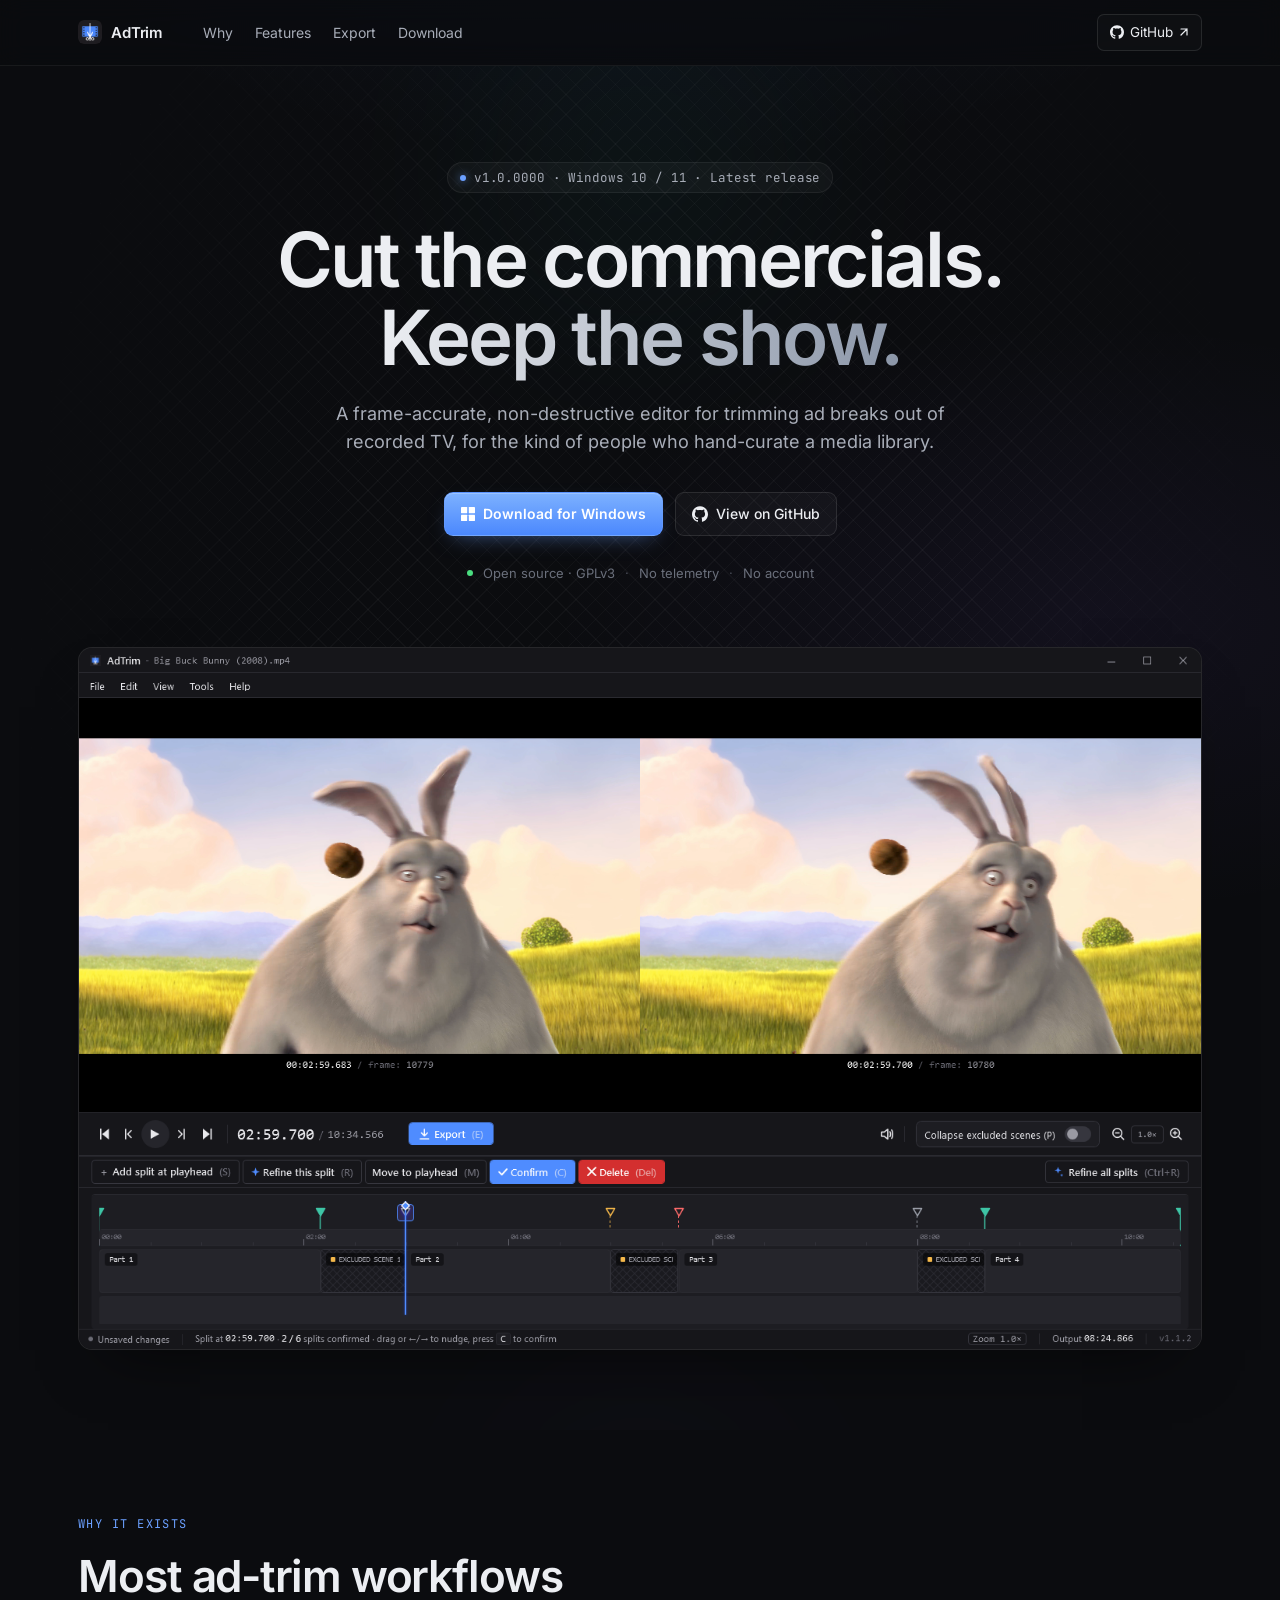
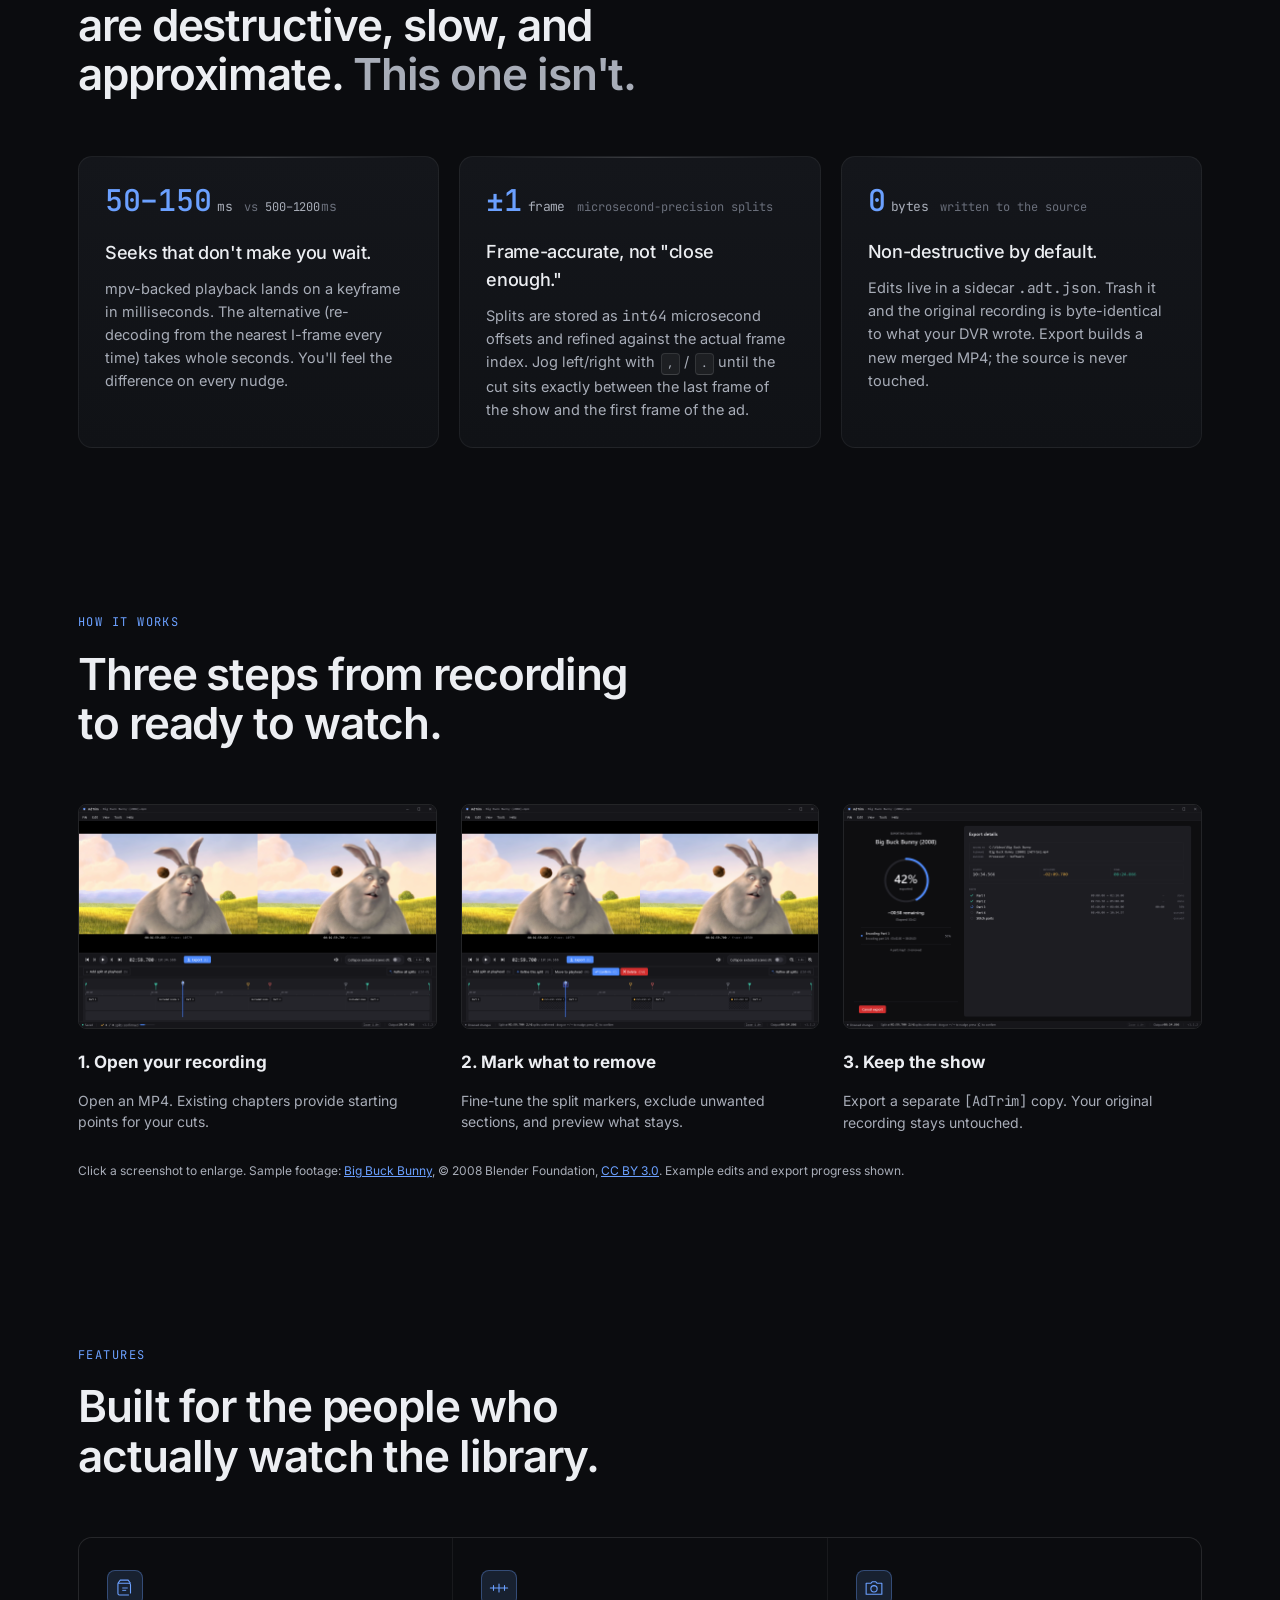
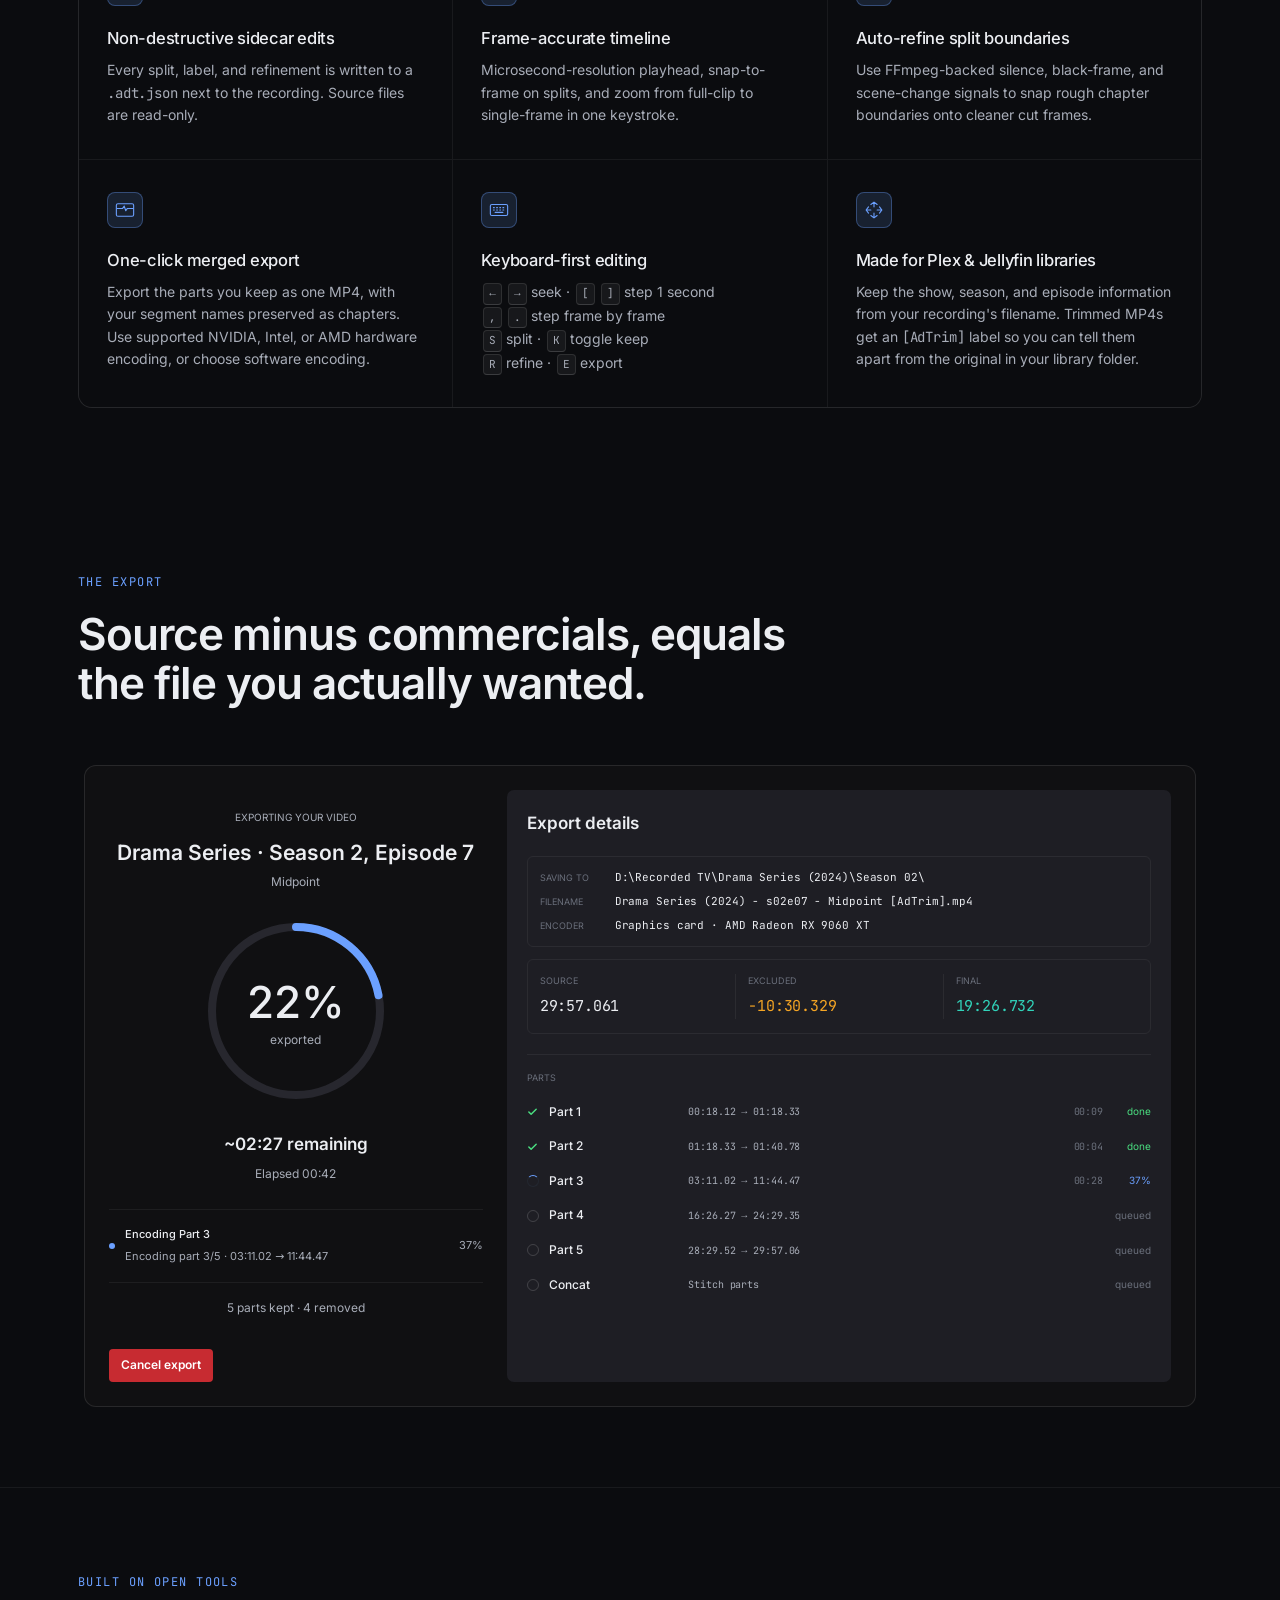
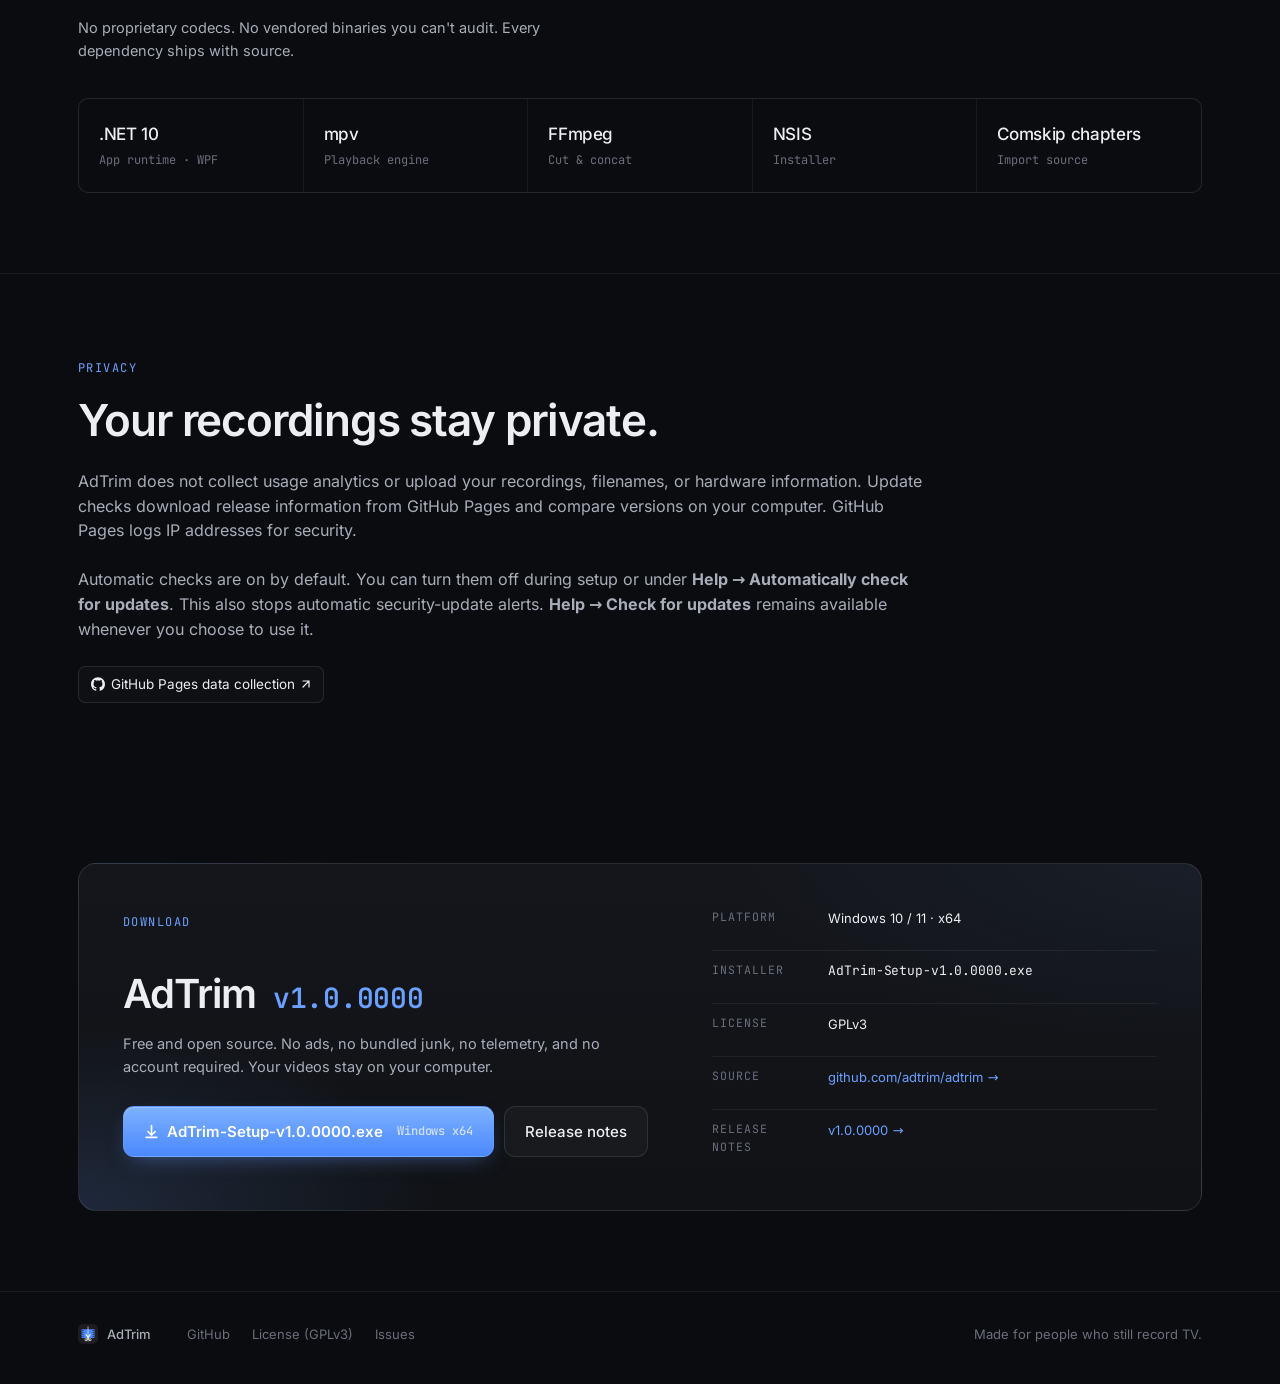
==== commit 096383c5: "Scale export preview and fingerprint site assets" ====
--- a/index.html
+++ b/index.html
@@ -245,6 +245,7 @@
         <h2 class="section-title">Source minus commercials, equals the file you actually wanted.</h2>
       </div>
 
+      <div class="export-preview">
       <div class="export-card" role="img" aria-label="Export screen example: 22 percent complete, with a progress summary on the left and export details on the right.">
         <div class="export-summary">
           <span class="export-heading">EXPORTING YOUR VIDEO</span>
@@ -336,6 +337,7 @@
             <span class="part-status">queued</span>
           </div>
         </div>
+      </div>
       </div>
       </div>
     </div>
--- a/styles.css
+++ b/styles.css
@@ -557,7 +557,9 @@
 @media (max-width: 880px) { .walkthrough-grid { grid-template-columns: 1fr; gap: 32px; } }
 
 
+.export-preview { max-width: 1112px; margin-inline: auto; overflow: hidden; }
 .export-card {
+  transform-origin: top left;
   display: grid;
   grid-template-columns: minmax(0, 0.9fr) minmax(0, 1.6fr);
   gap: 24px;
@@ -610,22 +612,6 @@
 .part-empty { border: 1px solid var(--hairline-3); }
 .part-spinner { border: 1.5px solid var(--surface-3); border-top-color: var(--blue); animation: spin 0.9s linear infinite; }
 @keyframes spin { to { transform: rotate(360deg); } }
-@media (max-width: 1000px) {
-  .export-card { grid-template-columns: 1fr; }
-  .export-summary { max-width: 400px; width: 100%; margin-inline: auto; }
-}
-@media (max-width: 600px) {
-  .export-card { padding: 16px; gap: 24px; }
-  .export-details { padding: 14px; }
-  .export-card-meta { grid-template-columns: 1fr; gap: 4px; }
-  .meta-value { margin-bottom: 8px; }
-  .export-totals { grid-template-columns: 1fr; gap: 12px; }
-  .total + .total { border-left: 0; }
-  .part { grid-template-columns: 14px 1fr auto; }
-  .part-range { grid-column: 2; grid-row: 2; }
-  .part-status { grid-column: 3; grid-row: 1; }
-  .part-dur { display: none; }
-}
 
 /* BUILT */
 .built { border-top: 1px solid var(--hairline); border-bottom: 1px solid var(--hairline); }
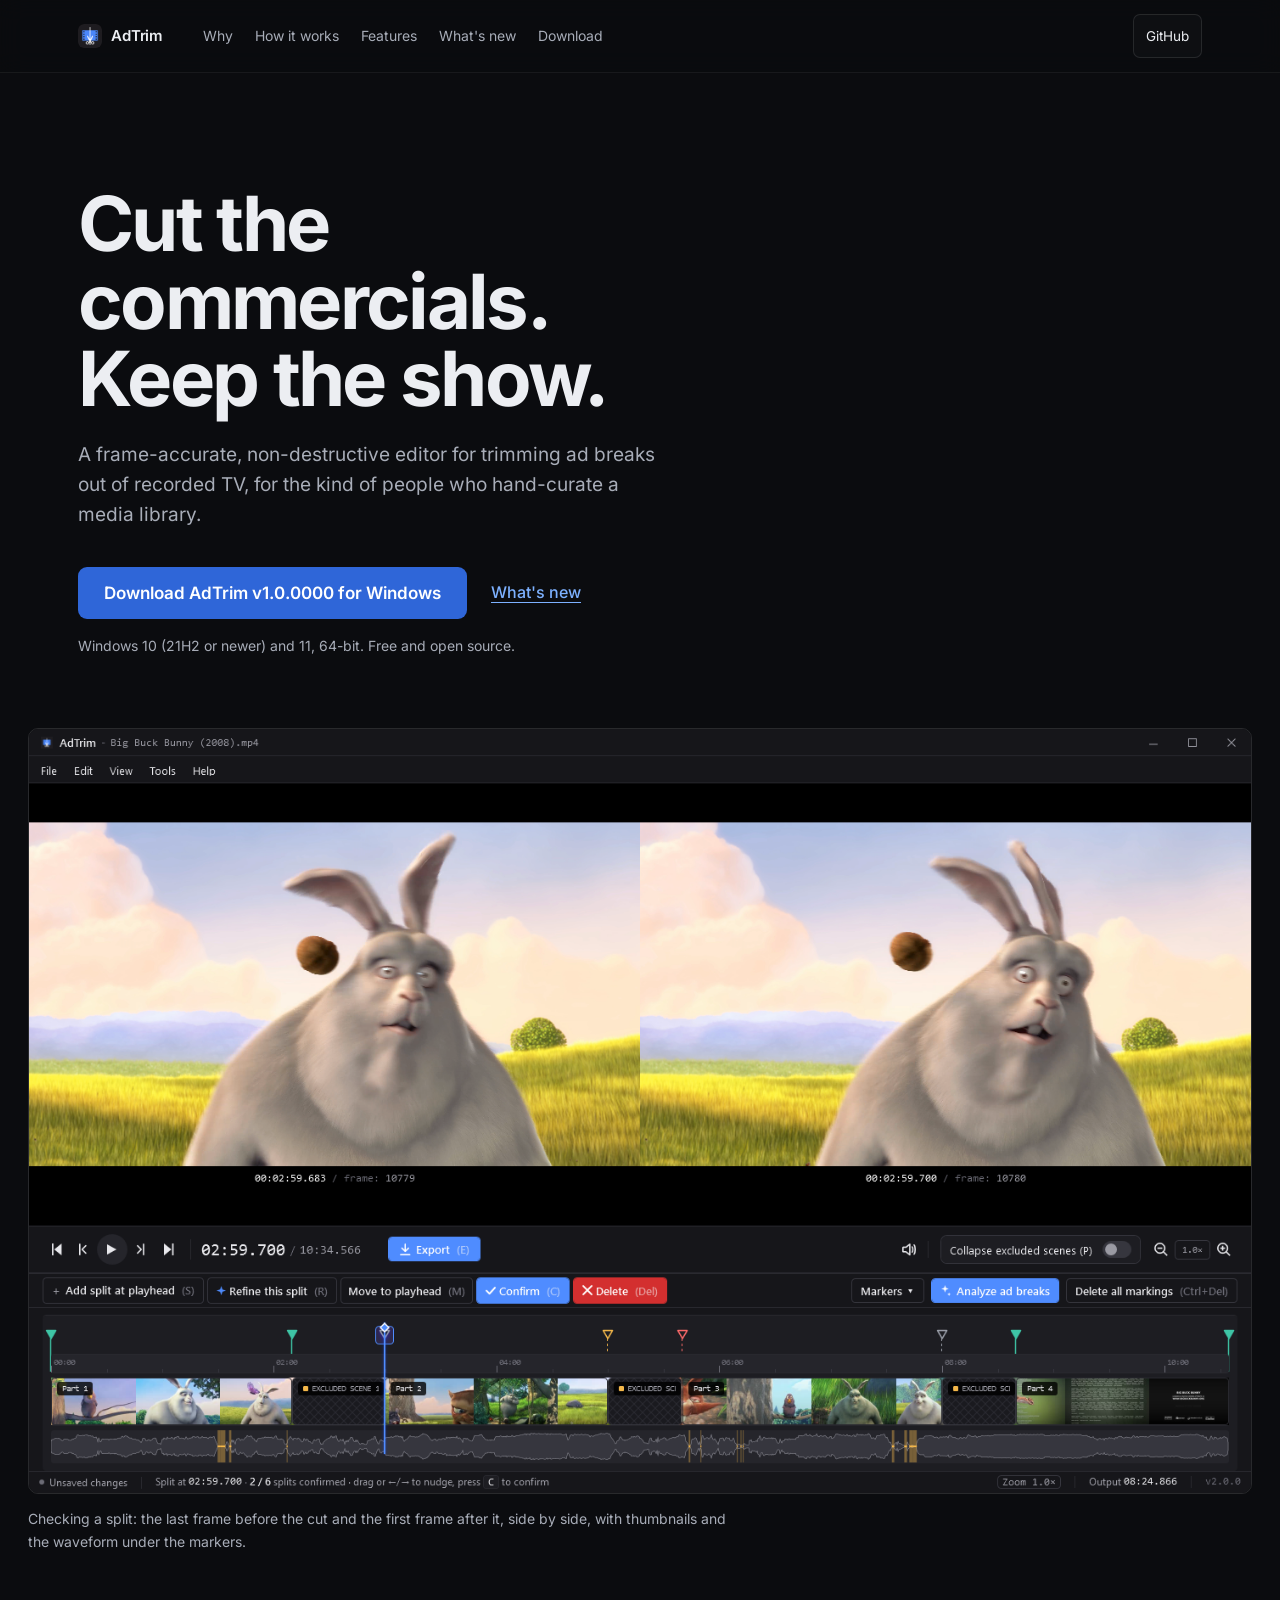
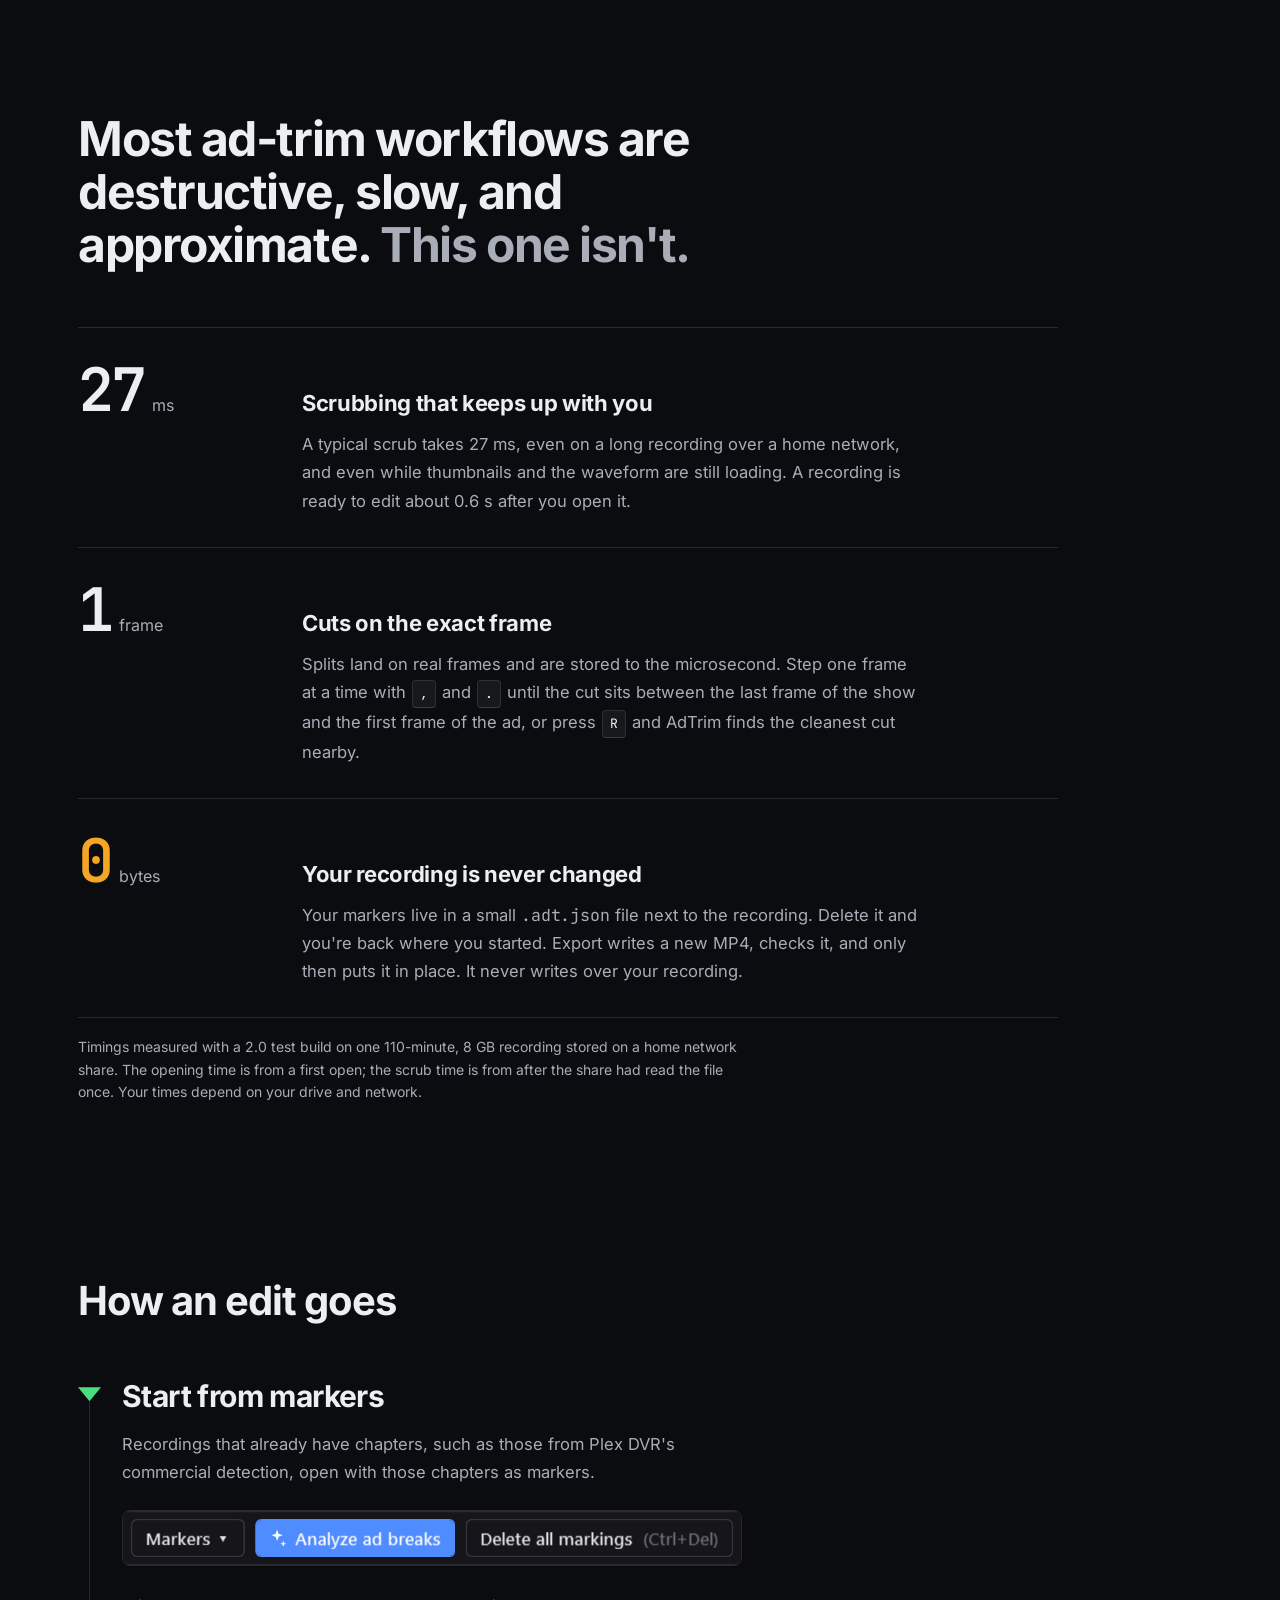
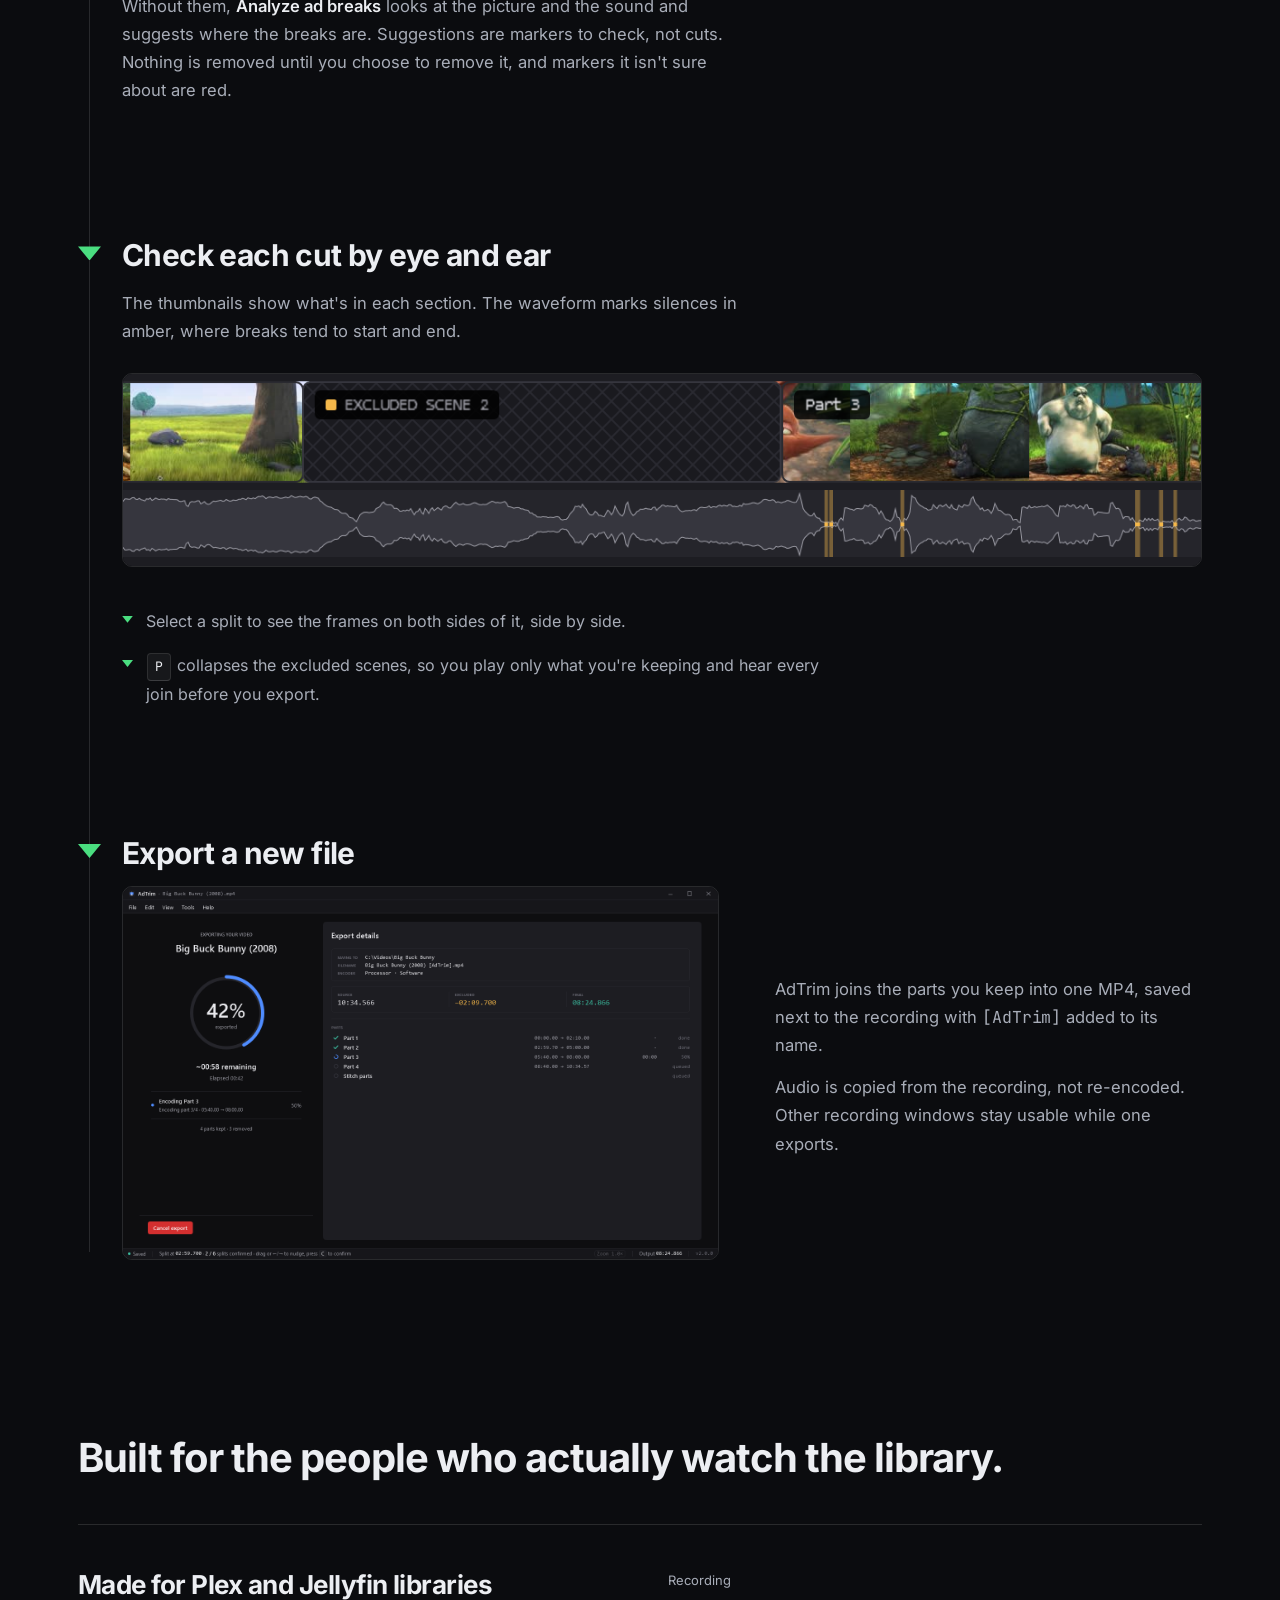
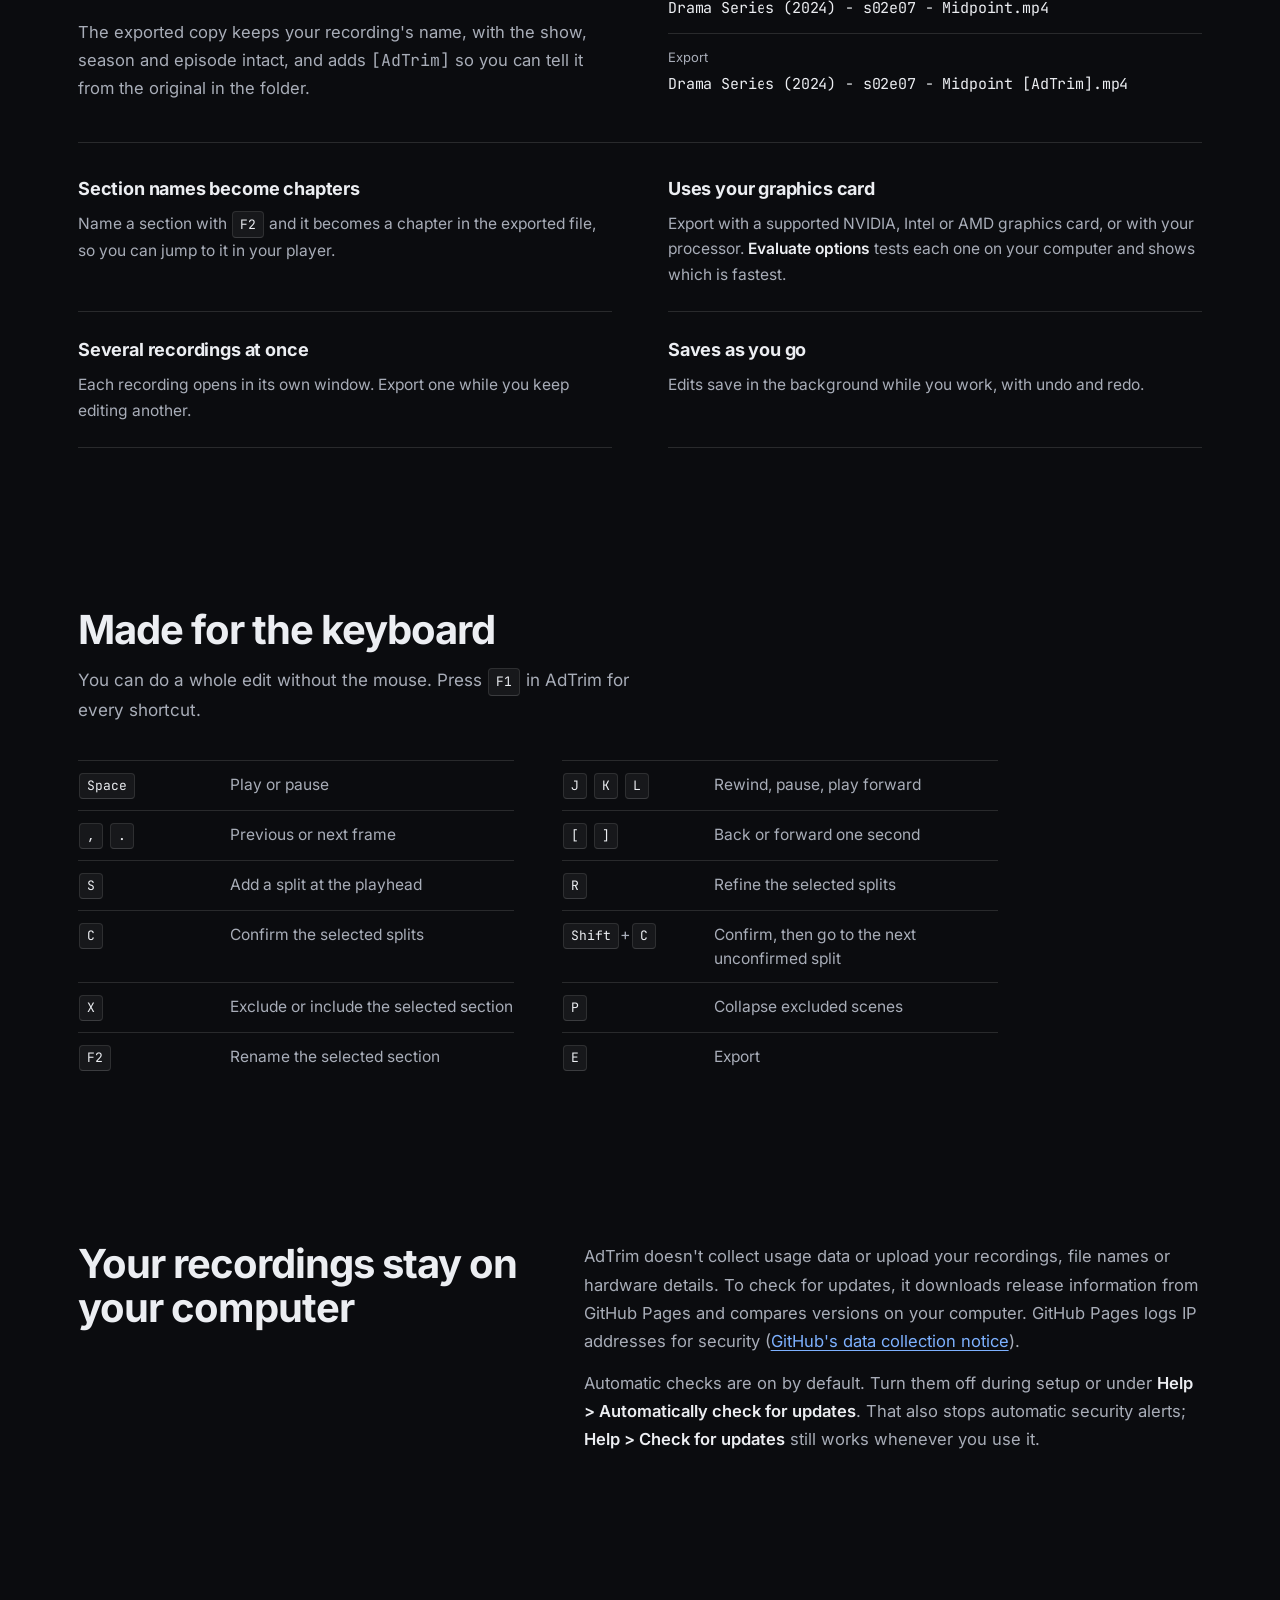
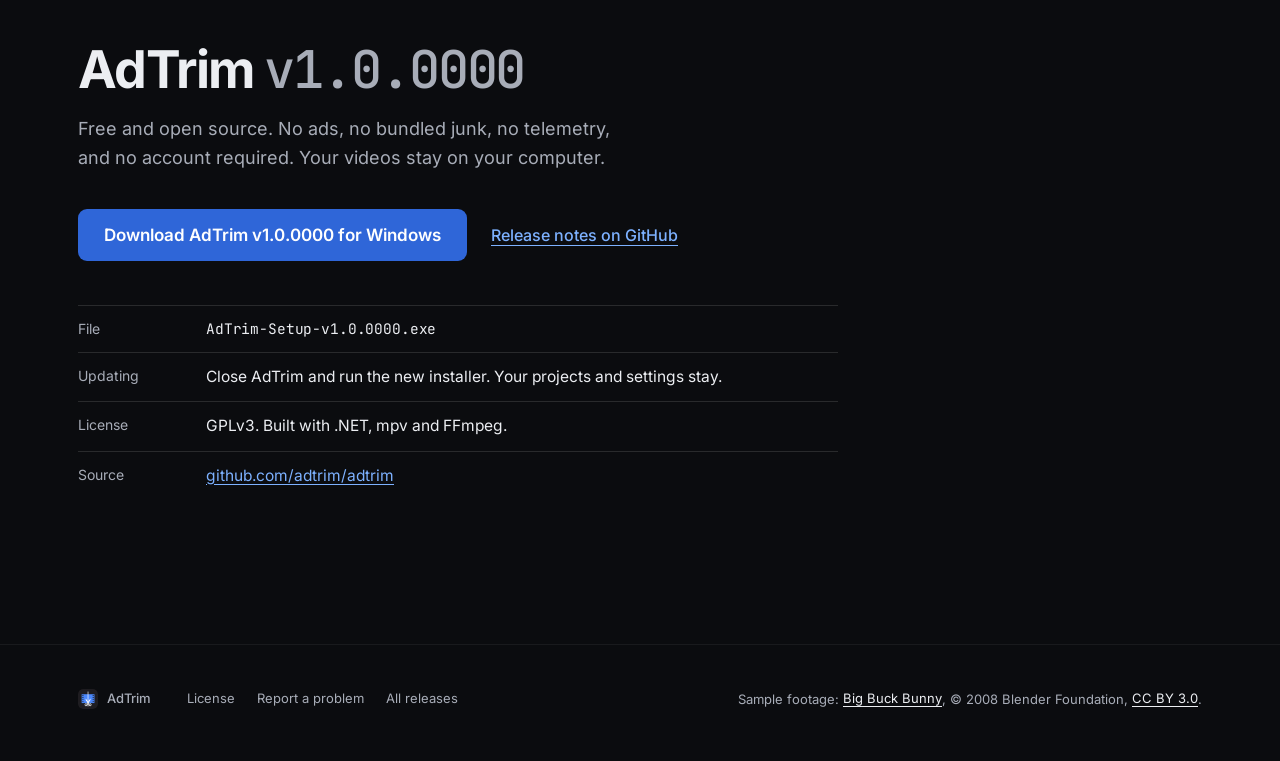
==== commit 803b2123: "Redesign the site for 2.0 and add the What's new page AdTrim 2.0 opens whats-new/ from its update no" ====
--- a/index.html
+++ b/index.html
@@ -2,14 +2,14 @@
 <html lang="en">
 <head>
 <meta charset="utf-8" />
-<meta name="viewport" content="width=device-width,initial-scale=1" />
+<meta name="viewport" content="width=device-width, initial-scale=1" />
 <title>AdTrim · Cut the commercials. Keep the show.</title>
-<meta name="description" content="A free, open-source Windows desktop app for surgically editing commercial breaks out of recorded TV. Frame-accurate, non-destructive, keyboard-driven." />
+<meta name="description" content="A frame-accurate, non-destructive editor for trimming ad breaks out of recorded TV, for the kind of people who hand-curate a media library." />
 <meta name="theme-color" content="#0B0C0F" />
 <link rel="icon" type="image/png" href="assets/icon-512.png" />
 <link rel="apple-touch-icon" href="assets/icon-512.png" />
 <meta property="og:title" content="AdTrim · Cut the commercials. Keep the show." />
-<meta property="og:description" content="A free, open-source Windows desktop app for surgically editing commercial breaks out of recorded TV. Frame-accurate, non-destructive, keyboard-driven." />
+<meta property="og:description" content="A frame-accurate, non-destructive editor for trimming ad breaks out of recorded TV, for the kind of people who hand-curate a media library." />
 <meta property="og:image" content="assets/icon-512.png" />
 <meta property="og:type" content="website" />
 <meta name="twitter:card" content="summary" />
@@ -21,425 +21,197 @@
 
 <header class="nav">
   <div class="nav-inner">
-    <a class="brand" href="#" aria-label="AdTrim home">
+    <a class="brand" href="#main" aria-label="AdTrim, back to top">
       <img class="brand-icon" src="assets/icon-512.png" alt="" width="24" height="24" />
       <span class="brand-word">AdTrim</span>
     </a>
     <nav class="nav-links" aria-label="Primary">
       <a href="#why">Why</a>
+      <a href="#how-it-works">How it works</a>
       <a href="#features">Features</a>
-      <a href="#export">Export</a>
+      <a href="whats-new/">What's new</a>
       <a href="#download">Download</a>
     </nav>
-    <a class="nav-cta" href="https://github.com/adtrim/adtrim" rel="noopener" target="_blank">
-      <svg class="nav-cta-logo" width="14" height="14" viewBox="0 0 24 24" aria-hidden="true">
-        <path fill="currentColor" d="M12 .297c-6.63 0-12 5.373-12 12 0 5.303 3.438 9.8 8.205 11.385.6.113.82-.258.82-.577 0-.285-.01-1.04-.015-2.04-3.338.724-4.042-1.61-4.042-1.61C4.422 18.07 3.633 17.7 3.633 17.7c-1.087-.744.084-.729.084-.729 1.205.084 1.838 1.236 1.838 1.236 1.07 1.835 2.809 1.305 3.495.998.108-.776.417-1.305.76-1.605-2.665-.3-5.466-1.332-5.466-5.93 0-1.31.465-2.38 1.235-3.22-.135-.303-.54-1.523.105-3.176 0 0 1.005-.322 3.3 1.23.96-.267 1.98-.399 3-.405 1.02.006 2.04.138 3 .405 2.28-1.552 3.285-1.23 3.285-1.23.645 1.653.24 2.873.12 3.176.765.84 1.23 1.91 1.23 3.22 0 4.61-2.805 5.625-5.475 5.92.42.36.81 1.096.81 2.22 0 1.606-.015 2.896-.015 3.286 0 .315.21.69.825.57C20.565 22.092 24 17.592 24 12.297c0-6.627-5.373-12-12-12"/>
-      </svg>
-      GitHub
-      <svg width="10" height="10" viewBox="0 0 10 10" aria-hidden="true"><path d="M2 2h6v6M2 8l6-6" stroke="currentColor" stroke-width="1.2" fill="none" stroke-linecap="round"/></svg>
-    </a>
+    <a class="nav-cta" href="https://github.com/adtrim/adtrim" rel="noopener" target="_blank">GitHub</a>
   </div>
 </header>
 
 <main id="main">
 
-  <!-- HERO -->
-  <section class="hero">
-    <div class="hero-bg" aria-hidden="true">
-      <div class="hero-grid"></div>
-      <div class="hero-glow hero-glow-1"></div>
-      <div class="hero-glow hero-glow-2"></div>
-    </div>
-
-    <div class="container hero-inner">
-      <a class="eyebrow" href="https://github.com/adtrim/adtrim/releases/tag/v1.0.0000" target="_blank" rel="noopener">
-        <span class="eyebrow-dot"></span>
-        <span>v1.0.0000 · Windows 10 / 11 · Latest release</span>
-      </a>
-
-      <h1 class="hero-title">
-        Cut the commercials.<br/>
-        <span class="hero-title-accent">Keep the show.</span>
-      </h1>
-
-      <p class="hero-lede">
-        A frame-accurate, non-destructive editor for trimming ad breaks out
-        of recorded TV, for the kind of people who hand-curate a media library.
-      </p>
-
-      <div class="hero-cta">
-        <a class="btn btn-primary" href="https://github.com/adtrim/adtrim/releases/download/v1.0.0000/AdTrim-Setup-v1.0.0000.exe">
-          <svg class="btn-logo" width="14" height="14" viewBox="0 0 14 14" aria-hidden="true">
-            <rect x="0" y="0" width="6.2" height="6.2" rx="0.4" fill="currentColor"/>
-            <rect x="7.8" y="0" width="6.2" height="6.2" rx="0.4" fill="currentColor"/>
-            <rect x="0" y="7.8" width="6.2" height="6.2" rx="0.4" fill="currentColor"/>
-            <rect x="7.8" y="7.8" width="6.2" height="6.2" rx="0.4" fill="currentColor"/>
-          </svg>
-          Download for Windows
-        </a>
-        <a class="btn btn-ghost" href="https://github.com/adtrim/adtrim" rel="noopener" target="_blank">
-          <svg class="btn-logo" width="16" height="16" viewBox="0 0 24 24" aria-hidden="true">
-            <path fill="currentColor" d="M12 .297c-6.63 0-12 5.373-12 12 0 5.303 3.438 9.8 8.205 11.385.6.113.82-.258.82-.577 0-.285-.01-1.04-.015-2.04-3.338.724-4.042-1.61-4.042-1.61C4.422 18.07 3.633 17.7 3.633 17.7c-1.087-.744.084-.729.084-.729 1.205.084 1.838 1.236 1.838 1.236 1.07 1.835 2.809 1.305 3.495.998.108-.776.417-1.305.76-1.605-2.665-.3-5.466-1.332-5.466-5.93 0-1.31.465-2.38 1.235-3.22-.135-.303-.54-1.523.105-3.176 0 0 1.005-.322 3.3 1.23.96-.267 1.98-.399 3-.405 1.02.006 2.04.138 3 .405 2.28-1.552 3.285-1.23 3.285-1.23.645 1.653.24 2.873.12 3.176.765.84 1.23 1.91 1.23 3.22 0 4.61-2.805 5.625-5.475 5.92.42.36.81 1.096.81 2.22 0 1.606-.015 2.896-.015 3.286 0 .315.21.69.825.57C20.565 22.092 24 17.592 24 12.297c0-6.627-5.373-12-12-12"/>
-          </svg>
-          View on GitHub
-        </a>
-      </div>
-
-      <div class="hero-meta">
-        <span><span class="dot dot-green"></span> Open source · GPLv3</span>
-        <span class="hero-meta-sep">·</span>
-        <span>No telemetry</span>
-        <span class="hero-meta-sep">·</span>
-        <span>No account</span>
-      </div>
-
-      <!-- Product screenshot -->
-      <figure class="hero-shot">
-        <img src="assets/screenshots/timeline-hero.png"
-             alt="AdTrim showing adjacent Big Buck Bunny frames, three excluded sections, mixed split statuses, and a selected split's editing controls."
-             width="1440" height="900"
-             loading="eager" decoding="async" />
-      </figure>
-    </div>
-  </section>
-
-  <!-- WHY -->
-  <section class="why" id="why">
-    <div class="container">
-      <div class="section-head">
-        <span class="section-eyebrow">Why it exists</span>
-        <h2 class="section-title">Most ad-trim workflows are destructive, slow, and approximate. <span class="muted">This one isn't.</span></h2>
-      </div>
-
-      <div class="why-grid">
-        <div class="why-card">
-          <div class="why-card-stat">
-            <span class="why-card-num"><span class="num-mono">50–150</span><span class="num-unit">ms</span></span>
-            <span class="why-card-vs">vs <span class="num-mono">500–1200</span><span class="num-unit">ms</span></span>
-          </div>
-          <h3>Seeks that don't make you wait.</h3>
-          <p>mpv-backed playback lands on a keyframe in milliseconds. The alternative (re-decoding from the nearest I-frame every time) takes whole seconds. You'll feel the difference on every nudge.</p>
-        </div>
-
-        <div class="why-card">
-          <div class="why-card-stat">
-            <span class="why-card-num"><span class="num-mono">±1</span><span class="num-unit">frame</span></span>
-            <span class="why-card-vs">microsecond-precision splits</span>
-          </div>
-          <h3>Frame-accurate, not "close enough."</h3>
-          <p>Splits are stored as <span class="mono">int64</span> microsecond offsets and refined against the actual frame index. Jog left/right with <kbd>,</kbd> / <kbd>.</kbd> until the cut sits exactly between the last frame of the show and the first frame of the ad.</p>
-        </div>
-
-        <div class="why-card">
-          <div class="why-card-stat">
-            <span class="why-card-num">0<span class="num-unit">bytes</span></span>
-            <span class="why-card-vs">written to the source</span>
-          </div>
-          <h3>Non-destructive by default.</h3>
-          <p>Edits live in a sidecar <span class="mono">.adt.json</span>. Trash it and the original recording is byte-identical to what your DVR wrote. Export builds a new merged MP4; the source is never touched.</p>
-        </div>
-      </div>
-    </div>
-  </section>
-
-  <!-- FEATURES -->
-  <section class="walkthrough" id="how-it-works">
-    <div class="container">
-      <div class="section-head">
-        <span class="section-eyebrow">How it works</span>
-        <h2 class="section-title">Three steps from recording to ready to watch.</h2>
-      </div>
-      <div class="walkthrough-grid">
-        <figure>
-          <a class="screenshot-link" href="assets/screenshots/walkthrough-open.png" data-caption="1. Open your recording" aria-label="Enlarge screenshot: open your recording">
-            <img src="assets/screenshots/walkthrough-open.png" alt="AdTrim with Big Buck Bunny loaded and chapter markers on the timeline." loading="lazy" width="1440" height="900" />
-          </a>
-          <figcaption><h3>1. Open your recording</h3><p>Open an MP4. Existing chapters provide starting points for your cuts.</p></figcaption>
-        </figure>
-        <figure>
-          <a class="screenshot-link" href="assets/screenshots/walkthrough-edit.png" data-caption="2. Mark what to remove" aria-label="Enlarge screenshot: mark what to remove">
-            <img src="assets/screenshots/walkthrough-edit.png" alt="A selected split with adjacent video frames and an excluded timeline section." loading="lazy" width="1440" height="900" />
-          </a>
-          <figcaption><h3>2. Mark what to remove</h3><p>Fine-tune the split markers, exclude unwanted sections, and preview what stays.</p></figcaption>
-        </figure>
-        <figure>
-          <a class="screenshot-link" href="assets/screenshots/walkthrough-export.png" data-caption="3. Keep the show" aria-label="Enlarge screenshot: keep the show">
-            <img src="assets/screenshots/walkthrough-export.png" alt="AdTrim's export screen with a progress ring, kept parts, and an AdTrim-labeled output filename." loading="lazy" width="1440" height="900" />
-          </a>
-          <figcaption><h3>3. Keep the show</h3><p>Export a separate <span class="mono">[AdTrim]</span> copy. Your original recording stays untouched.</p></figcaption>
-        </figure>
-      </div>
-      <p class="screenshot-credit">Click a screenshot to enlarge. Sample footage: <a href="https://peach.blender.org/about/" target="_blank" rel="noopener">Big Buck Bunny</a>, © 2008 Blender Foundation, <a href="https://creativecommons.org/licenses/by/3.0/" target="_blank" rel="noopener">CC BY 3.0</a>. Example edits and export progress shown.</p>
-    </div>
-  </section>
-
-  <dialog class="screenshot-dialog" aria-labelledby="screenshot-title">
-    <div class="screenshot-dialog-head"><h2 id="screenshot-title">Screenshot</h2><button type="button" class="screenshot-close" aria-label="Close screenshot">Close</button></div>
-    <img alt="" />
-  </dialog>
-
-  <section class="features" id="features">
-    <div class="container">
-      <div class="section-head">
-        <span class="section-eyebrow">Features</span>
-        <h2 class="section-title">Built for the people who actually watch the library.</h2>
-      </div>
-
-      <div class="feature-grid">
-        <div class="feature">
-          <div class="feature-icon" aria-hidden="true">
-            <svg viewBox="0 0 28 28" width="22" height="22"><path d="M5 8h14a2 2 0 0 1 2 2v11M5 8v13a2 2 0 0 0 2 2h12M5 8L8 4h10l3 4" stroke="currentColor" stroke-width="1.4" fill="none" stroke-linejoin="round"/><path d="M11 14h6M11 17h4" stroke="currentColor" stroke-width="1.2" fill="none" stroke-linecap="round"/></svg>
-          </div>
-          <h3>Non-destructive sidecar edits</h3>
-          <p>Every split, label, and refinement is written to a <span class="mono">.adt.json</span> next to the recording. Source files are read-only.</p>
-        </div>
-
-        <div class="feature">
-          <div class="feature-icon" aria-hidden="true">
-            <svg viewBox="0 0 28 28" width="22" height="22"><path d="M3 14h22M7 11v6M14 9v10M21 11v6" stroke="currentColor" stroke-width="1.4" fill="none" stroke-linecap="round"/></svg>
-          </div>
-          <h3>Frame-accurate timeline</h3>
-          <p>Microsecond-resolution playhead, snap-to-frame on splits, and zoom from full-clip to single-frame in one keystroke.</p>
-        </div>
-
-        <div class="feature">
-          <div class="feature-icon" aria-hidden="true">
-            <svg viewBox="0 0 28 28" width="22" height="22"><path d="M4 8h6l2-2h4l2 2h6v14H4z" stroke="currentColor" stroke-width="1.4" fill="none" stroke-linejoin="round"/><circle cx="14" cy="15" r="4" stroke="currentColor" stroke-width="1.4" fill="none"/><path d="M14 11v0" stroke="currentColor" stroke-width="1.6" stroke-linecap="round"/></svg>
-          </div>
-          <h3>Auto-refine split boundaries</h3>
-          <p>Use FFmpeg-backed silence, black-frame, and scene-change signals to snap rough chapter boundaries onto cleaner cut frames.</p>
-        </div>
-
-        <div class="feature">
-          <div class="feature-icon" aria-hidden="true">
-            <svg viewBox="0 0 28 28" width="22" height="22"><path d="M4 12h7l2-3 2 6 2-3h7" stroke="currentColor" stroke-width="1.4" fill="none" stroke-linecap="round" stroke-linejoin="round"/><rect x="3" y="6" width="22" height="16" rx="2" stroke="currentColor" stroke-width="1.4" fill="none"/></svg>
-          </div>
-          <h3>One-click merged export</h3>
-          <p>Export the parts you keep as one MP4, with your segment names preserved as chapters. Use supported NVIDIA, Intel, or AMD hardware encoding, or choose software encoding.</p>
-        </div>
-
-        <div class="feature">
-          <div class="feature-icon" aria-hidden="true">
-            <svg viewBox="0 0 28 28" width="22" height="22"><rect x="3" y="7" width="22" height="14" rx="2" stroke="currentColor" stroke-width="1.4" fill="none"/><path d="M7 11h1M11 11h1M15 11h1M19 11h1M7 14h1M11 14h1M15 14h1M19 14h1M9 17h10" stroke="currentColor" stroke-width="1.4" fill="none" stroke-linecap="round"/></svg>
-          </div>
-          <h3>Keyboard-first editing</h3>
-          <p><kbd>←</kbd> <kbd>→</kbd> seek · <kbd>[</kbd> <kbd>]</kbd> step 1 second<br><kbd>,</kbd> <kbd>.</kbd> step frame by frame<br><kbd>S</kbd> split · <kbd>K</kbd> toggle keep<br><kbd>R</kbd> refine · <kbd>E</kbd> export</p>
-        </div>
-
-        <div class="feature">
-          <div class="feature-icon" aria-hidden="true">
-            <svg viewBox="0 0 28 28" width="22" height="22"><path d="M14 4v6M10 7l4-3 4 3M14 24v-6M10 21l4 3 4-3M4 14h6M7 10l-3 4 3 4M24 14h-6M21 10l3 4-3 4" stroke="currentColor" stroke-width="1.4" fill="none" stroke-linecap="round" stroke-linejoin="round"/></svg>
-          </div>
-          <h3>Made for Plex &amp; Jellyfin libraries</h3>
-          <p>Keep the show, season, and episode information from your recording's filename. Trimmed MP4s get an <span class="mono">[AdTrim]</span> label so you can tell them apart from the original in your library folder.</p>
-        </div>
-      </div>
-    </div>
-  </section>
-
-  <!-- EXPORT FLOW -->
-  <section class="export" id="export">
-    <div class="container">
-      <div class="section-head">
-        <span class="section-eyebrow">The export</span>
-        <h2 class="section-title">Source minus commercials, equals the file you actually wanted.</h2>
-      </div>
-
-      <div class="export-preview">
-      <div class="export-card" role="img" aria-label="Export screen example: 22 percent complete, with a progress summary on the left and export details on the right.">
-        <div class="export-summary">
-          <span class="export-heading">EXPORTING YOUR VIDEO</span>
-          <h3>Drama Series · Season 2, Episode 7</h3>
-          <p class="export-subtitle">Midpoint</p>
-          <div class="export-dial" aria-hidden="true">
-            <svg viewBox="0 0 184 184"><circle class="dial-track" cx="92" cy="92" r="84"/><circle class="dial-fill" cx="92" cy="92" r="84" pathLength="100" stroke-dasharray="22 100"/></svg>
-            <div><strong>22%</strong><span>exported</span></div>
-          </div>
-          <p class="export-remaining">~02:27 remaining</p>
-          <p class="export-elapsed">Elapsed 00:42</p>
-          <div class="export-current"><span class="export-current-dot"></span><div><strong>Encoding Part 3</strong><span>Encoding part 3/5 · 03:11.02 → 11:44.47</span></div><span>37%</span></div>
-          <p class="export-counts">5 parts kept · 4 removed</p>
-          <div class="export-actions"><span class="export-cancel">Cancel export</span></div>
-        </div>
-        <div class="export-details">
-          <h3>Export details</h3>
-        <div class="export-card-meta">
+  <section class="h-open">
+    <div class="container">
+      <h1 class="h-title">Cut the commercials. Keep the show.</h1>
+      <p class="h-lede">A frame-accurate, non-destructive editor for trimming ad breaks out of recorded TV, for the kind of people who hand-curate a media library.</p>
+      <div class="h-actions">
+        <a class="h-download" href="https://github.com/adtrim/adtrim/releases/download/v1.0.0000/AdTrim-Setup-v1.0.0000.exe">Download AdTrim v1.0.0000 for Windows</a>
+        <a class="h-link" href="whats-new/">What's new</a>
+      </div>
+      <p class="h-fine">Windows 10 (21H2 or newer) and 11, 64-bit. Free and open source.</p>
+    </div>
+    <figure class="h-hero">
+      <img src="assets/screenshots/timeline-hero.png" width="1440" height="900" fetchpriority="high"
+           alt="AdTrim editing a split in Big Buck Bunny: the frames on each side of the cut shown side by side, the editing toolbar, and a timeline with markers, thumbnails, excluded sections and a waveform." />
+      <figcaption>Checking a split: the last frame before the cut and the first frame after it, side by side, with thumbnails and the waveform under the markers.</figcaption>
+    </figure>
+  </section>
+
+  <section class="h-why" id="why" aria-labelledby="why-title">
+    <div class="container">
+      <h2 class="h-why-title" id="why-title">Most ad-trim workflows are destructive, slow, and approximate. <span>This one isn't.</span></h2>
+      <div class="h-why-rows">
+        <div class="h-why-row">
+          <p class="h-stat"><span class="mono">27</span><span class="h-unit">ms</span></p>
           <div>
-            <span class="meta-label">Saving to</span>
-            <span class="meta-value mono">D:\Recorded TV\Drama Series (2024)\Season 02\</span>
-          </div>
+            <h3>Scrubbing that keeps up with you</h3>
+            <p>A typical scrub takes 27 ms, even on a long recording over a home network, and even while thumbnails and the waveform are still loading. A recording is ready to edit about 0.6 s after you open it.</p>
+          </div>
+        </div>
+        <div class="h-why-row">
+          <p class="h-stat"><span class="mono">1</span><span class="h-unit">frame</span></p>
           <div>
-            <span class="meta-label">Filename</span>
-            <span class="meta-value mono">Drama Series (2024) - s02e07 - Midpoint [AdTrim].mp4</span>
-          </div>
+            <h3>Cuts on the exact frame</h3>
+            <p>Splits land on real frames and are stored to the microsecond. Step one frame at a time with <kbd>,</kbd> and <kbd>.</kbd> until the cut sits between the last frame of the show and the first frame of the ad, or press <kbd>R</kbd> and AdTrim finds the cleanest cut nearby.</p>
+          </div>
+        </div>
+        <div class="h-why-row">
+          <p class="h-stat h-stat-accent"><span class="mono">0</span><span class="h-unit">bytes</span></p>
           <div>
-            <span class="meta-label">Encoder</span>
-            <span class="meta-value mono">Graphics card · AMD Radeon RX 9060 XT</span>
-          </div>
-        </div>
-
-        <div class="export-totals">
-          <div class="total">
-            <span class="total-label">SOURCE</span>
-            <span class="total-value mono">29:57.061</span>
-          </div>
-          <div class="total total-amber">
-            <span class="total-label">EXCLUDED</span>
-            <span class="total-value mono">−10:30.329</span>
-          </div>
-          <div class="total total-teal">
-            <span class="total-label">FINAL</span>
-            <span class="total-value mono">19:26.732</span>
-          </div>
-        </div>
-
-        <div class="parts">
-          <div class="part part-done">
-            <span class="part-check"><svg width="11" height="11" viewBox="0 0 12 12" aria-hidden="true"><path d="M2 6.5l2.5 2.5L10 3.5" stroke="currentColor" stroke-width="1.6" fill="none" stroke-linecap="round" stroke-linejoin="round"/></svg></span>
-            <span class="part-name">Part 1</span>
-            <span class="part-range mono">00:18.12 → 01:18.33</span>
-            <span class="part-dur mono">00:09</span>
-            <span class="part-status">done</span>
-          </div>
-          <div class="part part-done">
-            <span class="part-check"><svg width="11" height="11" viewBox="0 0 12 12" aria-hidden="true"><path d="M2 6.5l2.5 2.5L10 3.5" stroke="currentColor" stroke-width="1.6" fill="none" stroke-linecap="round" stroke-linejoin="round"/></svg></span>
-            <span class="part-name">Part 2</span>
-            <span class="part-range mono">01:18.33 → 01:40.78</span>
-            <span class="part-dur mono">00:04</span>
-            <span class="part-status">done</span>
-          </div>
-          <div class="part part-active">
-            <span class="part-spinner" aria-hidden="true"></span>
-            <span class="part-name">Part 3</span>
-            <span class="part-range mono">03:11.02 → 11:44.47</span>
-            <span class="part-dur mono">00:28</span>
-            <span class="part-status">37%</span>
-          </div>
-          <div class="part part-queued">
-            <span class="part-empty" aria-hidden="true"></span>
-            <span class="part-name">Part 4</span>
-            <span class="part-range mono">16:26.27 → 24:29.35</span>
-            <span class="part-dur mono"></span>
-            <span class="part-status">queued</span>
-          </div>
-          <div class="part part-queued">
-            <span class="part-empty" aria-hidden="true"></span>
-            <span class="part-name">Part 5</span>
-            <span class="part-range mono">28:29.52 → 29:57.06</span>
-            <span class="part-dur mono"></span>
-            <span class="part-status">queued</span>
-          </div>
-          <div class="part part-queued">
-            <span class="part-empty" aria-hidden="true"></span>
-            <span class="part-name">Concat</span>
-            <span class="part-range mono">Stitch parts</span>
-            <span class="part-dur mono"></span>
-            <span class="part-status">queued</span>
-          </div>
-        </div>
-      </div>
-      </div>
-      </div>
-    </div>
-  </section>
-
-  <!-- BUILT ON -->
-  <section class="built">
-    <div class="container">
-      <div class="built-head">
-        <span class="section-eyebrow">Built on open tools</span>
-        <p class="built-sub">No proprietary codecs. No vendored binaries you can't audit. Every dependency ships with source.</p>
-      </div>
-      <ul class="built-strip">
-        <li>
-          <span class="built-name">.NET 10</span>
-          <span class="built-role">App runtime · WPF</span>
+            <h3>Your recording is never changed</h3>
+            <p>Your markers live in a small <span class="mono">.adt.json</span> file next to the recording. Delete it and you're back where you started. Export writes a new MP4, checks it, and only then puts it in place. It never writes over your recording.</p>
+          </div>
+        </div>
+      </div>
+      <p class="h-small">Timings measured with a 2.0 test build on one 110-minute, 8 GB recording stored on a home network share. The opening time is from a first open; the scrub time is from after the share had read the file once. Your times depend on your drive and network.</p>
+    </div>
+  </section>
+
+  <section class="h-how" id="how-it-works" aria-labelledby="how-title">
+    <div class="container">
+      <h2 class="h-section-title" id="how-title">How an edit goes</h2>
+      <ol class="h-rail">
+
+        <li class="h-step">
+          <span class="h-marker" aria-hidden="true"></span>
+          <h3>Start from markers</h3>
+          <p>Recordings that already have chapters, such as those from Plex DVR's commercial detection, open with those chapters as markers.</p>
+          <img class="h-toolbar" src="assets/screenshots/analyze-toolbar.png" width="934" height="82" loading="lazy"
+               alt="The marker menu, the Analyze ad breaks button and Delete all markings in the AdTrim toolbar." />
+          <p>Without them, <strong>Analyze ad breaks</strong> looks at the picture and the sound and suggests where the breaks are. Suggestions are markers to check, not cuts. Nothing is removed until you choose to remove it, and markers it isn't sure about are red.</p>
         </li>
-        <li>
-          <span class="built-name">mpv</span>
-          <span class="built-role">Playback engine</span>
+
+        <li class="h-step">
+          <span class="h-marker" aria-hidden="true"></span>
+          <h3>Check each cut by eye and ear</h3>
+          <p class="h-step-lede">The thumbnails show what's in each section. The waveform marks silences in amber, where breaks tend to start and end.</p>
+          <img class="h-wide" src="assets/screenshots/timeline-detail.png" width="1192" height="212" loading="lazy"
+               alt="Close-up of the timeline around an excluded scene: thumbnails above, the waveform below, and amber marks at the silences just after the scene ends." />
+          <ul class="h-points">
+            <li>Select a split to see the frames on both sides of it, side by side.</li>
+            <li><kbd>P</kbd> collapses the excluded scenes, so you play only what you're keeping and hear every join before you export.</li>
+          </ul>
         </li>
-        <li>
-          <span class="built-name">FFmpeg</span>
-          <span class="built-role">Cut &amp; concat</span>
+
+        <li class="h-step">
+          <span class="h-marker" aria-hidden="true"></span>
+          <h3>Export a new file</h3>
+          <div class="h-step-split">
+            <img src="assets/screenshots/walkthrough-export.png" width="1440" height="900" loading="lazy"
+                 alt="AdTrim's export screen at 42 percent, with the source, excluded and final lengths, and four kept parts being encoded." />
+            <div>
+              <p>AdTrim joins the parts you keep into one MP4, saved next to the recording with <span class="mono">[AdTrim]</span> added to its name.</p>
+              <p>Audio is copied from the recording, not re-encoded. Other recording windows stay usable while one exports.</p>
+            </div>
+          </div>
         </li>
-        <li>
-          <span class="built-name">NSIS</span>
-          <span class="built-role">Installer</span>
-        </li>
-        <li>
-          <span class="built-name">Comskip chapters</span>
-          <span class="built-role">Import source</span>
-        </li>
-      </ul>
-    </div>
-  </section>
-
-  <!-- PRIVACY -->
-  <section class="privacy" id="privacy" aria-labelledby="privacy-title">
-    <div class="container">
-      <span class="section-eyebrow">Privacy</span>
-      <h2 class="section-title" id="privacy-title">Your recordings stay private.</h2>
-        <p>AdTrim does not collect usage analytics or upload your recordings, filenames, or hardware information. Update checks download release information from GitHub Pages and compare versions on your computer. GitHub Pages logs IP addresses for security.</p>
-        <p>Automatic checks are on by default. You can turn them off during setup or under <strong>Help → Automatically check for updates</strong>. This also stops automatic security-update alerts. <strong>Help → Check for updates</strong> remains available whenever you choose to use it.</p>
-        <p><a class="nav-cta" href="https://docs.github.com/en/pages/getting-started-with-github-pages/what-is-github-pages#data-collection" rel="noopener" target="_blank">
-      <svg class="nav-cta-logo" width="14" height="14" viewBox="0 0 24 24" aria-hidden="true">
-        <path fill="currentColor" d="M12 .297c-6.63 0-12 5.373-12 12 0 5.303 3.438 9.8 8.205 11.385.6.113.82-.258.82-.577 0-.285-.01-1.04-.015-2.04-3.338.724-4.042-1.61-4.042-1.61C4.422 18.07 3.633 17.7 3.633 17.7c-1.087-.744.084-.729.084-.729 1.205.084 1.838 1.236 1.838 1.236 1.07 1.835 2.809 1.305 3.495.998.108-.776.417-1.305.76-1.605-2.665-.3-5.466-1.332-5.466-5.93 0-1.31.465-2.38 1.235-3.22-.135-.303-.54-1.523.105-3.176 0 0 1.005-.322 3.3 1.23.96-.267 1.98-.399 3-.405 1.02.006 2.04.138 3 .405 2.28-1.552 3.285-1.23 3.285-1.23.645 1.653.24 2.873.12 3.176.765.84 1.23 1.91 1.23 3.22 0 4.61-2.805 5.625-5.475 5.92.42.36.81 1.096.81 2.22 0 1.606-.015 2.896-.015 3.286 0 .315.21.69.825.57C20.565 22.092 24 17.592 24 12.297c0-6.627-5.373-12-12-12"/>
-      </svg>
-      GitHub Pages data collection
-      <svg width="10" height="10" viewBox="0 0 10 10" aria-hidden="true"><path d="M2 2h6v6M2 8l6-6" stroke="currentColor" stroke-width="1.2" fill="none" stroke-linecap="round"/></svg>
-    </a></p>
-    </div>
-  </section>
-
-  <!-- DOWNLOAD -->
-  <section class="download" id="download">
-    <div class="container">
-      <div class="download-card">
-        <div class="download-left">
-          <span class="section-eyebrow">Download</span>
-          <h2 class="download-title">AdTrim <span class="mono download-version">v1.0.0000</span></h2>
-          <p class="download-sub">Free and open source. No ads, no bundled junk, no telemetry, and no account required. Your videos stay on your computer.</p>
-
-          <div class="download-cta">
-            <a class="btn btn-primary btn-lg" href="https://github.com/adtrim/adtrim/releases/download/v1.0.0000/AdTrim-Setup-v1.0.0000.exe">
-              <svg width="15" height="15" viewBox="0 0 14 14" aria-hidden="true"><path d="M7 1.5v8M3.5 7L7 10.5 10.5 7M2 12.5h10" stroke="currentColor" stroke-width="1.5" fill="none" stroke-linecap="round" stroke-linejoin="round"/></svg>
-              AdTrim-Setup-v1.0.0000.exe
-              <span class="btn-meta mono">Windows x64</span>
-            </a>
-            <a class="btn btn-ghost btn-lg" href="https://github.com/adtrim/adtrim/releases/tag/v1.0.0000" target="_blank" rel="noopener">Release notes</a>
-          </div>
-        </div>
-
-        <div class="download-right">
-          <dl class="dl-meta">
-            <div>
-              <dt>Platform</dt>
-              <dd>Windows 10 / 11 · x64</dd>
-            </div>
-            <div>
-              <dt>Installer</dt>
-              <dd class="mono">AdTrim-Setup-v1.0.0000.exe</dd>
-            </div>
-            <div>
-              <dt>License</dt>
-              <dd>GPLv3</dd>
-            </div>
-            <div>
-              <dt>Source</dt>
-              <dd><a class="link" href="https://github.com/adtrim/adtrim" rel="noopener" target="_blank">github.com/adtrim/adtrim →</a></dd>
-            </div>
-            <div>
-              <dt>Release notes</dt>
-              <dd><a class="link" href="https://github.com/adtrim/adtrim/releases/tag/v1.0.0000" rel="noopener" target="_blank">v1.0.0000 →</a></dd>
-            </div>
-          </dl>
-        </div>
-      </div>
-    </div>
-  </section>
-
-  <!-- FOOTER -->
+
+      </ol>
+    </div>
+  </section>
+
+  <section class="h-features" id="features" aria-labelledby="features-title">
+    <div class="container">
+      <h2 class="h-section-title" id="features-title">Built for the people who actually watch the library.</h2>
+
+      <div class="h-lead">
+        <div>
+          <h3>Made for Plex and Jellyfin libraries</h3>
+          <p>The exported copy keeps your recording's name, with the show, season and episode intact, and adds <span class="mono">[AdTrim]</span> so you can tell it from the original in the folder.</p>
+        </div>
+        <div class="h-rename" aria-label="Example file names before and after export">
+          <p><span class="h-rename-label">Recording</span><span class="mono">Drama Series (2024) - s02e07 - Midpoint.mp4</span></p>
+          <p><span class="h-rename-label">Export</span><span class="mono">Drama Series (2024) - s02e07 - Midpoint [AdTrim].mp4</span></p>
+        </div>
+      </div>
+
+      <div class="h-feature-list">
+        <div>
+          <h3>Section names become chapters</h3>
+          <p>Name a section with <kbd>F2</kbd> and it becomes a chapter in the exported file, so you can jump to it in your player.</p>
+        </div>
+        <div>
+          <h3>Uses your graphics card</h3>
+          <p>Export with a supported NVIDIA, Intel or AMD graphics card, or with your processor. <strong>Evaluate options</strong> tests each one on your computer and shows which is fastest.</p>
+        </div>
+        <div>
+          <h3>Several recordings at once</h3>
+          <p>Each recording opens in its own window. Export one while you keep editing another.</p>
+        </div>
+        <div>
+          <h3>Saves as you go</h3>
+          <p>Edits save in the background while you work, with undo and redo.</p>
+        </div>
+      </div>
+    </div>
+  </section>
+
+  <section class="h-keys" aria-labelledby="keys-title">
+    <div class="container">
+      <h2 class="h-section-title" id="keys-title">Made for the keyboard</h2>
+      <p class="h-section-lede">You can do a whole edit without the mouse. Press <kbd>F1</kbd> in AdTrim for every shortcut.</p>
+      <dl class="h-keylist">
+        <div><dt><kbd>Space</kbd></dt><dd>Play or pause</dd></div>
+        <div><dt><kbd>J</kbd> <kbd>K</kbd> <kbd>L</kbd></dt><dd>Rewind, pause, play forward</dd></div>
+        <div><dt><kbd>,</kbd> <kbd>.</kbd></dt><dd>Previous or next frame</dd></div>
+        <div><dt><kbd>[</kbd> <kbd>]</kbd></dt><dd>Back or forward one second</dd></div>
+        <div><dt><kbd>S</kbd></dt><dd>Add a split at the playhead</dd></div>
+        <div><dt><kbd>R</kbd></dt><dd>Refine the selected splits</dd></div>
+        <div><dt><kbd>C</kbd></dt><dd>Confirm the selected splits</dd></div>
+        <div><dt><kbd>Shift</kbd>+<kbd>C</kbd></dt><dd>Confirm, then go to the next unconfirmed split</dd></div>
+        <div><dt><kbd>X</kbd></dt><dd>Exclude or include the selected section</dd></div>
+        <div><dt><kbd>P</kbd></dt><dd>Collapse excluded scenes</dd></div>
+        <div><dt><kbd>F2</kbd></dt><dd>Rename the selected section</dd></div>
+        <div><dt><kbd>E</kbd></dt><dd>Export</dd></div>
+      </dl>
+    </div>
+  </section>
+
+  <section class="h-privacy" id="privacy" aria-labelledby="privacy-title">
+    <div class="container h-two">
+      <h2 class="h-section-title" id="privacy-title">Your recordings stay on your computer</h2>
+      <div>
+        <p>AdTrim doesn't collect usage data or upload your recordings, file names or hardware details. To check for updates, it downloads release information from GitHub Pages and compares versions on your computer. GitHub Pages logs IP addresses for security (<a class="h-inline" href="https://docs.github.com/en/pages/getting-started-with-github-pages/what-is-github-pages#data-collection" rel="noopener" target="_blank">GitHub's data collection notice</a>).</p>
+        <p>Automatic checks are on by default. Turn them off during setup or under <strong>Help &gt; Automatically check for updates</strong>. That also stops automatic security alerts; <strong>Help &gt; Check for updates</strong> still works whenever you use it.</p>
+      </div>
+    </div>
+  </section>
+
+  <section class="h-get" id="download" aria-labelledby="download-title">
+    <div class="container">
+      <h2 class="h-get-title" id="download-title">AdTrim <span class="mono">v1.0.0000</span></h2>
+      <p class="h-get-lede">Free and open source. No ads, no bundled junk, no telemetry, and no account required. Your videos stay on your computer.</p>
+      <div class="h-actions">
+        <a class="h-download" href="https://github.com/adtrim/adtrim/releases/download/v1.0.0000/AdTrim-Setup-v1.0.0000.exe">Download AdTrim v1.0.0000 for Windows</a>
+        <a class="h-link" href="https://github.com/adtrim/adtrim/releases/tag/v1.0.0000" rel="noopener" target="_blank">Release notes on GitHub</a>
+      </div>
+      <dl class="h-get-meta">
+        <div><dt>File</dt><dd class="mono">AdTrim-Setup-v1.0.0000.exe</dd></div>
+        <div><dt>Updating</dt><dd>Close AdTrim and run the new installer. Your projects and settings stay.</dd></div>
+        <div><dt>License</dt><dd>GPLv3. Built with .NET, mpv and FFmpeg.</dd></div>
+        <div><dt>Source</dt><dd><a class="h-inline" href="https://github.com/adtrim/adtrim" rel="noopener" target="_blank">github.com/adtrim/adtrim</a></dd></div>
+      </dl>
+    </div>
+  </section>
+
   <footer class="footer">
     <div class="container footer-inner">
       <div class="footer-brand">
@@ -447,18 +219,14 @@
         <span>AdTrim</span>
       </div>
       <div class="footer-links">
-        <a href="https://github.com/adtrim/adtrim" rel="noopener" target="_blank">GitHub</a>
-        <a href="https://github.com/adtrim/adtrim/blob/main/LICENSE" target="_blank" rel="noopener">License (GPLv3)</a>
-        <a href="https://github.com/adtrim/adtrim/issues" rel="noopener" target="_blank">Issues</a>
-      </div>
-      <div class="footer-meta">
-        Made for people who still record TV.
-      </div>
+        <a href="https://github.com/adtrim/adtrim/blob/main/LICENSE" rel="noopener" target="_blank">License</a>
+        <a href="https://github.com/adtrim/adtrim/issues" rel="noopener" target="_blank">Report a problem</a>
+        <a href="https://github.com/adtrim/adtrim/releases" rel="noopener" target="_blank">All releases</a>
+      </div>
+      <div class="footer-meta">Sample footage: <a href="https://peach.blender.org/about/" rel="noopener" target="_blank">Big Buck Bunny</a>, © 2008 Blender Foundation, <a href="https://creativecommons.org/licenses/by/3.0/" rel="noopener" target="_blank">CC BY 3.0</a>.</div>
     </div>
   </footer>
-
 </main>
 
-<script src="app.js" defer></script>
 </body>
 </html>
--- a/styles.css
+++ b/styles.css
@@ -1,5 +1,5 @@
 /* ============================================================
-   Self-hosted fonts (latin subset only — English-only site).
+   Self-hosted fonts (latin subset only: English-only site).
    Both files are variable fonts; one file serves all weights.
    ============================================================ */
 @font-face {
@@ -20,8 +20,8 @@
 }
 
 /* ============================================================
-   AdTrim — landing styles
-   Dark, cinematic, frame-accurate.
+   AdTrim site. Dark like the app; every page decision has its
+   reason in the private design notes.
    ============================================================ */
 
 :root {
@@ -68,13 +68,7 @@
   text-rendering: optimizeLegibility;
 }
 
-body {
-  background:
-    radial-gradient(1200px 600px at 50% -200px, rgba(59,130,246,0.08), transparent 60%),
-    radial-gradient(900px 500px at 85% 10%, rgba(139,92,246,0.06), transparent 60%),
-    var(--bg);
-  min-height: 100vh;
-}
+body { min-height: 100vh; }
 
 a { color: inherit; text-decoration: none; }
 
@@ -121,6 +115,16 @@
   top: -1px;
 }
 .dot-green { background: var(--green); }
+
+:root {
+  --action: #2F66D8;        /* download button blue: white text 5.2:1 */
+  --action-hover: #3A73E8;
+  --marker: #4ADE80;        /* the app's confirmed-marker green */
+  --accent: #F5A524;        /* used once per page */
+  --line: rgba(255,255,255,0.12);
+}
+[hidden] { display: none !important; }
+:focus-visible { outline: 2px solid var(--blue-hi); outline-offset: 3px; border-radius: 4px; }
 
 /* ============================================================
    NAV
@@ -191,541 +195,8 @@
   .nav-links { display: none; }
 }
 
-/* ============================================================
-   BUTTONS
-   ============================================================ */
-.btn {
-  display: inline-flex;
-  align-items: center;
-  gap: 8px;
-  padding: 10px 16px;
-  border-radius: 9px;
-  font-size: 14px;
-  font-weight: 500;
-  border: 1px solid transparent;
-  cursor: pointer;
-  font-family: inherit;
-  transition: transform .12s, background .15s, border-color .15s, color .15s;
-  white-space: nowrap;
-}
-.btn:active { transform: translateY(1px); }
-
-.btn-primary {
-  color: #ffffff;
-  background: linear-gradient(180deg, var(--blue-hi) 0%, var(--blue-lo) 100%);
-  border-color: rgba(107,160,255,0.50);
-  box-shadow:
-    0 1px 0 rgba(255,255,255,0.22) inset,
-    0 8px 22px -10px rgba(107,160,255,0.55);
-  font-weight: 600;
-}
-.btn-primary:hover {
-  background: linear-gradient(180deg, #8DBEFF 0%, #6BA0FF 100%);
-}
-
-.btn-ghost {
-  color: var(--fg);
-  background: rgba(255,255,255,0.03);
-  border-color: var(--hairline-2);
-}
-.btn-ghost:hover { border-color: var(--hairline-3); background: rgba(255,255,255,0.06); }
-
-.btn-lg {
-  padding: 13px 20px;
-  font-size: 15px;
-  border-radius: 11px;
-}
-.btn-meta {
-  margin-left: 6px;
-  font-size: 12px;
-  font-weight: 500;
-  opacity: 0.7;
-}
-.btn-logo { flex-shrink: 0; display: block; }
-
-/* ============================================================
-   HERO
-   ============================================================ */
-.hero {
-  position: relative;
-  padding: 96px 0 80px;
-  overflow: hidden;
-}
-
-.hero-bg {
-  position: absolute;
-  inset: 0;
-  z-index: 0;
-  pointer-events: none;
-}
-.hero-grid {
-  position: absolute;
-  inset: 0;
-  background-image:
-    repeating-linear-gradient( 45deg, rgba(255,255,255,0.030) 0 1px, transparent 1px 14px),
-    repeating-linear-gradient(135deg, rgba(255,255,255,0.030) 0 1px, transparent 1px 14px);
-  mask-image: radial-gradient(ellipse 70% 80% at 50% 35%, #000 30%, transparent 75%);
-  -webkit-mask-image: radial-gradient(ellipse 70% 80% at 50% 35%, #000 30%, transparent 75%);
-}
-.hero-glow {
-  position: absolute;
-  border-radius: 50%;
-  filter: blur(80px);
-  opacity: 0.4;
-}
-.hero-glow-1 {
-  width: 600px; height: 600px;
-  top: -200px; left: 50%; transform: translateX(-50%);
-  background: radial-gradient(circle, rgba(63,217,200,0.16), transparent 60%);
-  opacity: 0.35;
-}
-.hero-glow-2 {
-  width: 700px; height: 500px;
-  bottom: -350px; left: 50%; transform: translateX(-50%);
-  background: radial-gradient(circle, rgba(139,92,246,0.10), transparent 60%);
-  opacity: 0.3;
-}
-
-.hero-inner {
-  position: relative;
-  z-index: 1;
-  text-align: center;
-}
-
-.eyebrow {
-  display: inline-flex;
-  align-items: center;
-  gap: 8px;
-  font-size: 12.5px;
-  color: var(--fg-mute);
-  background: rgba(255,255,255,0.03);
-  border: 1px solid var(--hairline);
-  padding: 5px 12px;
-  border-radius: 999px;
-  margin-bottom: 28px;
-  font-family: var(--font-mono);
-  letter-spacing: -0.01em;
-  text-decoration: none;
-  transition: color .15s, border-color .15s, background .15s;
-}
-a.eyebrow:hover {
-  color: var(--fg);
-  border-color: rgba(255,255,255,0.16);
-  background: rgba(255,255,255,0.05);
-}
-.eyebrow-dot {
-  width: 6px; height: 6px;
-  border-radius: 50%;
-  background: var(--blue);
-  box-shadow: 0 0 8px rgba(107,160,255,0.7);
-}
-
-.hero-title {
-  font-size: clamp(40px, 6vw, 76px);
-  line-height: 1.02;
-  letter-spacing: -0.035em;
-  font-weight: 600;
-  margin: 0 0 24px;
-  text-wrap: balance;
-}
-.hero-title-accent {
-  background: linear-gradient(90deg, #ECEEF2 0%, #8B96A8 100%);
-  -webkit-background-clip: text;
-  background-clip: text;
-  color: transparent;
-}
-
-.hero-lede {
-  max-width: 620px;
-  margin: 0 auto 36px;
-  font-size: 18px;
-  line-height: 1.55;
-  color: var(--fg-mute);
-  text-wrap: pretty;
-}
-
-.hero-cta {
-  display: flex;
-  gap: 12px;
-  justify-content: center;
-  margin-bottom: 24px;
-  flex-wrap: wrap;
-}
-
-.hero-meta {
-  display: inline-flex;
-  align-items: center;
-  gap: 10px;
-  font-size: 13px;
-  color: var(--fg-dim);
-  margin-bottom: 64px;
-  flex-wrap: wrap;
-  justify-content: center;
-}
-.hero-meta-sep { color: var(--fg-faint); }
-
-/* ============================================================
-   HERO PRODUCT SHOT
-   ============================================================ */
-.hero-shot {
-  margin: 0 auto;
-  max-width: 1180px;
-  padding: 0;
-  border-radius: 14px;
-  overflow: hidden;
-  border: 1px solid var(--hairline-2);
-  background: #0E0F12;
-  box-shadow:
-    0 1px 0 rgba(255,255,255,0.05) inset,
-    0 30px 60px -30px rgba(0,0,0,0.6);
-}
-.hero-shot img {
-  display: block;
-  width: 100%;
-  height: auto;
-}
-
-/* ============================================================
-   SECTIONS
-   ============================================================ */
-section { position: relative; }
-
-.section-head {
-  margin-bottom: 56px;
-  max-width: 740px;
-}
-.section-eyebrow {
-  display: inline-block;
-  font-family: var(--font-mono);
-  font-size: 12px;
-  text-transform: uppercase;
-  letter-spacing: 0.12em;
-  color: var(--blue);
-  margin-bottom: 18px;
-}
-.section-title {
-  font-size: clamp(28px, 3.5vw, 44px);
-  font-weight: 600;
-  letter-spacing: -0.025em;
-  line-height: 1.12;
-  margin: 0;
-  text-wrap: balance;
-}
-
-/* WHY */
-main > section:not(.hero) { padding: 80px 0; }
-@media (max-width: 880px) {
-  main > section:not(.hero) { padding: 48px 0; }
-  .hero { padding-bottom: 48px; }
-}
-
-.why-grid {
-  display: grid;
-  grid-template-columns: repeat(3, 1fr);
-  gap: 20px;
-}
-
-.why-card {
-  background: linear-gradient(180deg, var(--surface) 0%, var(--bg-elev) 100%);
-  border: 1px solid var(--hairline);
-  border-radius: 14px;
-  padding: 28px 26px 26px;
-  position: relative;
-  overflow: hidden;
-}
-.why-card::before {
-  content: "";
-  position: absolute;
-  top: 0; left: 24px; right: 24px;
-  height: 1px;
-  background: linear-gradient(90deg, transparent, var(--hairline-3), transparent);
-}
-.why-card-stat {
-  display: flex;
-  align-items: baseline;
-  gap: 12px;
-  margin-bottom: 22px;
-  flex-wrap: wrap;
-}
-.why-card-num {
-  font-family: var(--font-mono);
-  font-size: 30px;
-  font-weight: 500;
-  color: var(--blue);
-  letter-spacing: -0.02em;
-  line-height: 1;
-  display: inline-flex;
-  align-items: baseline;
-  gap: 4px;
-}
-.num-unit {
-  font-size: 13px;
-  color: var(--fg-mute);
-  margin-left: 2px;
-  font-family: var(--font-mono);
-  font-weight: 400;
-}
-.why-card-vs {
-  font-size: 12px;
-  color: var(--fg-dim);
-  font-family: var(--font-mono);
-}
-.why-card-vs .num-mono { color: var(--fg-mute); }
-.why-card-vs .num-unit { color: var(--fg-dim); margin-left: 1px; }
-
-.why-card h3 {
-  font-size: 18px;
-  font-weight: 500;
-  letter-spacing: -0.02em;
-  margin: 0 0 10px;
-}
-.why-card p {
-  margin: 0;
-  color: var(--fg-mute);
-  font-size: 14.5px;
-  line-height: 1.6;
-}
-
-@media (max-width: 920px) {
-  .why-grid { grid-template-columns: 1fr; }
-}
-
-/* FEATURES */
-
-.feature-grid {
-  display: grid;
-  grid-template-columns: repeat(3, 1fr);
-  gap: 1px;
-  background: var(--hairline);
-  border: 1px solid var(--hairline);
-  border-radius: 14px;
-  overflow: hidden;
-}
-.feature {
-  background: var(--bg);
-  padding: 32px 28px;
-  position: relative;
-  transition: background .2s;
-}
-.feature:hover {
-  background: var(--bg-elev);
-}
-.feature-icon {
-  width: 36px; height: 36px;
-  display: inline-flex;
-  align-items: center; justify-content: center;
-  margin-bottom: 20px;
-  color: var(--blue);
-  background: var(--blue-soft);
-  border: 1px solid var(--blue-line);
-  border-radius: 8px;
-}
-.feature h3 {
-  font-size: 16.5px;
-  font-weight: 500;
-  letter-spacing: -0.015em;
-  margin: 0 0 8px;
-}
-.feature p {
-  margin: 0;
-  color: var(--fg-mute);
-  font-size: 14px;
-  line-height: 1.6;
-}
-
-@media (max-width: 920px) {
-  .feature-grid { grid-template-columns: 1fr; }
-}
-
-/* EXPORT */
-.walkthrough-grid { display: grid; grid-template-columns: repeat(3, minmax(0, 1fr)); gap: 24px; }
-.walkthrough figure { margin: 0; min-width: 0; }
-.screenshot-link { display: block; border: 1px solid var(--hairline-2); border-radius: 8px; overflow: hidden; cursor: zoom-in; }
-.screenshot-link img { display: block; width: 100%; height: auto; }
-.screenshot-link:hover, .screenshot-link:focus-visible { outline: 2px solid var(--blue); outline-offset: 3px; }
-.walkthrough h3 { font-size: 17px; margin: 20px 0 8px; }
-.walkthrough p { color: var(--fg-mute); font-size: 14px; margin-bottom: 0; }
-.walkthrough .screenshot-credit { font-size: 12px; margin-top: 28px; }
-.screenshot-credit a { color: var(--blue); text-decoration: underline; }
-.screenshot-dialog { width: min(1440px, 94vw); max-width: 94vw; max-height: 94vh; padding: 16px; background: var(--surface); color: var(--fg); border: 1px solid var(--hairline-2); border-radius: 10px; }
-.screenshot-dialog::backdrop { background: rgba(0,0,0,0.85); }
-.screenshot-dialog-head { display: flex; justify-content: space-between; align-items: center; gap: 16px; margin-bottom: 12px; }
-.screenshot-dialog h2 { font-size: 16px; margin: 0; }
-.screenshot-close { color: var(--fg); background: var(--surface-3); border: 1px solid var(--hairline-2); border-radius: 4px; padding: 8px 14px; cursor: pointer; }
-.screenshot-dialog img { display: block; width: 100%; max-height: calc(94vh - 85px); object-fit: contain; }
-.privacy p { color: var(--fg-mute); font-size: 16px; max-width: 850px; margin: 24px 0 0; }
-@media (max-width: 880px) { .walkthrough-grid { grid-template-columns: 1fr; gap: 32px; } }
-
-
-.export-preview { max-width: 1112px; margin-inline: auto; overflow: hidden; }
-.export-card {
-  transform-origin: top left;
-  display: grid;
-  grid-template-columns: minmax(0, 0.9fr) minmax(0, 1.6fr);
-  gap: 24px;
-  padding: 24px;
-  background: #101012;
-  border: 1px solid var(--hairline-2);
-  border-radius: 12px;
-}
-.export-summary { display: flex; flex-direction: column; align-items: center; min-width: 0; padding: 20px 0 0; text-align: center; }
-.export-heading { font-size: 10px; color: var(--fg-mute); }
-.export-summary h3 { font-size: 21px; line-height: 1.4; margin: 12px 8px 6px; font-weight: 600; }
-.export-subtitle, .export-elapsed, .export-counts { font-size: 12px; color: var(--fg-mute); margin: 0; }
-.export-dial { width: 184px; height: 184px; position: relative; margin: 28px 0; }
-.export-dial svg { width: 100%; height: 100%; transform: rotate(-90deg); }
-.export-dial circle { fill: none; stroke-width: 8; }
-.dial-track { stroke: #27272e; }
-.dial-fill { stroke: var(--blue); stroke-linecap: round; }
-.export-dial > div { position: absolute; inset: 0; display: flex; flex-direction: column; justify-content: center; }
-.export-dial strong { font-size: 44px; font-weight: 500; line-height: 1.3; }
-.export-dial span { font-size: 12px; color: var(--fg-mute); }
-.export-remaining { margin: 0 0 7px; font-size: 17px; font-weight: 600; }
-.export-current { display: flex; align-items: center; gap: 10px; text-align: left; width: 100%; margin: 26px 0 16px; padding: 16px 0; border-block: 1px solid var(--hairline); font-size: 11px; color: var(--fg-mute); }
-.export-current > div { flex: 1; min-width: 0; }
-.export-current strong { display: block; color: var(--fg); font-weight: 500; margin-bottom: 5px; }
-.export-current-dot { width: 6px; height: 6px; background: var(--blue); border-radius: 50%; flex-shrink: 0; }
-.export-actions { width: 100%; text-align: left; margin-top: auto; padding-top: 32px; }
-.export-cancel { display: inline-block; background: #c72b31; padding: 7px 12px; border-radius: 4px; color: white; font-size: 12px; font-weight: 600; }
-.export-details { min-width: 0; padding: 20px; background: #1e1e24; border-radius: 7px; }
-.export-details h3 { font-size: 17px; font-weight: 600; margin: 0 0 20px; }
-.export-card-meta { display: grid; grid-template-columns: 65px minmax(0, 1fr); gap: 7px 10px; border: 1px solid var(--hairline); border-radius: 6px; padding: 12px; }
-.export-card-meta > div { display: contents; }
-.meta-label { font-size: 9px; color: var(--fg-dim); text-transform: uppercase; align-self: center; }
-.meta-value { font-size: 11px; color: var(--fg); overflow: hidden; text-overflow: ellipsis; white-space: nowrap; }
-.export-totals { display: grid; grid-template-columns: repeat(3, minmax(0, 1fr)); margin: 12px 0 20px; padding: 14px 0; border: 1px solid var(--hairline); border-radius: 6px; }
-.total { padding: 0 12px; min-width: 0; }
-.total + .total { border-left: 1px solid var(--hairline); }
-.total-label { display: block; font-size: 9px; color: var(--fg-dim); margin-bottom: 5px; }
-.total-value { font-size: 15px; }
-.total-amber .total-value { color: var(--amber); }
-.total-teal .total-value { color: #31d3ba; }
-.parts { border-top: 1px solid var(--hairline); padding-top: 16px; font-size: 12px; }
-.parts::before { content: "PARTS"; display: block; font-size: 9px; color: var(--fg-dim); margin-bottom: 10px; }
-.part { display: grid; grid-template-columns: 14px minmax(54px, 0.6fr) minmax(0, 1.7fr) 34px 40px; align-items: center; gap: 8px; padding: 8px 0; }
-.part-name { color: var(--fg); font-weight: 500; }
-.part-range { color: var(--fg-mute); font-size: 10px; }
-.part-dur, .part-status { color: var(--fg-dim); font-size: 10px; text-align: right; }
-.part-done .part-check, .part-done .part-status { color: var(--green); }
-.part-active .part-status { color: var(--blue); }
-.part-check, .part-empty, .part-spinner { width: 12px; height: 12px; border-radius: 50%; display: inline-flex; align-items: center; justify-content: center; }
-.part-empty { border: 1px solid var(--hairline-3); }
-.part-spinner { border: 1.5px solid var(--surface-3); border-top-color: var(--blue); animation: spin 0.9s linear infinite; }
-@keyframes spin { to { transform: rotate(360deg); } }
-
-/* BUILT */
-.built { border-top: 1px solid var(--hairline); border-bottom: 1px solid var(--hairline); }
-
-.built-head { margin-bottom: 36px; }
-.built-sub { color: var(--fg-mute); font-size: 14.5px; margin: 8px 0 0; max-width: 540px; }
-
-.built-strip {
-  list-style: none;
-  margin: 0;
-  padding: 0;
-  display: grid;
-  grid-template-columns: repeat(5, 1fr);
-  gap: 1px;
-  background: var(--hairline);
-  border: 1px solid var(--hairline);
-  border-radius: 10px;
-  overflow: hidden;
-}
-.built-strip li {
-  background: var(--bg);
-  padding: 22px 20px;
-  display: flex;
-  flex-direction: column;
-  gap: 4px;
-}
-.built-name {
-  font-size: 17px;
-  font-weight: 500;
-  letter-spacing: -0.02em;
-}
-.built-role {
-  font-size: 12px;
-  color: var(--fg-dim);
-  font-family: var(--font-mono);
-}
-
-@media (max-width: 760px) {
-  .built-strip { grid-template-columns: repeat(2, 1fr); }
-}
-
-/* DOWNLOAD */
-.download-card {
-  background:
-    radial-gradient(800px 300px at 100% 0%, rgba(107,160,255,0.06), transparent 60%),
-    radial-gradient(600px 300px at 0% 100%, rgba(107,160,255,0.16), transparent 60%),
-    linear-gradient(180deg, var(--surface) 0%, var(--bg-elev) 100%);
-  border: 1px solid var(--hairline-2);
-  border-radius: 18px;
-  padding: 44px 44px;
-  display: grid;
-  grid-template-columns: 1.2fr 1fr;
-  gap: 56px;
-  align-items: start;
-}
-.download-left { }
-.download-title {
-  font-size: clamp(28px, 3.5vw, 40px);
-  font-weight: 600;
-  letter-spacing: -0.025em;
-  margin: 14px 0 8px;
-}
-.download-version {
-  color: var(--blue);
-  font-size: 0.7em;
-  margin-left: 8px;
-  vertical-align: middle;
-}
-.download-sub {
-  color: var(--fg-mute);
-  font-size: 14.5px;
-  margin: 0 0 28px;
-}
-.download-cta {
-  display: flex;
-  gap: 10px;
-  flex-wrap: wrap;
-}
-
-.dl-meta {
-  margin: 0;
-  display: grid;
-  grid-template-columns: 1fr;
-  gap: 12px;
-}
-.dl-meta > div {
-  display: grid;
-  grid-template-columns: 100px 1fr;
-  gap: 16px;
-  padding: 10px 0;
-  border-top: 1px solid var(--hairline);
-  font-size: 13px;
-}
-.dl-meta > div:first-child { border-top: 0; padding-top: 0; }
-.dl-meta dt {
-  color: var(--fg-dim);
-  font-family: var(--font-mono);
-  font-size: 11.5px;
-  text-transform: uppercase;
-  letter-spacing: 0.08em;
-}
-.dl-meta dd { margin: 0; color: var(--fg); }
-.dl-sha {
-  font-size: 11.5px;
-  color: var(--fg-mute);
-  word-break: break-all;
-  line-height: 1.5;
-}
-.link { color: var(--blue); }
-.link:hover { text-decoration: underline; }
-
-@media (max-width: 880px) {
-  .download-card { grid-template-columns: 1fr; gap: 32px; padding: 32px 28px; }
-}
+/* Tap targets of at least 44px on phones. */
+.nav .brand, .nav .nav-cta, .skip { min-height: 44px; display: inline-flex; align-items: center; }
 
 /* FOOTER */
 .footer {
@@ -755,8 +226,228 @@
 @media (max-width: 600px) {
   .footer-meta { margin-left: 0; flex-basis: 100%; }
 }
-
-/* Reduced motion */
-@media (prefers-reduced-motion: reduce) {
-  .part-spinner { animation: none; }
-}
+.footer a { display: inline-flex; align-items: center; min-height: 44px; }
+.footer-links a { color: var(--fg-mute); }
+.footer-meta { color: var(--fg-mute); }
+.footer-meta a { color: var(--fg); text-decoration: underline; text-underline-offset: 3px; }
+
+/* ============================================================
+   HOME
+   ============================================================ */
+main > section.h-open, main > section.h-why, main > section.h-how, main > section.h-features,
+main > section.h-keys, main > section.h-privacy, main > section.h-get { padding: 0; }
+
+.h-section-title { margin: 0 0 14px; font-size: clamp(28px, 3.6vw, 40px); line-height: 1.1; letter-spacing: -0.025em; }
+.h-section-lede { margin: 0; max-width: 600px; font-size: 17px; line-height: 1.65; color: var(--fg-mute); }
+.h-small { margin: 18px 0 0; max-width: 660px; font-size: 14px; line-height: 1.6; color: var(--fg-mute); }
+.h-inline { color: var(--blue-hi); text-decoration: underline; text-underline-offset: 3px; }
+.h-two { display: grid; gap: 24px 64px; }
+@media (min-width: 900px) { .h-two { grid-template-columns: 5fr 7fr; align-items: start; } }
+.h-two p { margin: 0 0 14px; font-size: 16.5px; line-height: 1.7; color: var(--fg-mute); }
+.h-two strong { color: var(--fg); font-weight: 600; }
+
+/* ---------- Opening: one action, then the product itself ---------- */
+main > section.h-open { padding-top: 112px; }
+.h-open .container { max-width: 1180px; }
+.h-title { margin: 0 0 22px; font-size: clamp(40px, 7vw, 76px); line-height: 1.02; letter-spacing: -0.035em; font-weight: 700; max-width: 12ch; }
+.h-lede { margin: 0; max-width: 580px; font-size: 19px; line-height: 1.6; color: var(--fg-mute); }
+.h-actions { display: flex; flex-wrap: wrap; align-items: center; gap: 12px 24px; margin-top: 36px; }
+.h-download {
+  display: inline-flex; align-items: center; min-height: 52px; padding: 0 26px; border-radius: 9px;
+  font-size: 17px; font-weight: 600; color: #fff; background: var(--action);
+}
+.h-download:hover { background: var(--action-hover); }
+.h-link { display: inline-flex; align-items: center; min-height: 44px; color: var(--blue-hi); font-weight: 500; text-decoration: underline; text-underline-offset: 4px; }
+.h-fine { margin: 16px 0 0; font-size: 14px; color: var(--fg-mute); }
+
+/* The screenshot runs wider than the text column: it is the focal point of the first screen. */
+.h-hero { margin: 72px auto 0; max-width: 1440px; padding: 0 28px; }
+.h-hero img { display: block; width: 100%; height: auto; border-radius: 10px; border: 1px solid var(--line); }
+.h-hero figcaption { margin-top: 14px; font-size: 14px; line-height: 1.6; color: var(--fg-mute); max-width: 720px; }
+
+/* ---------- Why: the owner's claim, each part backed by a number ---------- */
+main > section.h-why { padding-top: 160px; }
+.h-why-title { margin: 0; max-width: 21ch; font-size: clamp(30px, 4.2vw, 48px); line-height: 1.1; letter-spacing: -0.03em; }
+.h-why-title span { color: var(--fg-mute); }
+.h-why-rows { margin-top: 56px; max-width: 980px; border-top: 1px solid var(--line); }
+.h-why-row { display: grid; gap: 8px 48px; padding: 32px 0; border-bottom: 1px solid var(--line); }
+@media (min-width: 760px) { .h-why-row { grid-template-columns: 11rem 1fr; align-items: baseline; } }
+.h-stat { margin: 0; display: flex; align-items: baseline; gap: 8px; }
+.h-stat .mono { font-size: clamp(44px, 5vw, 60px); font-weight: 600; line-height: 1; letter-spacing: -0.05em; color: var(--fg); }
+.h-unit { font-size: 16px; color: var(--fg-mute); }
+.h-stat-accent .mono { color: var(--accent); }
+.h-why-row h3 { margin: 0 0 10px; font-size: 22px; letter-spacing: -0.015em; }
+.h-why-row p:not(.h-stat) { margin: 0; max-width: 620px; font-size: 16.5px; line-height: 1.7; color: var(--fg-mute); }
+.h-why-row kbd { font-size: 13px; color: var(--fg); padding: 2px 7px; margin: 0 1px; }
+
+/* ---------- How an edit goes: the markers-on-a-timeline motif ---------- */
+main > section.h-how { padding-top: 176px; }
+.h-rail { position: relative; margin: 56px 0 0; padding: 0 0 0 44px; list-style: none; }
+.h-rail::before { content: ""; position: absolute; left: 11px; top: 8px; bottom: 8px; width: 1px; background: var(--line); }
+.h-step { position: relative; padding-bottom: 120px; }
+.h-step:last-child { padding-bottom: 0; }
+.h-marker {
+  position: absolute; left: -44px; top: 8px; width: 23px; height: 14px;
+  background: var(--marker); clip-path: polygon(0 0, 100% 0, 50% 100%);
+}
+.h-step h3 { margin: 0 0 16px; font-size: clamp(24px, 2.8vw, 30px); letter-spacing: -0.02em; line-height: 1.15; }
+.h-step p { margin: 0 0 14px; max-width: 620px; font-size: 16.5px; line-height: 1.7; color: var(--fg-mute); }
+.h-step strong { color: var(--fg); font-weight: 600; }
+.h-step img { display: block; width: 100%; height: auto; border-radius: 10px; border: 1px solid var(--line); }
+
+.h-step-split { display: grid; gap: 28px; align-items: center; }
+@media (min-width: 900px) { .h-step-split { grid-template-columns: 7fr 5fr; gap: 56px; } }
+.h-step .h-toolbar { max-width: 620px; margin: 24px 0 26px; border-radius: 8px; }
+.h-step-lede { font-size: 17px; }
+.h-wide { margin: 28px 0 32px; }
+.h-points { margin: 0; padding: 0; list-style: none; max-width: 720px; }
+.h-points li { position: relative; padding: 9px 0 9px 24px; font-size: 16px; line-height: 1.65; color: var(--fg-mute); }
+.h-points li::before {
+  content: ""; position: absolute; left: 0; top: 17px; width: 11px; height: 7px;
+  background: var(--marker); clip-path: polygon(0 0, 100% 0, 50% 100%);
+}
+.h-points kbd, .h-section-lede kbd, .h-keylist kbd { font-size: 13px; color: var(--fg); padding: 2px 7px; margin: 0 1px; }
+
+/* ---------- Features: one lead item, then a plain list (not identical cards) ---------- */
+main > section.h-features { padding-top: 176px; }
+.h-lead { display: grid; gap: 28px 56px; margin-top: 44px; padding: 32px 0; border-top: 1px solid var(--line); border-bottom: 1px solid var(--line); }
+/* Same columns and gap as the list below, so the two halves line up. */
+@media (min-width: 760px) { .h-lead { grid-template-columns: 1fr 1fr; align-items: center; } }
+.h-lead h3 { margin: 0 0 12px; font-size: 26px; letter-spacing: -0.02em; }
+.h-lead p { margin: 0; font-size: 16.5px; line-height: 1.7; color: var(--fg-mute); }
+.h-rename p { display: grid; gap: 4px; margin: 0; padding: 12px 0; }
+.h-rename p + p { border-top: 1px solid var(--line); }
+.h-rename-label { font-size: 13px; color: var(--fg-mute); }
+.h-rename .mono { font-size: 15px; color: var(--fg); overflow-wrap: anywhere; }
+.h-feature-list { display: grid; gap: 0 56px; margin-top: 8px; }
+@media (min-width: 760px) { .h-feature-list { grid-template-columns: 1fr 1fr; } }
+.h-feature-list > div { padding: 24px 0; border-bottom: 1px solid var(--line); }
+.h-feature-list h3 { margin: 0 0 8px; font-size: 18px; letter-spacing: -0.01em; }
+.h-feature-list p { margin: 0; font-size: 15.5px; line-height: 1.65; color: var(--fg-mute); }
+.h-feature-list strong { color: var(--fg); font-weight: 600; }
+.h-feature-list kbd { font-size: 13px; color: var(--fg); padding: 2px 7px; margin: 0 1px; }
+
+/* ---------- Keyboard ---------- */
+main > section.h-keys { padding-top: 160px; }
+.h-keylist { display: grid; gap: 0 48px; margin: 36px 0 0; max-width: 920px; }
+@media (min-width: 760px) { .h-keylist { grid-template-columns: 1fr 1fr; } }
+.h-keylist > div { display: grid; grid-template-columns: 8.5em 1fr; gap: 16px; align-items: baseline; padding: 11px 0; border-top: 1px solid var(--line); }
+.h-keylist dt { margin: 0; color: var(--fg-mute); white-space: nowrap; }
+.h-keylist dd { margin: 0; color: var(--fg-mute); font-size: 15.5px; }
+
+/* ---------- Privacy ---------- */
+main > section.h-privacy { padding-top: 160px; }
+
+/* ---------- Download ---------- */
+main > section.h-get { padding: 176px 0 144px; }
+.h-get-title { margin: 0; font-size: clamp(34px, 5vw, 52px); letter-spacing: -0.03em; line-height: 1.05; }
+.h-get-title .mono { font-weight: 500; color: var(--fg-mute); letter-spacing: -0.04em; }
+.h-get-lede { margin: 18px 0 0; max-width: 560px; font-size: 18px; line-height: 1.6; color: var(--fg-mute); }
+.h-get-meta { margin: 44px 0 0; max-width: 760px; }
+.h-get-meta > div { display: grid; grid-template-columns: 7em 1fr; gap: 16px; padding: 12px 0; border-top: 1px solid var(--line); }
+.h-get-meta dt { margin: 0; font-size: 14px; color: var(--fg-mute); }
+.h-get-meta dd { margin: 0; font-size: 15.5px; color: var(--fg); overflow-wrap: anywhere; }
+.h-get-meta dd.mono { font-size: 14.5px; }
+.h-get-meta .h-inline { display: inline-flex; align-items: center; min-height: 44px; margin: -12px 0; }
+
+
+@media (max-width: 640px) {
+  main > section.h-open { padding-top: 64px; }
+  .h-hero { margin-top: 48px; padding: 0 16px; }
+  .h-download { width: 100%; justify-content: center; }
+  main > section.h-why, main > section.h-how, main > section.h-features,
+  main > section.h-keys, main > section.h-privacy { padding-top: 112px; }
+  main > section.h-get { padding: 112px 0 96px; }
+  .h-rail { padding-left: 32px; }
+  .h-rail::before { left: 9px; }
+  .h-marker { left: -32px; width: 19px; height: 12px; }
+  .h-step { padding-bottom: 88px; }
+  .h-keylist > div { grid-template-columns: 7.5em 1fr; }
+}
+
+/* ============================================================
+   WHAT'S NEW
+   ============================================================ */
+/* ---------- Opening ---------- */
+main > section.as-open { padding: 120px 0 96px; }
+.as-open .container { max-width: 980px; }
+.as-from { font: 500 15px var(--font-mono); color: var(--fg-mute); margin: 0; }
+.as-from b { color: var(--accent); font-weight: 600; }
+.as-title { margin: 18px 0 20px; font-size: clamp(40px, 6.5vw, 68px); line-height: 1.04; letter-spacing: -0.03em; font-weight: 700; max-width: 14ch; }
+.as-lede { margin: 0; max-width: 560px; font-size: 19px; line-height: 1.6; color: var(--fg-mute); }
+.as-actions { display: flex; flex-wrap: wrap; align-items: center; gap: 20px; margin-top: 40px; }
+.as-download {
+  display: inline-flex; align-items: center; min-height: 52px; padding: 0 26px; border-radius: 9px;
+  font-size: 17px; font-weight: 600; color: #fff; text-decoration: none; background: var(--action);
+}
+.as-download:hover { background: var(--action-hover); }
+.as-notes { color: var(--blue-hi); font-weight: 500; text-decoration: underline; text-underline-offset: 4px; min-height: 44px; display: inline-flex; align-items: center; }
+.as-fine { margin: 18px 0 0; font-size: 14px; color: var(--fg-mute); }
+.as-error { margin: 22px 0 0; padding: 12px 16px; border-left: 0; border: 1px solid var(--line); border-radius: 8px; color: var(--fg-mute); max-width: 560px; }
+
+/* ---------- Release timeline: the identity motif ---------- */
+main > section.as-releases { padding: 40px 0 176px; }
+.as-releases .container { max-width: 980px; }
+.as-rail { position: relative; margin: 0; padding: 0 0 0 44px; list-style: none; }
+.as-rail::before {
+  content: ""; position: absolute; left: 11px; top: 8px; bottom: 8px; width: 1px; background: var(--line);
+}
+.as-release { position: relative; padding-bottom: 168px; }
+.as-release:last-child { padding-bottom: 0; }
+/* A release is a marker on the timeline, drawn like the app's chapter markers. */
+.as-marker {
+  position: absolute; left: -44px; top: 6px; width: 23px; height: 14px;
+  background: var(--marker); clip-path: polygon(0 0, 100% 0, 50% 100%);
+}
+.as-release.as-here-marker .as-marker { background: var(--accent); }
+.as-version { margin: 0; font: 500 14px var(--font-mono); color: var(--fg-mute); }
+.as-release h2 { margin: 10px 0 14px; font-size: clamp(30px, 4vw, 42px); letter-spacing: -0.025em; line-height: 1.1; }
+.as-release > p { margin: 0; max-width: 620px; font-size: 17px; line-height: 1.65; color: var(--fg-mute); }
+.as-example { color: var(--accent); }
+
+/* 2.0 blocks: each one a different composition, set by its content. */
+.as-shot { margin: 72px 0 0; }
+.as-shot img { display: block; width: 100%; height: auto; border-radius: 10px; border: 1px solid var(--line); }
+.as-shot figcaption { margin-top: 14px; font-size: 14px; line-height: 1.6; color: var(--fg-mute); max-width: 720px; }
+.as-legend { display: flex; flex-wrap: wrap; gap: 6px 22px; margin: 16px 0 0; padding: 0; list-style: none; font-size: 14px; color: var(--fg-mute); }
+.as-legend span { color: var(--fg); font-weight: 600; }
+
+.as-pair { display: grid; grid-template-columns: 1fr; gap: 28px; margin-top: 120px; align-items: start; }
+/* The close-up is a wide strip, so it sits under its text at full width. */
+.as-pair > div { max-width: 660px; }
+.as-pair h3, .as-text h3 { margin: 0 0 12px; font-size: 24px; letter-spacing: -0.015em; }
+.as-pair p, .as-text p { margin: 0; font-size: 16.5px; line-height: 1.7; color: var(--fg-mute); }
+.as-pair img { display: block; width: 100%; height: auto; border-radius: 10px; border: 1px solid var(--line); }
+
+.as-text { margin-top: 120px; max-width: 660px; }
+.as-inline-shot { display: block; width: 100%; max-width: 540px; height: auto; margin: 22px 0; border-radius: 8px; border: 1px solid var(--line); }
+
+.as-measured { margin-top: 120px; max-width: 660px; }
+.as-measured h3 { margin: 0 0 18px; font-size: 24px; letter-spacing: -0.015em; }
+.as-measured table { width: 100%; border-collapse: collapse; font-size: 15.5px; }
+.as-measured td { padding: 14px 0; border-top: 1px solid var(--line); color: var(--fg-mute); vertical-align: baseline; }
+.as-measured td:first-child { width: 7.5em; font: 600 22px var(--font-mono); color: var(--fg); letter-spacing: -0.03em; }
+.as-measured p { margin: 14px 0 0; font-size: 14px; line-height: 1.6; color: var(--fg-mute); }
+
+.as-also { margin-top: 120px; max-width: 660px; }
+.as-also h3 { margin: 0 0 14px; font-size: 24px; letter-spacing: -0.015em; }
+.as-also ul { margin: 0; padding: 0; list-style: none; }
+.as-also li { position: relative; padding: 10px 0 10px 24px; color: var(--fg-mute); line-height: 1.6; font-size: 16px; }
+.as-also li::before {
+  content: ""; position: absolute; left: 0; top: 17px; width: 11px; height: 7px;
+  background: var(--marker); clip-path: polygon(0 0, 100% 0, 50% 100%);
+}
+.as-also strong { color: var(--fg); font-weight: 600; }
+
+.as-maintenance > p { max-width: 560px; }
+
+
+@media (max-width: 640px) {
+  main > section.as-open { padding: 72px 0 64px; }
+  .as-rail { padding-left: 32px; }
+  .as-marker { left: -32px; width: 19px; height: 12px; }
+  .as-rail::before { left: 9px; }
+  .as-release { padding-bottom: 120px; }
+  .as-shot, .as-pair, .as-text, .as-measured, .as-also { margin-top: 80px; }
+  .as-download { width: 100%; justify-content: center; }
+}
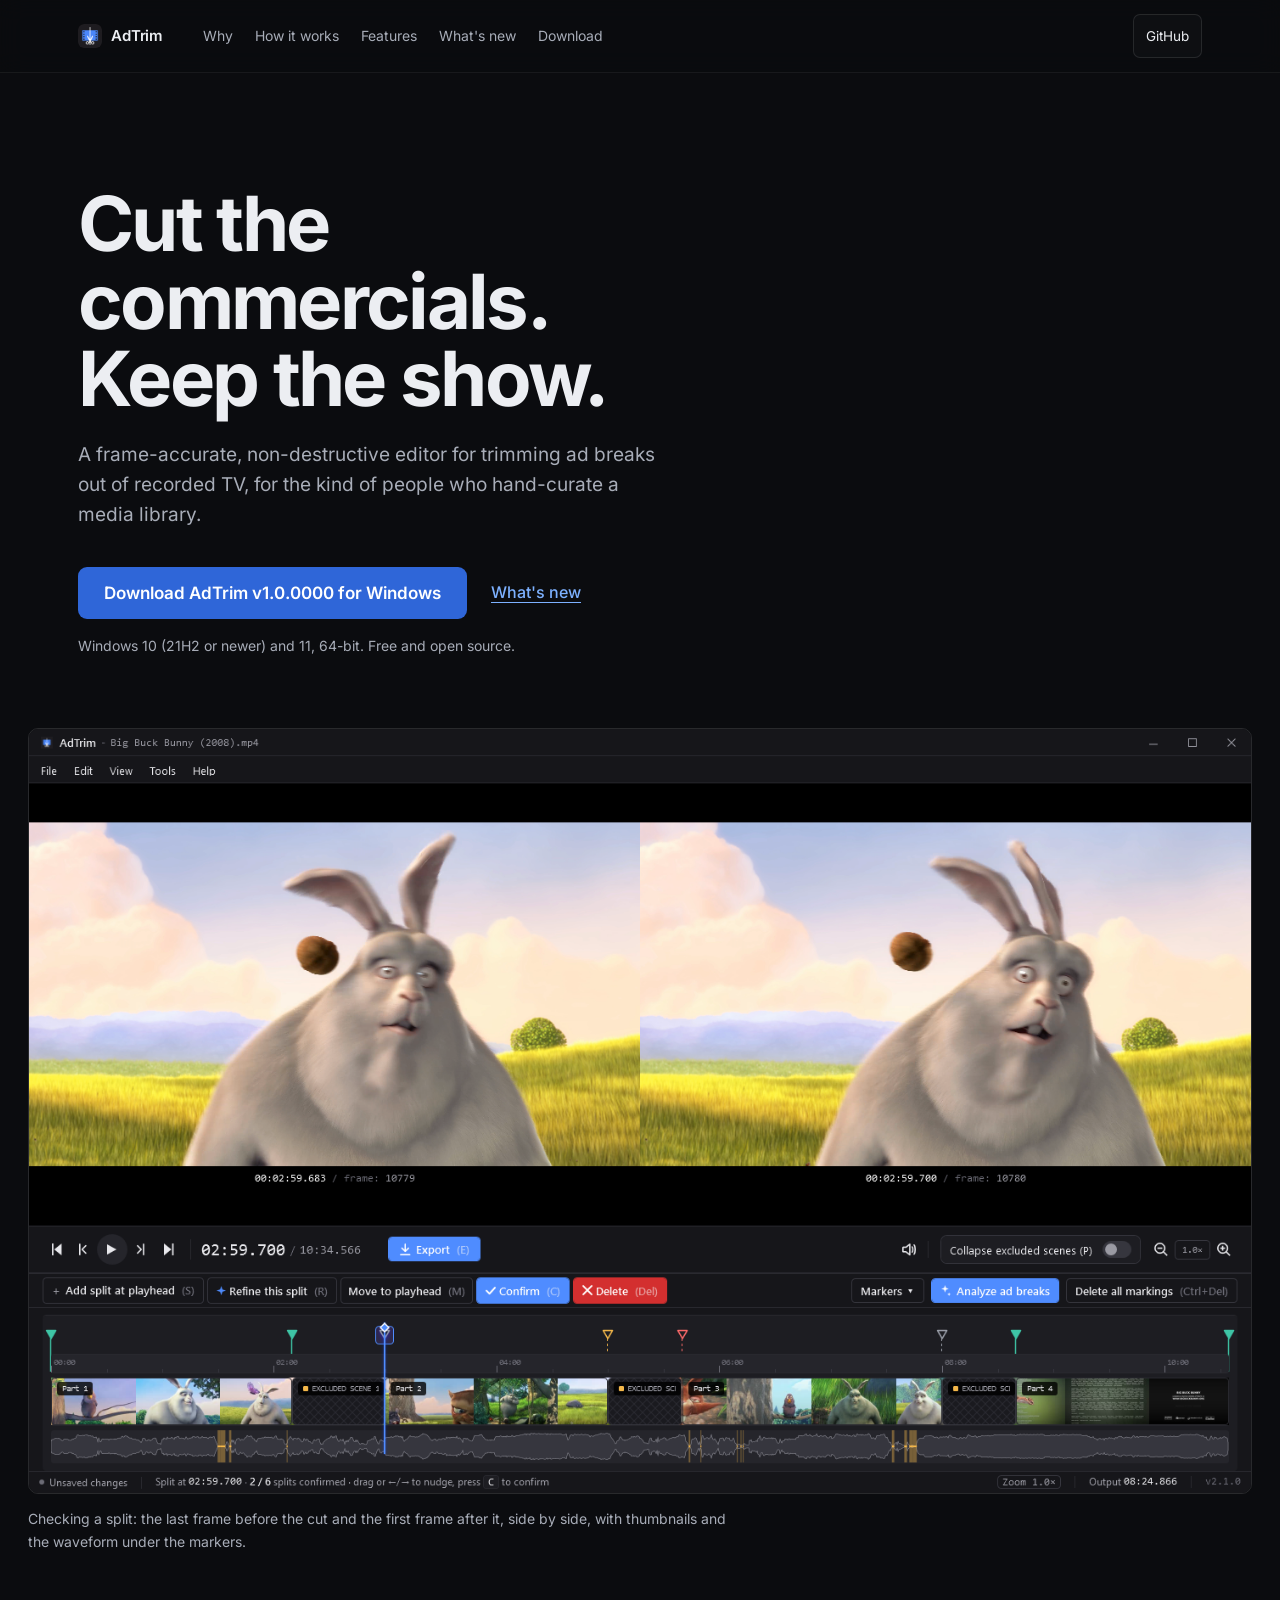
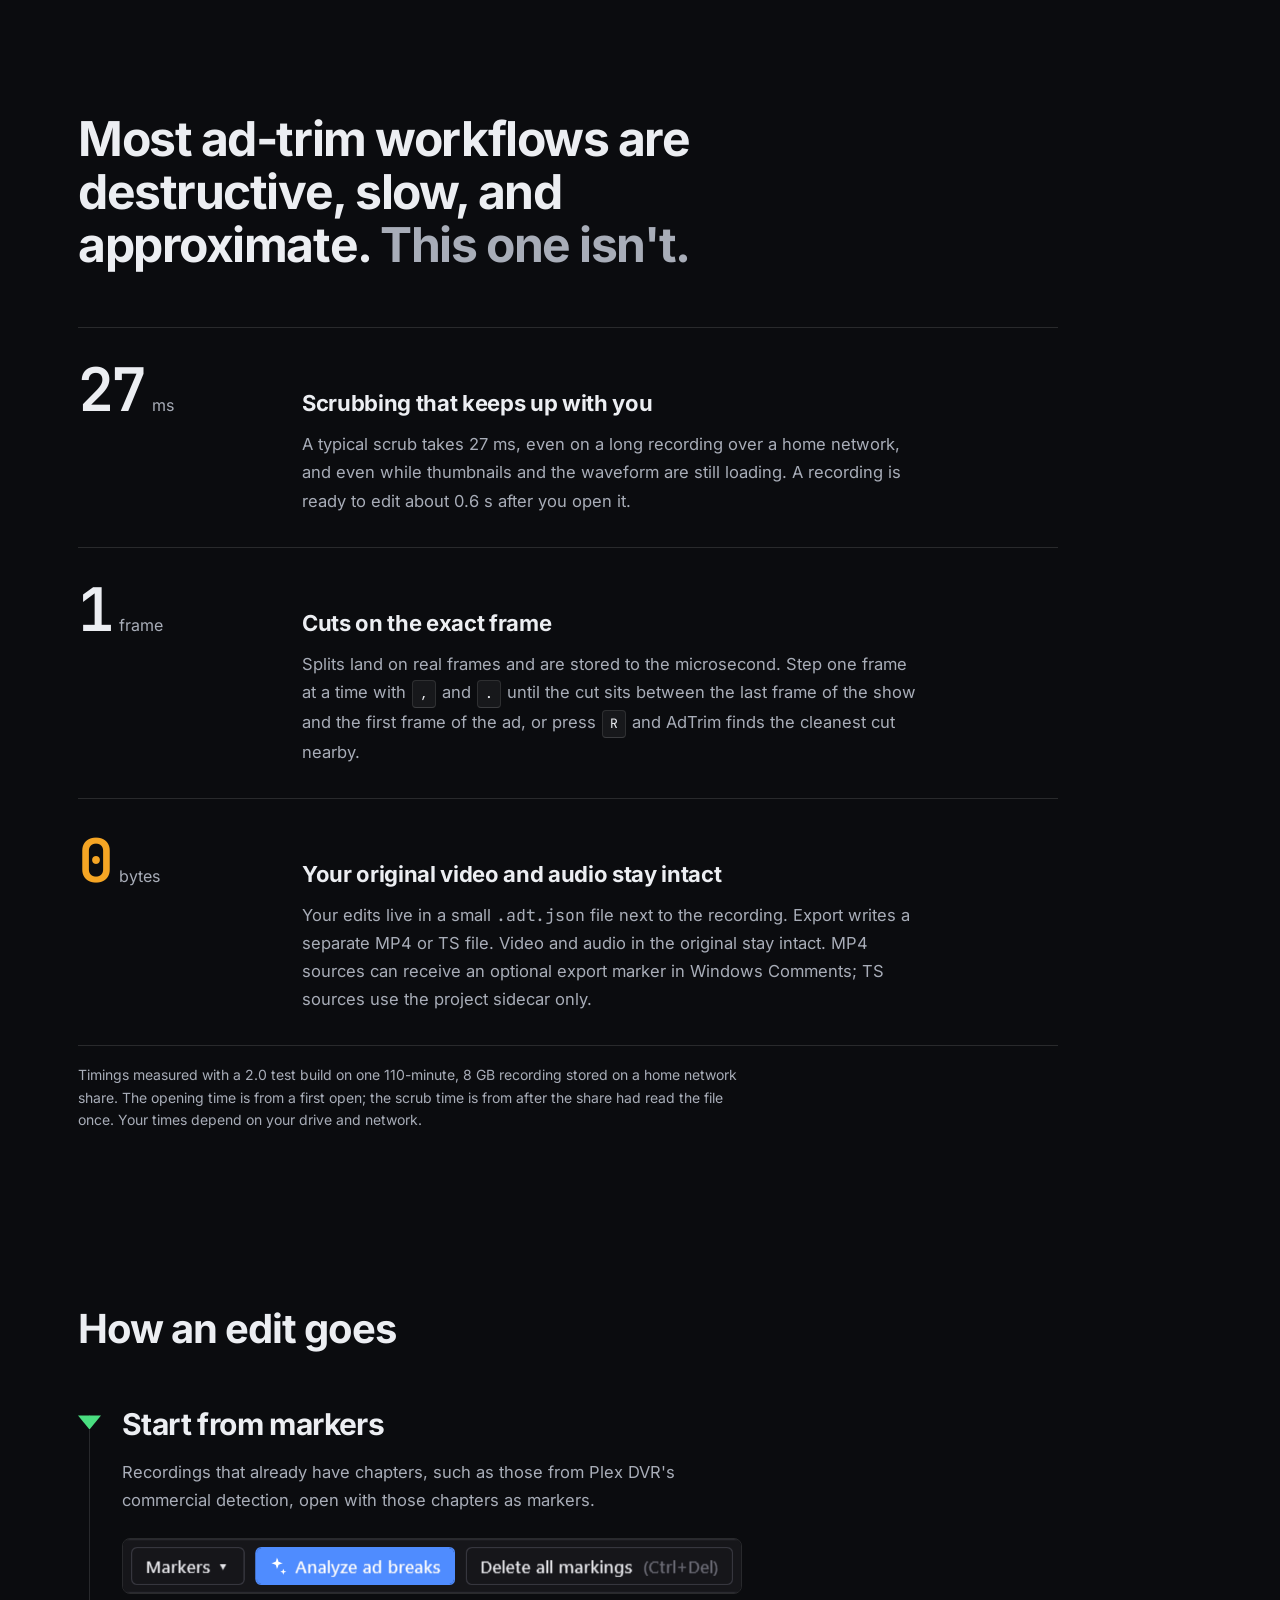
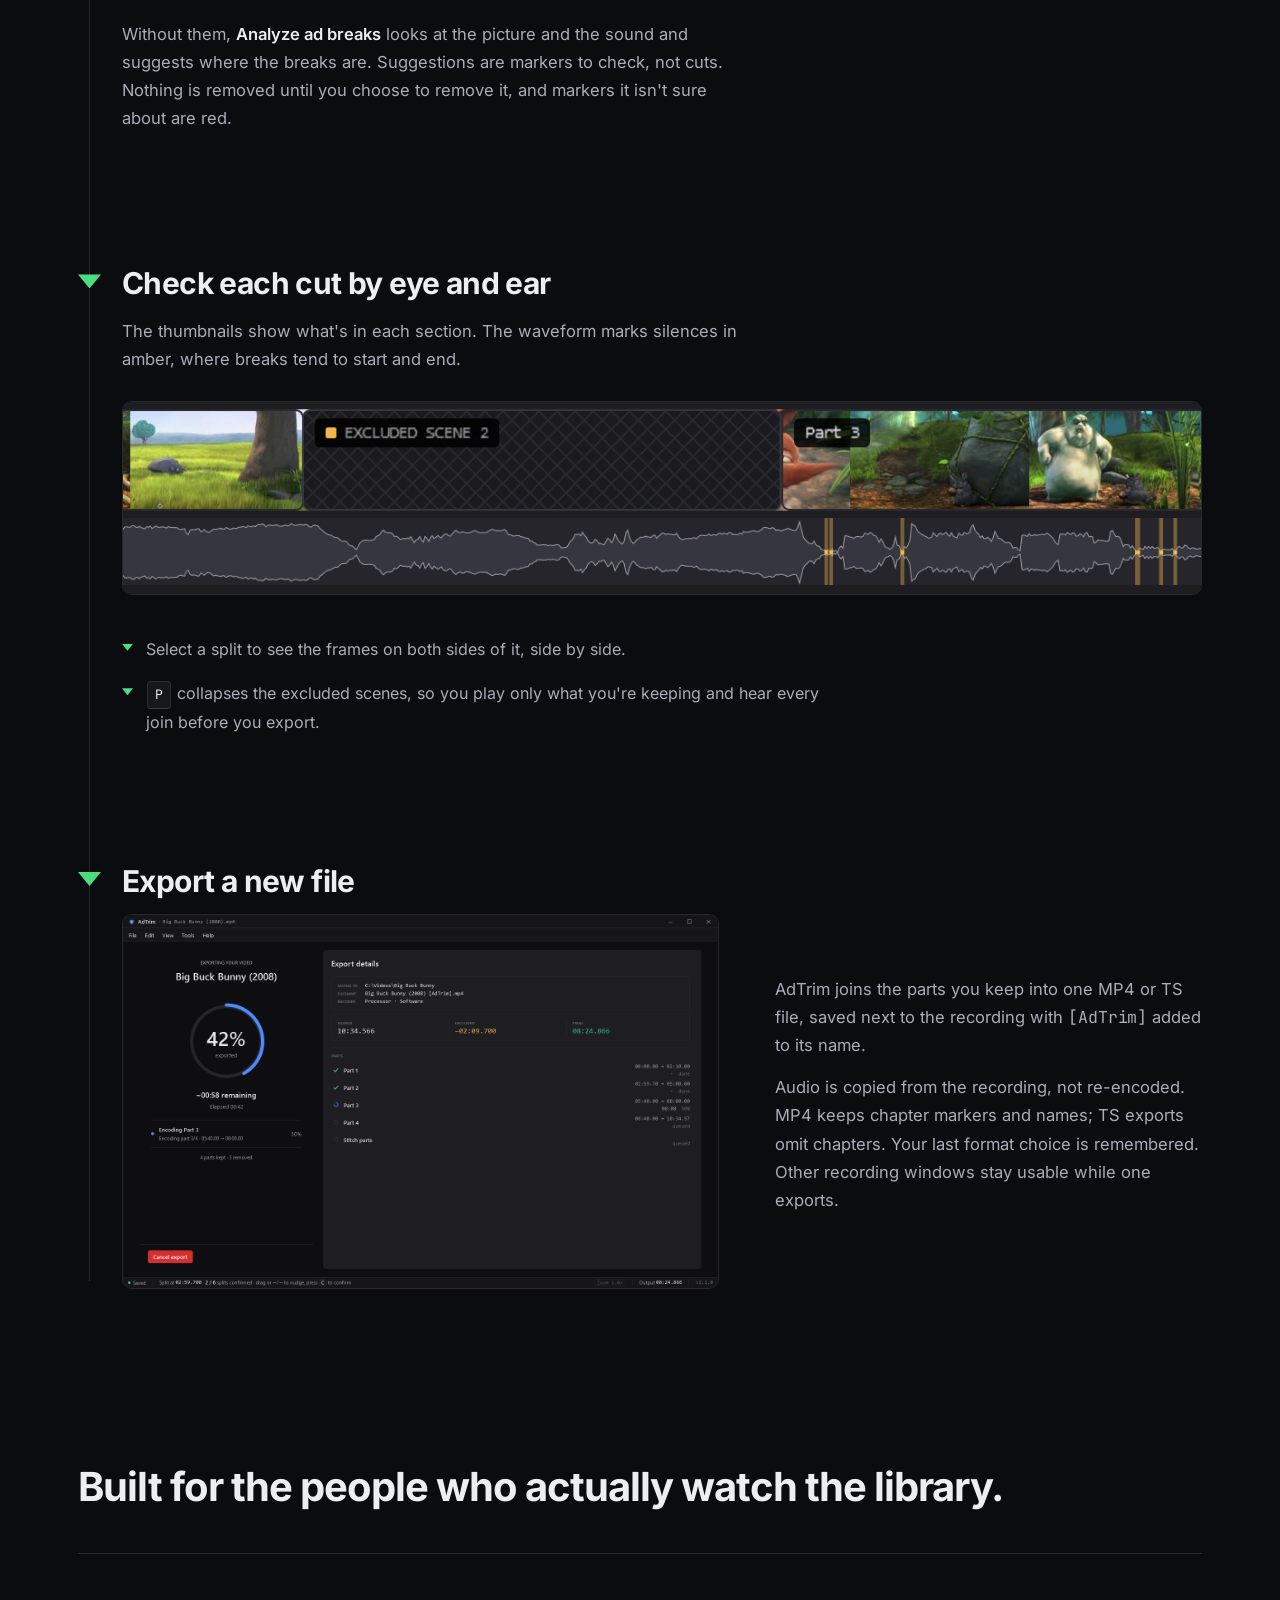
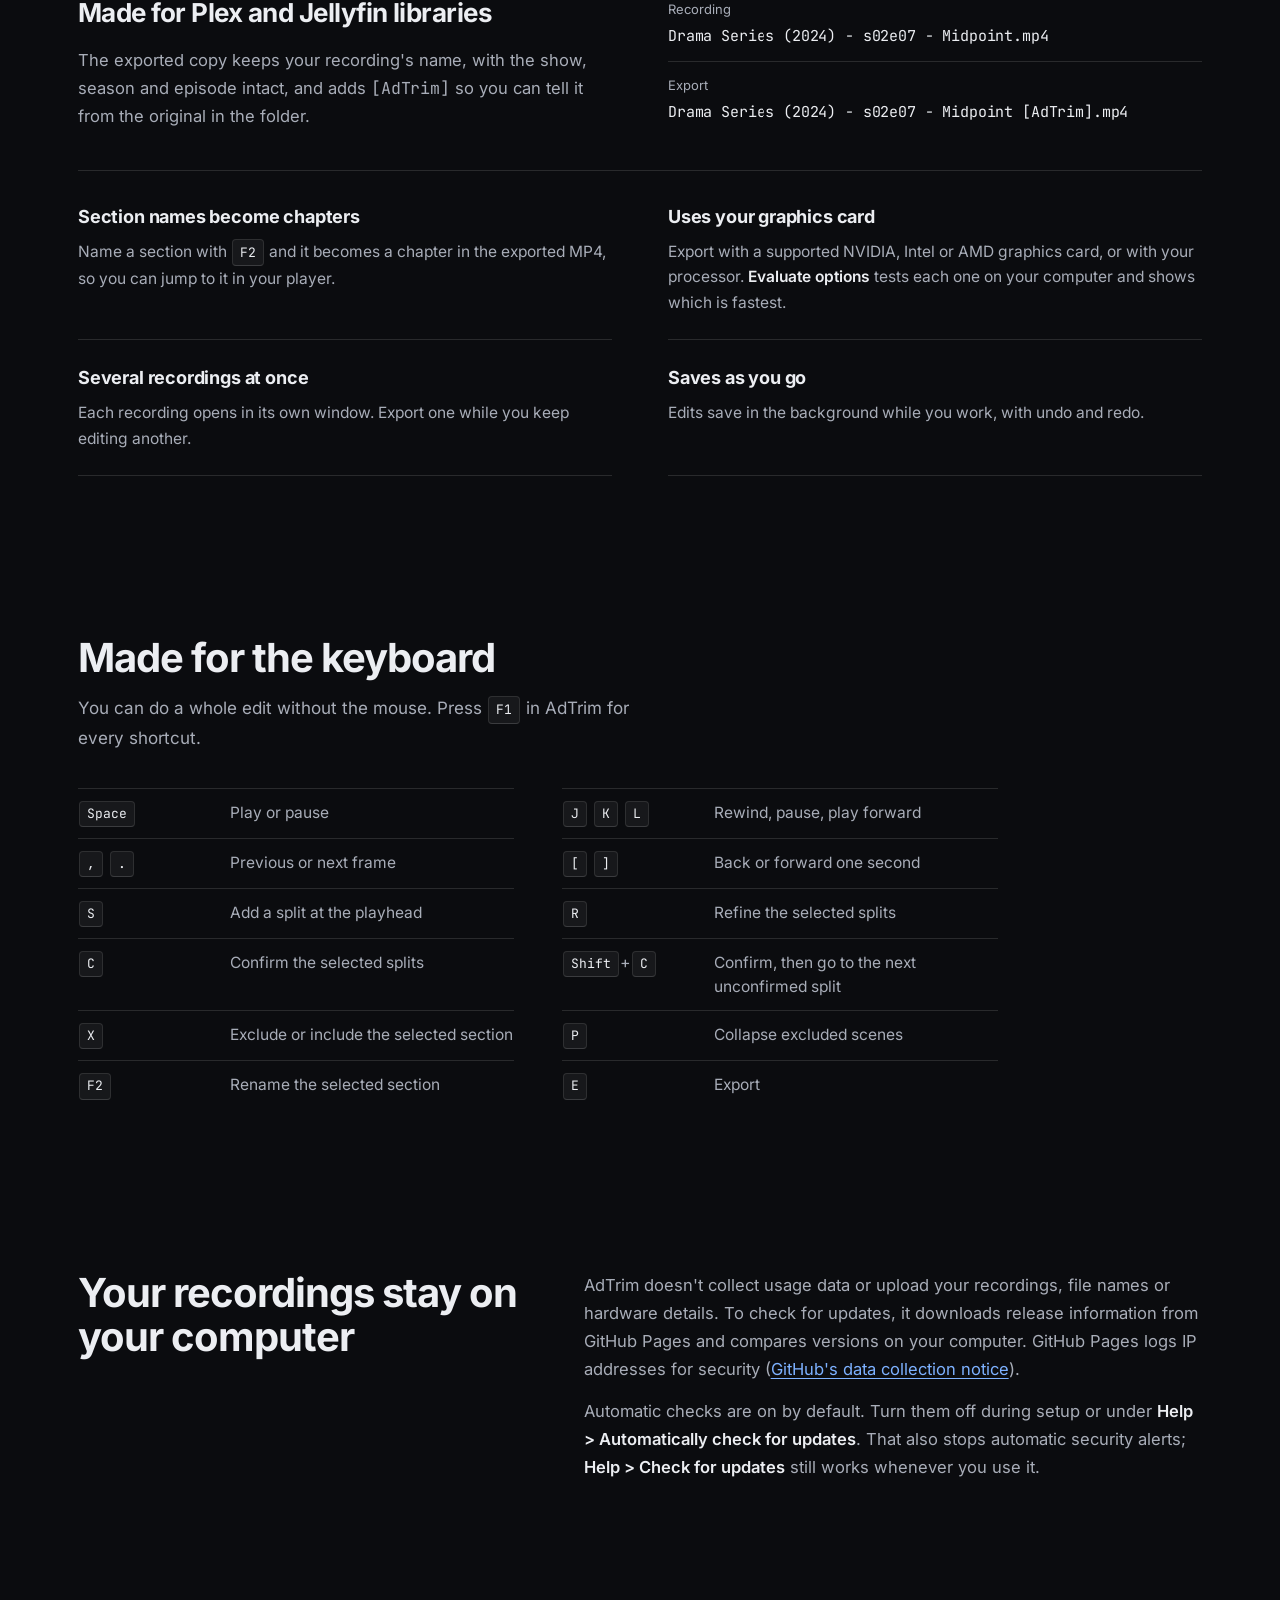
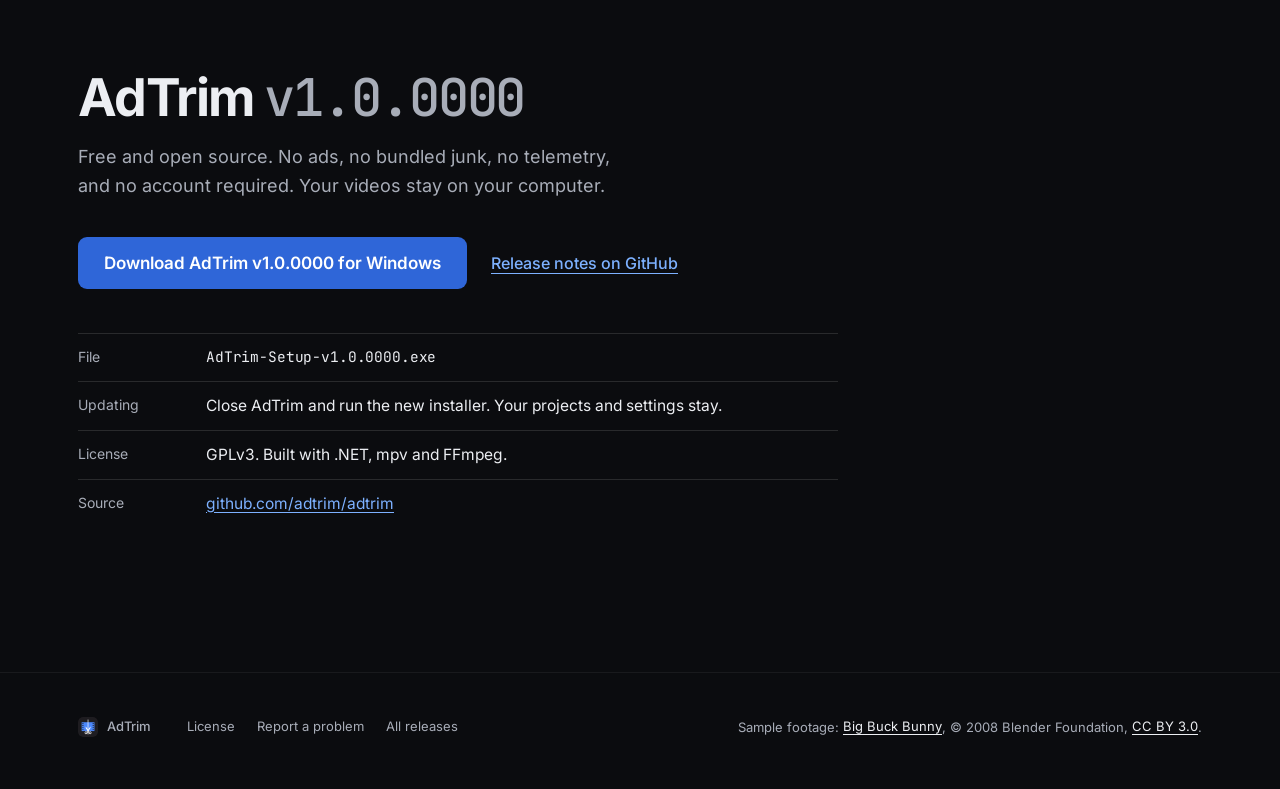
==== commit 8313010e: "Update screenshots and notes for 2.1" ====
--- a/index.html
+++ b/index.html
@@ -76,8 +76,8 @@
         <div class="h-why-row">
           <p class="h-stat h-stat-accent"><span class="mono">0</span><span class="h-unit">bytes</span></p>
           <div>
-            <h3>Your recording is never changed</h3>
-            <p>Your markers live in a small <span class="mono">.adt.json</span> file next to the recording. Delete it and you're back where you started. Export writes a new MP4, checks it, and only then puts it in place. It never writes over your recording.</p>
+            <h3>Your original video and audio stay intact</h3>
+            <p>Your edits live in a small <span class="mono">.adt.json</span> file next to the recording. Export writes a separate MP4 or TS file. Video and audio in the original stay intact. MP4 sources can receive an optional export marker in Windows Comments; TS sources use the project sidecar only.</p>
           </div>
         </div>
       </div>
@@ -118,8 +118,8 @@
             <img src="assets/screenshots/walkthrough-export.png" width="1440" height="900" loading="lazy"
                  alt="AdTrim's export screen at 42 percent, with the source, excluded and final lengths, and four kept parts being encoded." />
             <div>
-              <p>AdTrim joins the parts you keep into one MP4, saved next to the recording with <span class="mono">[AdTrim]</span> added to its name.</p>
-              <p>Audio is copied from the recording, not re-encoded. Other recording windows stay usable while one exports.</p>
+              <p>AdTrim joins the parts you keep into one MP4 or TS file, saved next to the recording with <span class="mono">[AdTrim]</span> added to its name.</p>
+              <p>Audio is copied from the recording, not re-encoded. MP4 keeps chapter markers and names; TS exports omit chapters. Your last format choice is remembered. Other recording windows stay usable while one exports.</p>
             </div>
           </div>
         </li>
@@ -146,7 +146,7 @@
       <div class="h-feature-list">
         <div>
           <h3>Section names become chapters</h3>
-          <p>Name a section with <kbd>F2</kbd> and it becomes a chapter in the exported file, so you can jump to it in your player.</p>
+          <p>Name a section with <kbd>F2</kbd> and it becomes a chapter in the exported MP4, so you can jump to it in your player.</p>
         </div>
         <div>
           <h3>Uses your graphics card</h3>
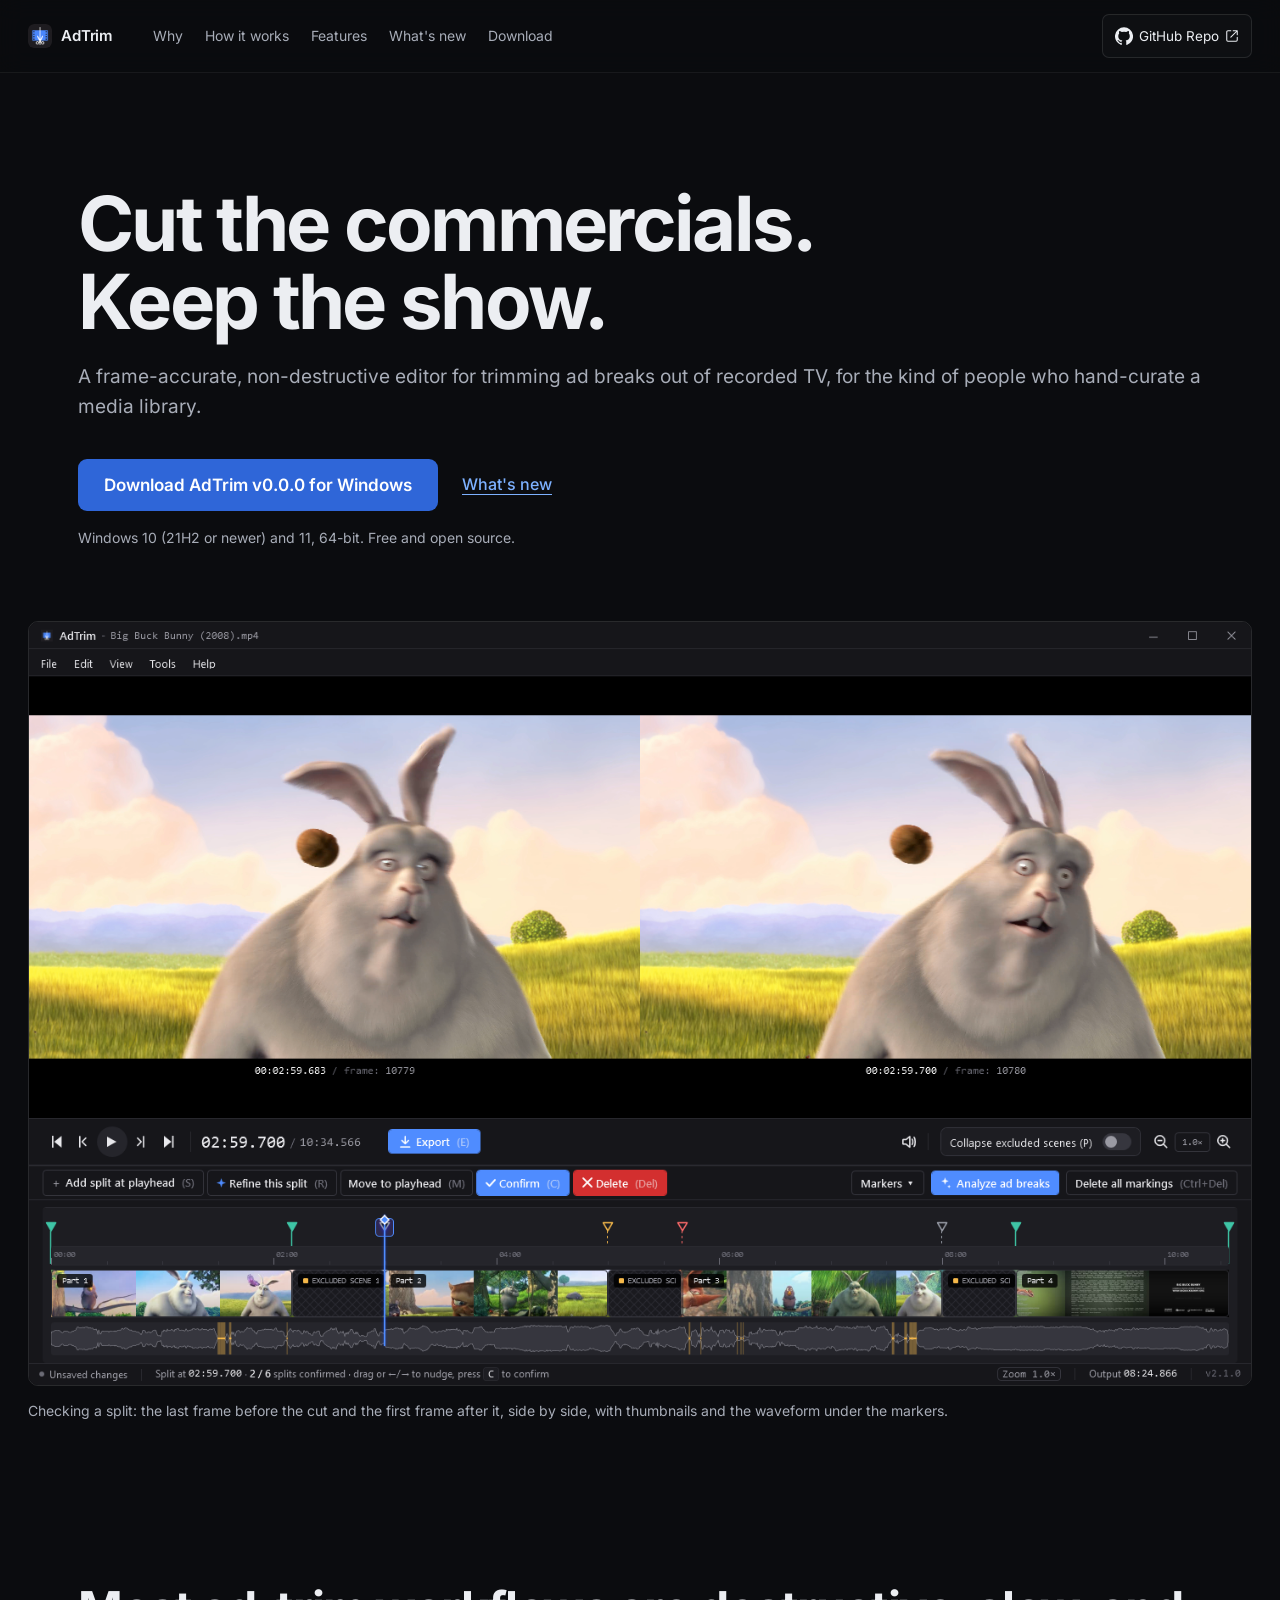
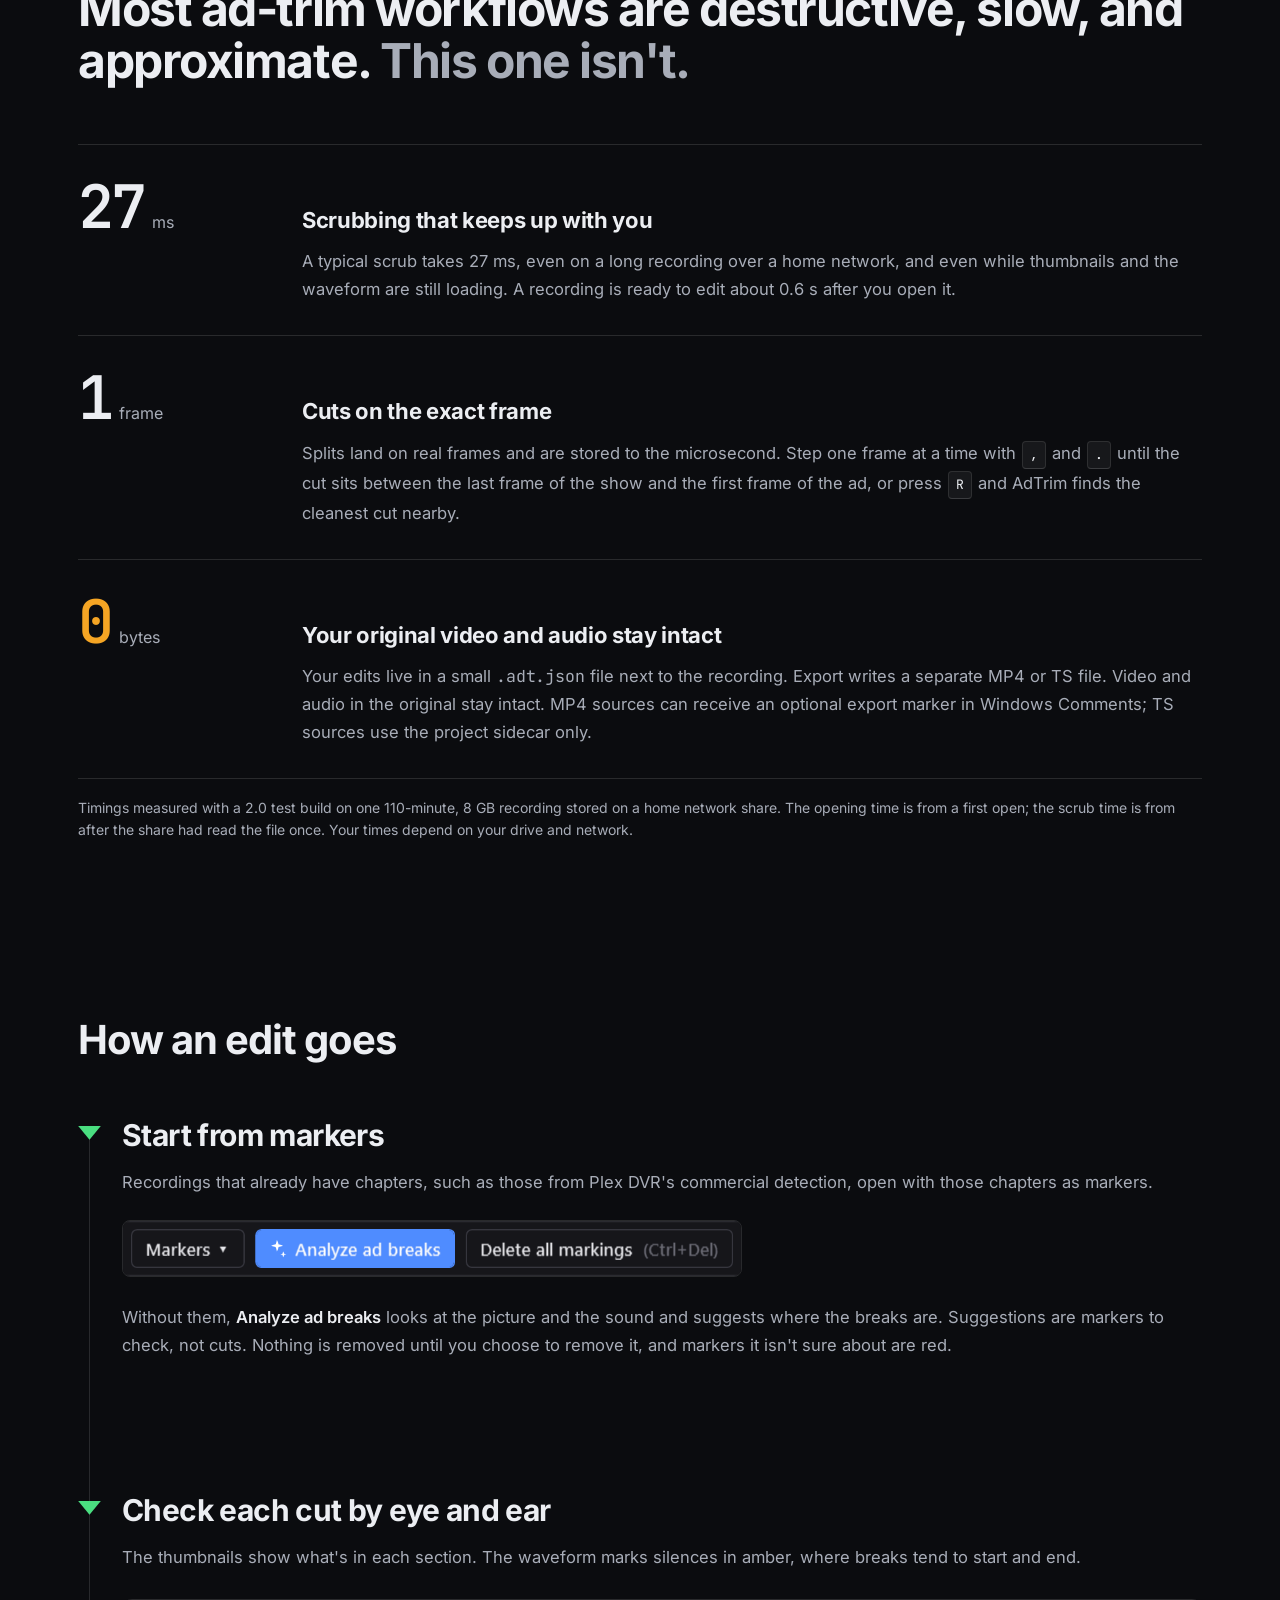
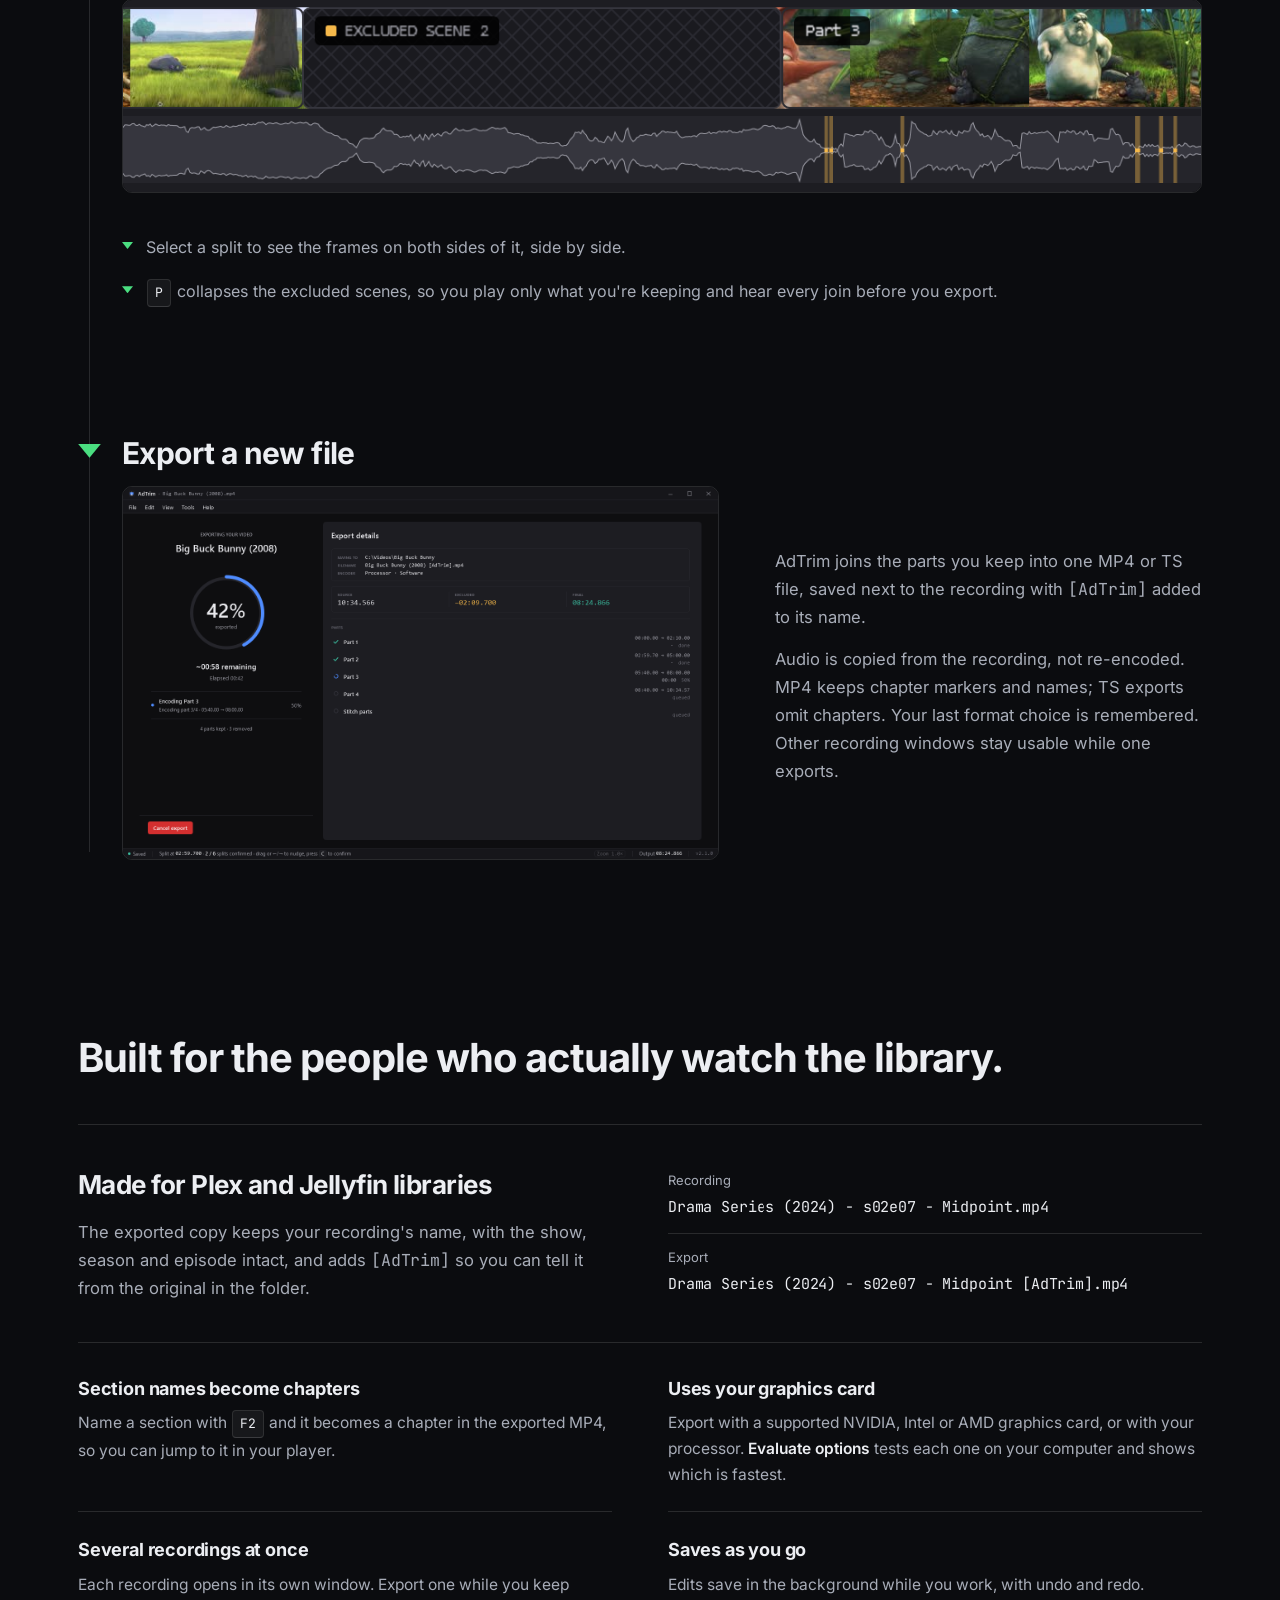
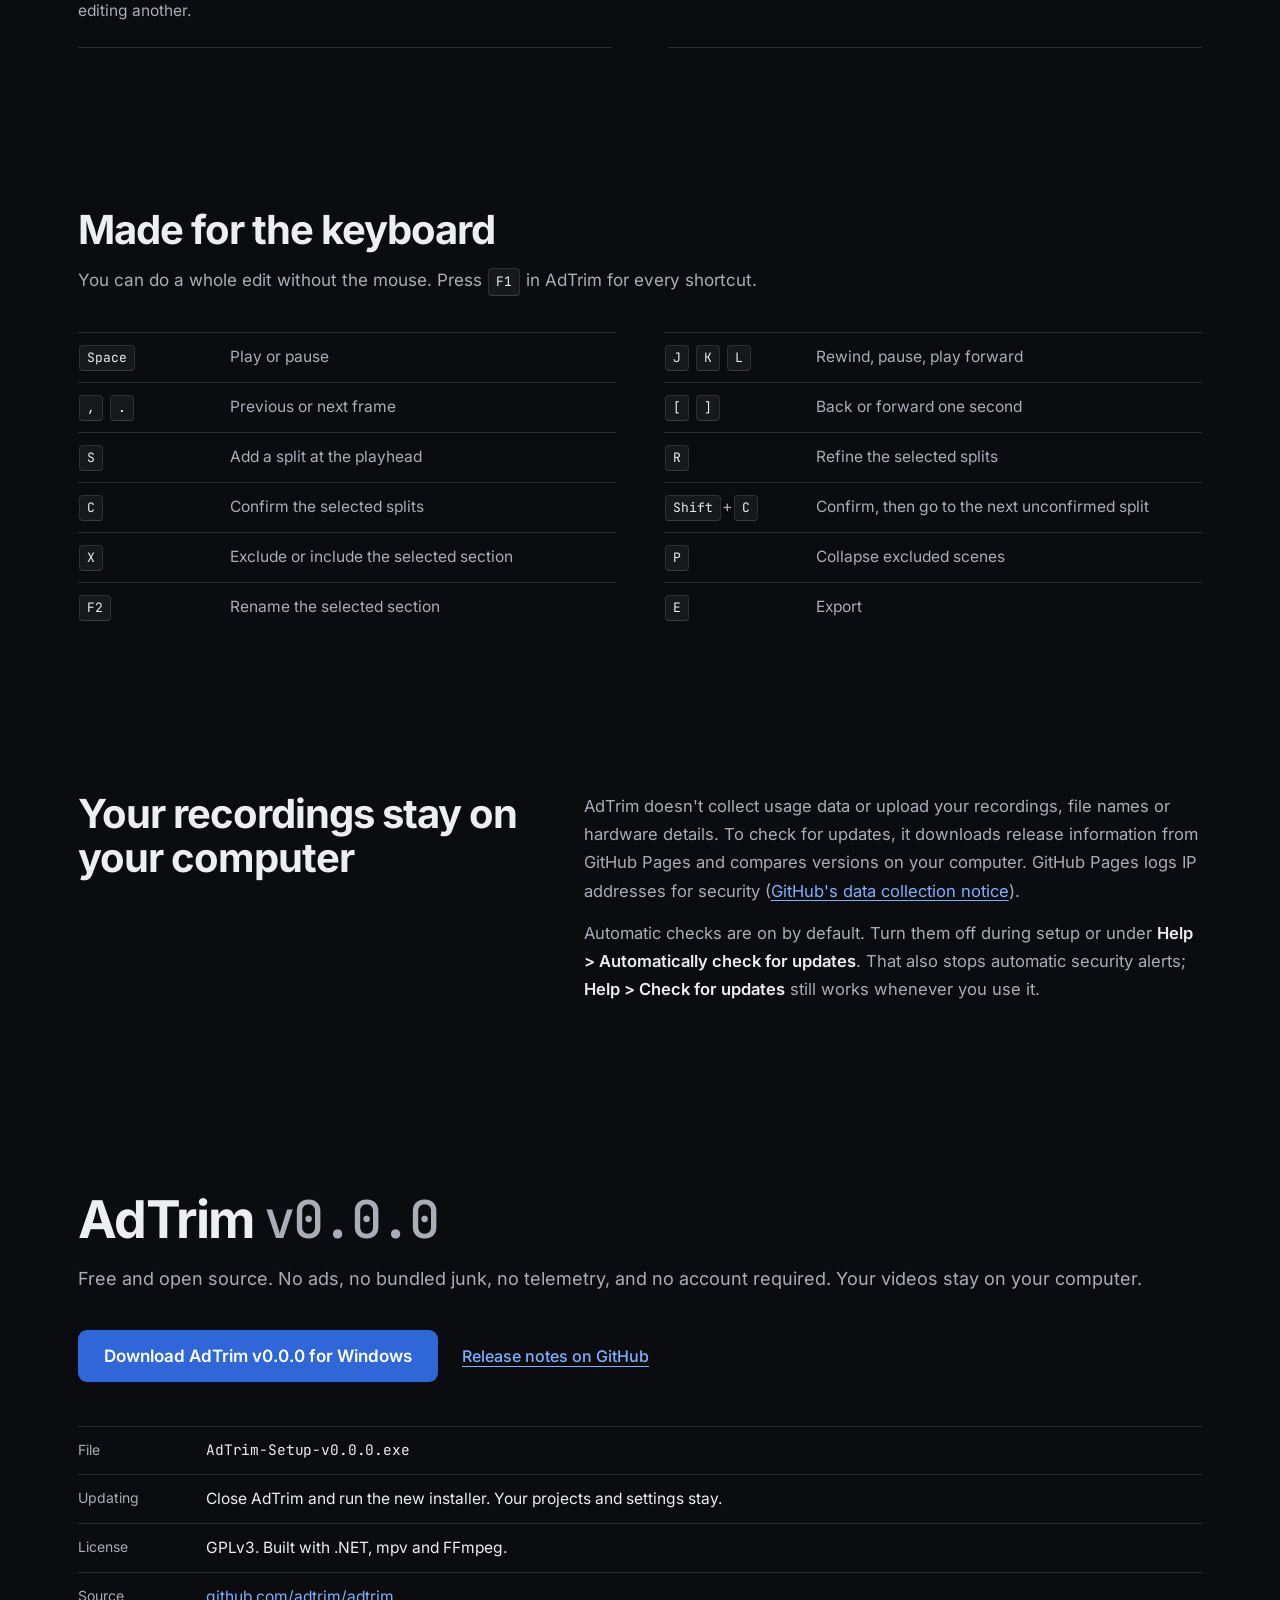
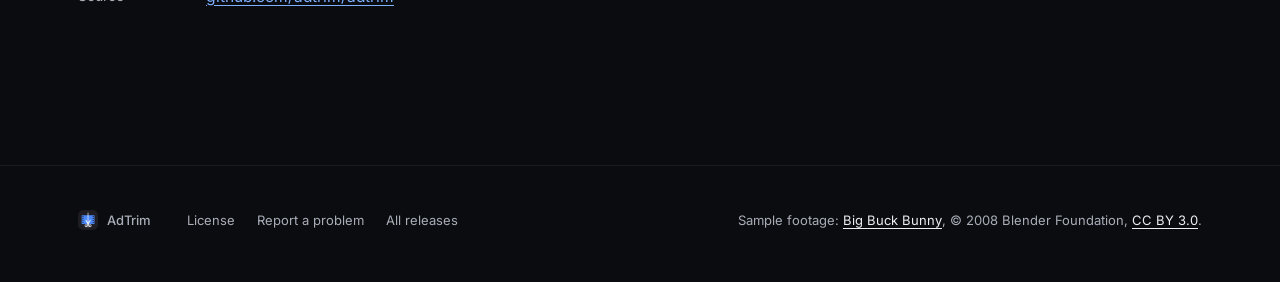
==== commit 72e8f90d: "Adjust page widths and repository navigation" ====
--- a/index.html
+++ b/index.html
@@ -32,7 +32,11 @@
       <a href="whats-new/">What's new</a>
       <a href="#download">Download</a>
     </nav>
-    <a class="nav-cta" href="https://github.com/adtrim/adtrim" rel="noopener" target="_blank">GitHub</a>
+    <a class="nav-cta" href="https://github.com/adtrim/adtrim" rel="noopener" target="_blank" aria-label="GitHub Repo (opens in a new window)">
+      <svg class="nav-cta-logo" width="18" height="18" viewBox="0 0 24 24" fill="currentColor" aria-hidden="true"><path d="M12 .5a12 12 0 0 0-3.79 23.39c.6.11.82-.26.82-.58v-2.23c-3.34.73-4.04-1.42-4.04-1.42-.55-1.39-1.33-1.76-1.33-1.76-1.09-.75.08-.73.08-.73 1.21.09 1.84 1.24 1.84 1.24 1.07 1.83 2.81 1.3 3.49.99.11-.78.42-1.3.76-1.6-2.67-.3-5.47-1.34-5.47-5.93 0-1.31.47-2.38 1.24-3.22-.12-.3-.54-1.52.12-3.18 0 0 1.01-.32 3.3 1.23a11.5 11.5 0 0 1 6 0c2.29-1.55 3.3-1.23 3.3-1.23.66 1.66.24 2.88.12 3.18.77.84 1.24 1.91 1.24 3.22 0 4.6-2.81 5.63-5.49 5.93.43.37.82 1.1.82 2.22v3.29c0 .32.22.7.83.58A12 12 0 0 0 12 .5Z"/></svg>
+      <span>GitHub Repo</span>
+      <svg class="nav-cta-logo" width="14" height="14" viewBox="0 0 24 24" fill="none" stroke="currentColor" stroke-width="1.8" stroke-linecap="round" stroke-linejoin="round" aria-hidden="true"><path d="M14 3h7v7M21 3 10 14"/><path d="M10 3H5a2 2 0 0 0-2 2v14a2 2 0 0 0 2 2h14a2 2 0 0 0 2-2v-5"/></svg>
+    </a>
   </div>
 </header>
 
@@ -40,10 +44,10 @@
 
   <section class="h-open">
     <div class="container">
-      <h1 class="h-title">Cut the commercials. Keep the show.</h1>
+      <h1 class="h-title">Cut the commercials.<br>Keep the show.</h1>
       <p class="h-lede">A frame-accurate, non-destructive editor for trimming ad breaks out of recorded TV, for the kind of people who hand-curate a media library.</p>
       <div class="h-actions">
-        <a class="h-download" href="https://github.com/adtrim/adtrim/releases/download/v1.0.0000/AdTrim-Setup-v1.0.0000.exe">Download AdTrim v1.0.0000 for Windows</a>
+        <a class="h-download" href="https://github.com/adtrim/adtrim/releases/download/v0.0.0/AdTrim-Setup-v0.0.0.exe">Download AdTrim v0.0.0 for Windows</a>
         <a class="h-link" href="whats-new/">What's new</a>
       </div>
       <p class="h-fine">Windows 10 (21H2 or newer) and 11, 64-bit. Free and open source.</p>
@@ -197,14 +201,14 @@
 
   <section class="h-get" id="download" aria-labelledby="download-title">
     <div class="container">
-      <h2 class="h-get-title" id="download-title">AdTrim <span class="mono">v1.0.0000</span></h2>
+      <h2 class="h-get-title" id="download-title">AdTrim <span class="mono">v0.0.0</span></h2>
       <p class="h-get-lede">Free and open source. No ads, no bundled junk, no telemetry, and no account required. Your videos stay on your computer.</p>
       <div class="h-actions">
-        <a class="h-download" href="https://github.com/adtrim/adtrim/releases/download/v1.0.0000/AdTrim-Setup-v1.0.0000.exe">Download AdTrim v1.0.0000 for Windows</a>
-        <a class="h-link" href="https://github.com/adtrim/adtrim/releases/tag/v1.0.0000" rel="noopener" target="_blank">Release notes on GitHub</a>
+        <a class="h-download" href="https://github.com/adtrim/adtrim/releases/download/v0.0.0/AdTrim-Setup-v0.0.0.exe">Download AdTrim v0.0.0 for Windows</a>
+        <a class="h-link" href="https://github.com/adtrim/adtrim/releases/tag/v0.0.0" rel="noopener" target="_blank">Release notes on GitHub</a>
       </div>
       <dl class="h-get-meta">
-        <div><dt>File</dt><dd class="mono">AdTrim-Setup-v1.0.0000.exe</dd></div>
+        <div><dt>File</dt><dd class="mono">AdTrim-Setup-v0.0.0.exe</dd></div>
         <div><dt>Updating</dt><dd>Close AdTrim and run the new installer. Your projects and settings stay.</dd></div>
         <div><dt>License</dt><dd>GPLv3. Built with .NET, mpv and FFmpeg.</dd></div>
         <div><dt>Source</dt><dd><a class="h-inline" href="https://github.com/adtrim/adtrim" rel="noopener" target="_blank">github.com/adtrim/adtrim</a></dd></div>
--- a/styles.css
+++ b/styles.css
@@ -139,7 +139,7 @@
   border-bottom: 1px solid var(--hairline);
 }
 .nav-inner {
-  max-width: 1180px;
+  max-width: 1440px;
   margin: 0 auto;
   padding: 14px 28px;
   display: flex;
@@ -238,8 +238,8 @@
 main > section.h-keys, main > section.h-privacy, main > section.h-get { padding: 0; }
 
 .h-section-title { margin: 0 0 14px; font-size: clamp(28px, 3.6vw, 40px); line-height: 1.1; letter-spacing: -0.025em; }
-.h-section-lede { margin: 0; max-width: 600px; font-size: 17px; line-height: 1.65; color: var(--fg-mute); }
-.h-small { margin: 18px 0 0; max-width: 660px; font-size: 14px; line-height: 1.6; color: var(--fg-mute); }
+.h-section-lede { margin: 0; font-size: 17px; line-height: 1.65; color: var(--fg-mute); }
+.h-small { margin: 18px 0 0; font-size: 14px; line-height: 1.6; color: var(--fg-mute); }
 .h-inline { color: var(--blue-hi); text-decoration: underline; text-underline-offset: 3px; }
 .h-two { display: grid; gap: 24px 64px; }
 @media (min-width: 900px) { .h-two { grid-template-columns: 5fr 7fr; align-items: start; } }
@@ -249,8 +249,8 @@
 /* ---------- Opening: one action, then the product itself ---------- */
 main > section.h-open { padding-top: 112px; }
 .h-open .container { max-width: 1180px; }
-.h-title { margin: 0 0 22px; font-size: clamp(40px, 7vw, 76px); line-height: 1.02; letter-spacing: -0.035em; font-weight: 700; max-width: 12ch; }
-.h-lede { margin: 0; max-width: 580px; font-size: 19px; line-height: 1.6; color: var(--fg-mute); }
+.h-title { margin: 0 0 22px; font-size: clamp(40px, 7vw, 76px); line-height: 1.02; letter-spacing: -0.035em; font-weight: 700; }
+.h-lede { margin: 0; font-size: 19px; line-height: 1.6; color: var(--fg-mute); }
 .h-actions { display: flex; flex-wrap: wrap; align-items: center; gap: 12px 24px; margin-top: 36px; }
 .h-download {
   display: inline-flex; align-items: center; min-height: 52px; padding: 0 26px; border-radius: 9px;
@@ -263,13 +263,13 @@
 /* The screenshot runs wider than the text column: it is the focal point of the first screen. */
 .h-hero { margin: 72px auto 0; max-width: 1440px; padding: 0 28px; }
 .h-hero img { display: block; width: 100%; height: auto; border-radius: 10px; border: 1px solid var(--line); }
-.h-hero figcaption { margin-top: 14px; font-size: 14px; line-height: 1.6; color: var(--fg-mute); max-width: 720px; }
+.h-hero figcaption { margin-top: 14px; font-size: 14px; line-height: 1.6; color: var(--fg-mute); }
 
 /* ---------- Why: the owner's claim, each part backed by a number ---------- */
 main > section.h-why { padding-top: 160px; }
-.h-why-title { margin: 0; max-width: 21ch; font-size: clamp(30px, 4.2vw, 48px); line-height: 1.1; letter-spacing: -0.03em; }
+.h-why-title { margin: 0; font-size: clamp(30px, 4.2vw, 48px); line-height: 1.1; letter-spacing: -0.03em; }
 .h-why-title span { color: var(--fg-mute); }
-.h-why-rows { margin-top: 56px; max-width: 980px; border-top: 1px solid var(--line); }
+.h-why-rows { margin-top: 56px; border-top: 1px solid var(--line); }
 .h-why-row { display: grid; gap: 8px 48px; padding: 32px 0; border-bottom: 1px solid var(--line); }
 @media (min-width: 760px) { .h-why-row { grid-template-columns: 11rem 1fr; align-items: baseline; } }
 .h-stat { margin: 0; display: flex; align-items: baseline; gap: 8px; }
@@ -277,7 +277,7 @@
 .h-unit { font-size: 16px; color: var(--fg-mute); }
 .h-stat-accent .mono { color: var(--accent); }
 .h-why-row h3 { margin: 0 0 10px; font-size: 22px; letter-spacing: -0.015em; }
-.h-why-row p:not(.h-stat) { margin: 0; max-width: 620px; font-size: 16.5px; line-height: 1.7; color: var(--fg-mute); }
+.h-why-row p:not(.h-stat) { margin: 0; font-size: 16.5px; line-height: 1.7; color: var(--fg-mute); }
 .h-why-row kbd { font-size: 13px; color: var(--fg); padding: 2px 7px; margin: 0 1px; }
 
 /* ---------- How an edit goes: the markers-on-a-timeline motif ---------- */
@@ -291,7 +291,7 @@
   background: var(--marker); clip-path: polygon(0 0, 100% 0, 50% 100%);
 }
 .h-step h3 { margin: 0 0 16px; font-size: clamp(24px, 2.8vw, 30px); letter-spacing: -0.02em; line-height: 1.15; }
-.h-step p { margin: 0 0 14px; max-width: 620px; font-size: 16.5px; line-height: 1.7; color: var(--fg-mute); }
+.h-step p { margin: 0 0 14px; font-size: 16.5px; line-height: 1.7; color: var(--fg-mute); }
 .h-step strong { color: var(--fg); font-weight: 600; }
 .h-step img { display: block; width: 100%; height: auto; border-radius: 10px; border: 1px solid var(--line); }
 
@@ -300,7 +300,7 @@
 .h-step .h-toolbar { max-width: 620px; margin: 24px 0 26px; border-radius: 8px; }
 .h-step-lede { font-size: 17px; }
 .h-wide { margin: 28px 0 32px; }
-.h-points { margin: 0; padding: 0; list-style: none; max-width: 720px; }
+.h-points { margin: 0; padding: 0; list-style: none; }
 .h-points li { position: relative; padding: 9px 0 9px 24px; font-size: 16px; line-height: 1.65; color: var(--fg-mute); }
 .h-points li::before {
   content: ""; position: absolute; left: 0; top: 17px; width: 11px; height: 7px;
@@ -329,7 +329,7 @@
 
 /* ---------- Keyboard ---------- */
 main > section.h-keys { padding-top: 160px; }
-.h-keylist { display: grid; gap: 0 48px; margin: 36px 0 0; max-width: 920px; }
+.h-keylist { display: grid; gap: 0 48px; margin: 36px 0 0; }
 @media (min-width: 760px) { .h-keylist { grid-template-columns: 1fr 1fr; } }
 .h-keylist > div { display: grid; grid-template-columns: 8.5em 1fr; gap: 16px; align-items: baseline; padding: 11px 0; border-top: 1px solid var(--line); }
 .h-keylist dt { margin: 0; color: var(--fg-mute); white-space: nowrap; }
@@ -342,8 +342,8 @@
 main > section.h-get { padding: 176px 0 144px; }
 .h-get-title { margin: 0; font-size: clamp(34px, 5vw, 52px); letter-spacing: -0.03em; line-height: 1.05; }
 .h-get-title .mono { font-weight: 500; color: var(--fg-mute); letter-spacing: -0.04em; }
-.h-get-lede { margin: 18px 0 0; max-width: 560px; font-size: 18px; line-height: 1.6; color: var(--fg-mute); }
-.h-get-meta { margin: 44px 0 0; max-width: 760px; }
+.h-get-lede { margin: 18px 0 0; font-size: 18px; line-height: 1.6; color: var(--fg-mute); }
+.h-get-meta { margin: 44px 0 0; }
 .h-get-meta > div { display: grid; grid-template-columns: 7em 1fr; gap: 16px; padding: 12px 0; border-top: 1px solid var(--line); }
 .h-get-meta dt { margin: 0; font-size: 14px; color: var(--fg-mute); }
 .h-get-meta dd { margin: 0; font-size: 15.5px; color: var(--fg); overflow-wrap: anywhere; }
@@ -373,8 +373,8 @@
 .as-open .container { max-width: 980px; }
 .as-from { font: 500 15px var(--font-mono); color: var(--fg-mute); margin: 0; }
 .as-from b { color: var(--accent); font-weight: 600; }
-.as-title { margin: 18px 0 20px; font-size: clamp(40px, 6.5vw, 68px); line-height: 1.04; letter-spacing: -0.03em; font-weight: 700; max-width: 14ch; }
-.as-lede { margin: 0; max-width: 560px; font-size: 19px; line-height: 1.6; color: var(--fg-mute); }
+.as-title { margin: 18px 0 20px; font-size: clamp(40px, 6.5vw, 68px); line-height: 1.04; letter-spacing: -0.03em; font-weight: 700; }
+.as-lede { margin: 0; font-size: 19px; line-height: 1.6; color: var(--fg-mute); }
 .as-actions { display: flex; flex-wrap: wrap; align-items: center; gap: 20px; margin-top: 40px; }
 .as-download {
   display: inline-flex; align-items: center; min-height: 52px; padding: 0 26px; border-radius: 9px;
@@ -383,7 +383,7 @@
 .as-download:hover { background: var(--action-hover); }
 .as-notes { color: var(--blue-hi); font-weight: 500; text-decoration: underline; text-underline-offset: 4px; min-height: 44px; display: inline-flex; align-items: center; }
 .as-fine { margin: 18px 0 0; font-size: 14px; color: var(--fg-mute); }
-.as-error { margin: 22px 0 0; padding: 12px 16px; border-left: 0; border: 1px solid var(--line); border-radius: 8px; color: var(--fg-mute); max-width: 560px; }
+.as-error { margin: 22px 0 0; padding: 12px 16px; border-left: 0; border: 1px solid var(--line); border-radius: 8px; color: var(--fg-mute); }
 
 /* ---------- Release timeline: the identity motif ---------- */
 main > section.as-releases { padding: 40px 0 176px; }
@@ -402,34 +402,34 @@
 .as-release.as-here-marker .as-marker { background: var(--accent); }
 .as-version { margin: 0; font: 500 14px var(--font-mono); color: var(--fg-mute); }
 .as-release h2 { margin: 10px 0 14px; font-size: clamp(30px, 4vw, 42px); letter-spacing: -0.025em; line-height: 1.1; }
-.as-release > p { margin: 0; max-width: 620px; font-size: 17px; line-height: 1.65; color: var(--fg-mute); }
+.as-release > p { margin: 0; font-size: 17px; line-height: 1.65; color: var(--fg-mute); }
 .as-example { color: var(--accent); }
 
 /* 2.0 blocks: each one a different composition, set by its content. */
 .as-shot { margin: 72px 0 0; }
 .as-shot img { display: block; width: 100%; height: auto; border-radius: 10px; border: 1px solid var(--line); }
-.as-shot figcaption { margin-top: 14px; font-size: 14px; line-height: 1.6; color: var(--fg-mute); max-width: 720px; }
+.as-shot figcaption { margin-top: 14px; font-size: 14px; line-height: 1.6; color: var(--fg-mute); }
 .as-legend { display: flex; flex-wrap: wrap; gap: 6px 22px; margin: 16px 0 0; padding: 0; list-style: none; font-size: 14px; color: var(--fg-mute); }
 .as-legend span { color: var(--fg); font-weight: 600; }
 
 .as-pair { display: grid; grid-template-columns: 1fr; gap: 28px; margin-top: 120px; align-items: start; }
 /* The close-up is a wide strip, so it sits under its text at full width. */
-.as-pair > div { max-width: 660px; }
+
 .as-pair h3, .as-text h3 { margin: 0 0 12px; font-size: 24px; letter-spacing: -0.015em; }
 .as-pair p, .as-text p { margin: 0; font-size: 16.5px; line-height: 1.7; color: var(--fg-mute); }
 .as-pair img { display: block; width: 100%; height: auto; border-radius: 10px; border: 1px solid var(--line); }
 
-.as-text { margin-top: 120px; max-width: 660px; }
+.as-text { margin-top: 120px; }
 .as-inline-shot { display: block; width: 100%; max-width: 540px; height: auto; margin: 22px 0; border-radius: 8px; border: 1px solid var(--line); }
 
-.as-measured { margin-top: 120px; max-width: 660px; }
+.as-measured { margin-top: 120px; }
 .as-measured h3 { margin: 0 0 18px; font-size: 24px; letter-spacing: -0.015em; }
 .as-measured table { width: 100%; border-collapse: collapse; font-size: 15.5px; }
 .as-measured td { padding: 14px 0; border-top: 1px solid var(--line); color: var(--fg-mute); vertical-align: baseline; }
 .as-measured td:first-child { width: 7.5em; font: 600 22px var(--font-mono); color: var(--fg); letter-spacing: -0.03em; }
 .as-measured p { margin: 14px 0 0; font-size: 14px; line-height: 1.6; color: var(--fg-mute); }
 
-.as-also { margin-top: 120px; max-width: 660px; }
+.as-also { margin-top: 120px; }
 .as-also h3 { margin: 0 0 14px; font-size: 24px; letter-spacing: -0.015em; }
 .as-also ul { margin: 0; padding: 0; list-style: none; }
 .as-also li { position: relative; padding: 10px 0 10px 24px; color: var(--fg-mute); line-height: 1.6; font-size: 16px; }
@@ -439,7 +439,7 @@
 }
 .as-also strong { color: var(--fg); font-weight: 600; }
 
-.as-maintenance > p { max-width: 560px; }
+
 
 
 @media (max-width: 640px) {
